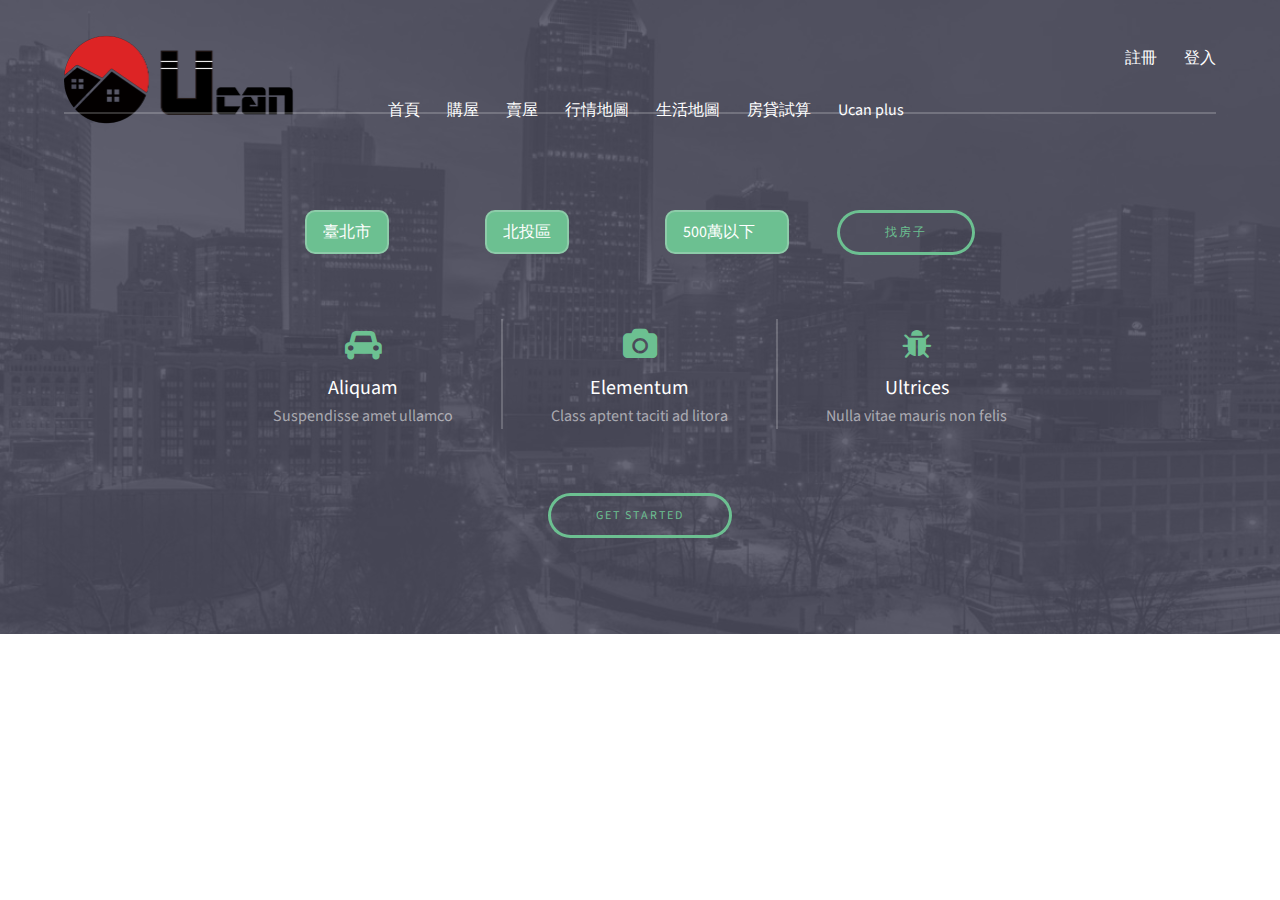
==== Front_end/index.html @ 7ab9df50 "search, mark, icon" ====
﻿<!DOCTYPE HTML>
<!--
	Projection by TEMPLATED
	templated.co @templatedco
	Released for free under the Creative Commons Attribution 3.0 license (templated.co/license)
-->
<html>
	<head>
		<title>Ucan</title>
		<meta charset="utf-8" />
		<meta name="viewport" content="width=device-width, initial-scale=1" />
		<link rel="stylesheet" href="assets/css/main.css" />
		<link rel="Shortcut Icon" type="image/x-icon" href="images/title_icon.ico" />
	</head>
	<body>

		<!-- Header -->
			<header id="header">
				<div class="inner">
					<a href="index.html" class="logo"><img width="230" height="108" src="images/mark.png"/></a>
					<nav id="nav">
						<a href="generic.html">註冊</a>
						<a href="elements.html">登入</a>
					</nav>
					<a href="#navPanel" class="navPanelToggle"><span class="fa fa-bars"></span></a>
				</div>
				<div class="inner">
					<nav id="nav" align="center">
						<a href="index.html">首頁</a>
						<a href="generic.html">購屋</a>
						<a href="elements.html">賣屋</a>
						<a href="elements.html">行情地圖</a>
						<a href="elements.html">生活地圖</a>
						<a href="elements.html">房貸試算</a>
						<a href="elements.html">Ucan plus</a>
					</nav>
				</div>
			</header>

		<!-- Banner -->
			<section id="banner">
				<div class="inner">
					<form class="search">
					
						<div>
							<select name="city" id="city">
								<option value="臺北市">臺北市</option>
								<option value="新北市">新北市</option>
								<option value="基隆市">基隆市</option>
								<option value="桃園市">桃園市</option>
								<option value="新竹市">新竹市</option>
								<option value="新竹縣">新竹縣</option>
								<option value="苗栗縣">苗栗縣</option>
								<option value="臺中市">臺中市</option>
								<option value="彰化縣">彰化縣</option>
								<option value="南投縣">南投縣</option>
								<option value="雲林縣">雲林縣</option>
								<option value="嘉義縣">嘉義縣</option>
								<option value="嘉義市">嘉義市</option>
								<option value="臺南市">臺南市</option>
								<option value="高雄市">高雄市</option>
								<option value="屏東縣">屏東縣</option>
								<option value="臺東縣">臺東縣</option>
								<option value="花蓮縣">花蓮縣</option>
								<option value="宜蘭縣">宜蘭縣</option>
								<option value="澎湖縣">澎湖縣</option>
								<option value="金門縣">金門縣</option>
								<option value="連江縣">連江縣</option>
							</select>
						</div>

						<div>
							<select name="Administrative_area" id="Administrative_area">
								<option value="北投區">北投區</option>
								<option value="士林區">士林區</option>
								<option value="大同區">大同區</option>
								<option value="中山區">中山區</option>
								<option value="松山區">松山區</option>
								<option value="內湖區">內湖區</option>
								<option value="萬華區">萬華區</option>
								<option value="中正區">中正區</option>
								<option value="大安區">大安區</option>
								<option value="信義區">信義區</option>
								<option value="南港區">南港區</option>
								<option value="文山區">文山區</option>

							</select>
						</div>

						<div>
							<select>
								<option value="500">500萬以下</option>
								<option value="1000">500~1000萬</option>
								<option value="1500">1000~1500萬</option>
								<option value="2000">1500~2000萬</option>
								<option value="2500">2000~2500萬</option>
								<option value="3000">2500~3000萬</option>
								<option value="3500">3000萬以上</option>
							</select>
						</div>

						<input type="submit" value="找房子">
					</form>

					<div class="flex ">

						<div>
							<span class="icon fa-car"></span>
							<h3>Aliquam</h3>
							<p>Suspendisse amet ullamco</p>
						</div>

						<div>
							<span class="icon fa-camera"></span>
							<h3>Elementum</h3>
							<p>Class aptent taciti ad litora</p>
						</div>

						<div>
							<span class="icon fa-bug"></span>
							<h3>Ultrices</h3>
							<p>Nulla vitae mauris non felis</p>
						</div>

					</div>

					<footer>
						<a href="#" class="button">Get Started</a>
					</footer>
				</div>
			</section>


		<!-- Three 
			<section id="three" class="wrapper align-center">
				<div class="inner">
					<div class="flex flex-2">
						<article>
							<div class="image round">
								<img src="images/pic01.jpg" alt="Pic 01" />
							</div>
							<header>
								<h3>Lorem ipsum<br /> dolor amet nullam</h3>
							</header>
							<p>Morbi in sem quis dui placerat ornare. Pellentesquenisi<br />euismod in, pharetra a, ultricies in diam sed arcu. Cras<br />consequat  egestas augue vulputate.</p>
							<footer>
								<a href="#" class="button">Learn More</a>
							</footer>
						</article>
						<article>
							<div class="image round">
								<img src="images/pic02.jpg" alt="Pic 02" />
							</div>
							<header>
								<h3>Sed feugiat<br /> tempus adipicsing</h3>
							</header>
							<p>Pellentesque fermentum dolor. Aliquam quam lectus<br />facilisis auctor, ultrices ut, elementum vulputate, nunc<br /> blandit ellenste egestagus commodo.</p>
							<footer>
								<a href="#" class="button">Learn More</a>
							</footer>
						</article>
					</div>
				</div>
			</section>
            -->
		<!-- Footer 
			<footer id="footer">
				<div class="inner">

					<h3>Get in touch</h3>

					<form action="#" method="post">

						<div class="field half first">
							<label for="name">Name</label>
							<input name="name" id="name" type="text" placeholder="Name">
						</div>
						<div class="field half">
							<label for="email">Email</label>
							<input name="email" id="email" type="email" placeholder="Email">
						</div>
						<div class="field">
							<label for="message">Message</label>
							<textarea name="message" id="message" rows="6" placeholder="Message"></textarea>
						</div>
						<ul class="actions">
							<li><input value="Send Message" class="button alt" type="submit"></li>
						</ul>
					</form>

					<div class="copyright">
						&copy; Untitled. Design: <a href="https://templated.co">TEMPLATED</a>. Images: <a href="https://unsplash.com">Unsplash</a>.
					</div>

				</div>
			</footer>-->

		<!-- Scripts -->
			<script src="assets/js/jquery.min.js"></script>
			<script src="assets/js/skel.min.js"></script>
			<script src="assets/js/util.js"></script>
			<script src="assets/js/main.js"></script>
			<script src="assets/js/search.js"></script>

	</body>
</html>
---- Front_end/assets/css/main.css ----
@charset "UTF-8";
@import url(font-awesome.min.css);
@import "https://fonts.googleapis.com/css?family=Source+Sans+Pro:300,400,600";

/*
	Projection by TEMPLATED
	templated.co @templatedco
	Released for free under the Creative Commons Attribution 3.0 license (templated.co/license)
*/

/* Reset */

	html, body, div, span, applet, object, iframe, h1, h2, h3, h4, h5, h6, p, blockquote, pre, a, abbr, acronym, address, big, cite, code, del, dfn, em, img, ins, kbd, q, s, samp, small, strike, strong, sub, sup, tt, var, b, u, i, center, dl, dt, dd, ol, ul, li, fieldset, form, label, legend, table, caption, tbody, tfoot, thead, tr, th, td, article, aside, canvas, details, embed, figure, figcaption, footer, header, hgroup, menu, nav, output, ruby, section, summary, time, mark, audio, video {
		margin: 0;
		padding: 0;
		border: 0;
		font-size: 100%;
		font: inherit;
		vertical-align: baseline;
	}

	article, aside, details, figcaption, figure, footer, header, hgroup, menu, nav, section {
		display: block;
	}

	body {
		line-height: 1;
	}

	ol, ul {
		list-style: none;
	}

	blockquote, q {
		quotes: none;
	}

	blockquote:before, blockquote:after, q:before, q:after {
		content: '';
		content: none;
	}

	table {
		border-collapse: collapse;
		border-spacing: 0;
	}

	body {
		-webkit-text-size-adjust: none;
	}

/* Box Model */

	*, *:before, *:after {
		-moz-box-sizing: border-box;
		-webkit-box-sizing: border-box;
		box-sizing: border-box;
	}

/* Containers */

	.container {
		margin-left: auto;
		margin-right: auto;
	}

	.container.\31 25\25 {
		width: 100%;
		max-width: 100em;
		min-width: 80em;
	}

	.container.\37 5\25 {
		width: 60em;
	}

	.container.\35 0\25 {
		width: 40em;
	}

	.container.\32 5\25 {
		width: 20em;
	}

	.container {
		width: 80em;
	}

	@media screen and (max-width: 1680px) {

		.container.\31 25\25 {
			width: 100%;
			max-width: 100em;
			min-width: 80em;
		}

		.container.\37 5\25 {
			width: 60em;
		}

		.container.\35 0\25 {
			width: 40em;
		}

		.container.\32 5\25 {
			width: 20em;
		}

		.container {
			width: 80em;
		}

	}

	@media screen and (max-width: 1280px) {

		.container.\31 25\25 {
			width: 100%;
			max-width: 81.25em;
			min-width: 65em;
		}

		.container.\37 5\25 {
			width: 48.75em;
		}

		.container.\35 0\25 {
			width: 32.5em;
		}

		.container.\32 5\25 {
			width: 16.25em;
		}

		.container {
			width: 65em;
		}

	}

	@media screen and (max-width: 980px) {

		.container.\31 25\25 {
			width: 100%;
			max-width: 112.5%;
			min-width: 90%;
		}

		.container.\37 5\25 {
			width: 67.5%;
		}

		.container.\35 0\25 {
			width: 45%;
		}

		.container.\32 5\25 {
			width: 22.5%;
		}

		.container {
			width: 90%;
		}

	}

	@media screen and (max-width: 736px) {

		.container.\31 25\25 {
			width: 100%;
			max-width: 112.5%;
			min-width: 90%;
		}

		.container.\37 5\25 {
			width: 67.5%;
		}

		.container.\35 0\25 {
			width: 45%;
		}

		.container.\32 5\25 {
			width: 22.5%;
		}

		.container {
			width: 90% !important;
		}

	}

	@media screen and (max-width: 480px) {

		.container.\31 25\25 {
			width: 100%;
			max-width: 112.5%;
			min-width: 90%;
		}

		.container.\37 5\25 {
			width: 67.5%;
		}

		.container.\35 0\25 {
			width: 45%;
		}

		.container.\32 5\25 {
			width: 22.5%;
		}

		.container {
			width: 90% !important;
		}

	}

/* Grid */

	.row {
		border-bottom: solid 1px transparent;
		-moz-box-sizing: border-box;
		-webkit-box-sizing: border-box;
		box-sizing: border-box;
	}

	.row > * {
		float: left;
		-moz-box-sizing: border-box;
		-webkit-box-sizing: border-box;
		box-sizing: border-box;
	}

	.row:after, .row:before {
		content: '';
		display: block;
		clear: both;
		height: 0;
	}

	.row.uniform > * > :first-child {
		margin-top: 0;
	}

	.row.uniform > * > :last-child {
		margin-bottom: 0;
	}

	.row.\30 \25 > * {
		padding: 0 0 0 0em;
	}

	.row.\30 \25 {
		margin: 0 0 -1px 0em;
	}

	.row.uniform.\30 \25 > * {
		padding: 0em 0 0 0em;
	}

	.row.uniform.\30 \25 {
		margin: 0em 0 -1px 0em;
	}

	.row > * {
		padding: 0 0 0 2em;
	}

	.row {
		margin: 0 0 -1px -2em;
	}

	.row.uniform > * {
		padding: 2em 0 0 2em;
	}

	.row.uniform {
		margin: -2em 0 -1px -2em;
	}

	.row.\32 00\25 > * {
		padding: 0 0 0 4em;
	}

	.row.\32 00\25 {
		margin: 0 0 -1px -4em;
	}

	.row.uniform.\32 00\25 > * {
		padding: 4em 0 0 4em;
	}

	.row.uniform.\32 00\25 {
		margin: -4em 0 -1px -4em;
	}

	.row.\31 50\25 > * {
		padding: 0 0 0 3em;
	}

	.row.\31 50\25 {
		margin: 0 0 -1px -3em;
	}

	.row.uniform.\31 50\25 > * {
		padding: 3em 0 0 3em;
	}

	.row.uniform.\31 50\25 {
		margin: -3em 0 -1px -3em;
	}

	.row.\35 0\25 > * {
		padding: 0 0 0 1em;
	}

	.row.\35 0\25 {
		margin: 0 0 -1px -1em;
	}

	.row.uniform.\35 0\25 > * {
		padding: 1em 0 0 1em;
	}

	.row.uniform.\35 0\25 {
		margin: -1em 0 -1px -1em;
	}

	.row.\32 5\25 > * {
		padding: 0 0 0 0.5em;
	}

	.row.\32 5\25 {
		margin: 0 0 -1px -0.5em;
	}

	.row.uniform.\32 5\25 > * {
		padding: 0.5em 0 0 0.5em;
	}

	.row.uniform.\32 5\25 {
		margin: -0.5em 0 -1px -0.5em;
	}

	.\31 2u, .\31 2u\24 {
		width: 100%;
		clear: none;
		margin-left: 0;
	}

	.\31 1u, .\31 1u\24 {
		width: 91.6666666667%;
		clear: none;
		margin-left: 0;
	}

	.\31 0u, .\31 0u\24 {
		width: 83.3333333333%;
		clear: none;
		margin-left: 0;
	}

	.\39 u, .\39 u\24 {
		width: 75%;
		clear: none;
		margin-left: 0;
	}

	.\38 u, .\38 u\24 {
		width: 66.6666666667%;
		clear: none;
		margin-left: 0;
	}

	.\37 u, .\37 u\24 {
		width: 58.3333333333%;
		clear: none;
		margin-left: 0;
	}

	.\36 u, .\36 u\24 {
		width: 50%;
		clear: none;
		margin-left: 0;
	}

	.\35 u, .\35 u\24 {
		width: 41.6666666667%;
		clear: none;
		margin-left: 0;
	}

	.\34 u, .\34 u\24 {
		width: 33.3333333333%;
		clear: none;
		margin-left: 0;
	}

	.\33 u, .\33 u\24 {
		width: 25%;
		clear: none;
		margin-left: 0;
	}

	.\32 u, .\32 u\24 {
		width: 16.6666666667%;
		clear: none;
		margin-left: 0;
	}

	.\31 u, .\31 u\24 {
		width: 8.3333333333%;
		clear: none;
		margin-left: 0;
	}

	.\31 2u\24 + *,
	.\31 1u\24 + *,
	.\31 0u\24 + *,
	.\39 u\24 + *,
	.\38 u\24 + *,
	.\37 u\24 + *,
	.\36 u\24 + *,
	.\35 u\24 + *,
	.\34 u\24 + *,
	.\33 u\24 + *,
	.\32 u\24 + *,
	.\31 u\24 + * {
		clear: left;
	}

	.\-11u {
		margin-left: 91.66667%;
	}

	.\-10u {
		margin-left: 83.33333%;
	}

	.\-9u {
		margin-left: 75%;
	}

	.\-8u {
		margin-left: 66.66667%;
	}

	.\-7u {
		margin-left: 58.33333%;
	}

	.\-6u {
		margin-left: 50%;
	}

	.\-5u {
		margin-left: 41.66667%;
	}

	.\-4u {
		margin-left: 33.33333%;
	}

	.\-3u {
		margin-left: 25%;
	}

	.\-2u {
		margin-left: 16.66667%;
	}

	.\-1u {
		margin-left: 8.33333%;
	}

	@media screen and (max-width: 1680px) {

		.row > * {
			padding: 0 0 0 2em;
		}

		.row {
			margin: 0 0 -1px -2em;
		}

		.row.uniform > * {
			padding: 2em 0 0 2em;
		}

		.row.uniform {
			margin: -2em 0 -1px -2em;
		}

		.row.\32 00\25 > * {
			padding: 0 0 0 4em;
		}

		.row.\32 00\25 {
			margin: 0 0 -1px -4em;
		}

		.row.uniform.\32 00\25 > * {
			padding: 4em 0 0 4em;
		}

		.row.uniform.\32 00\25 {
			margin: -4em 0 -1px -4em;
		}

		.row.\31 50\25 > * {
			padding: 0 0 0 3em;
		}

		.row.\31 50\25 {
			margin: 0 0 -1px -3em;
		}

		.row.uniform.\31 50\25 > * {
			padding: 3em 0 0 3em;
		}

		.row.uniform.\31 50\25 {
			margin: -3em 0 -1px -3em;
		}

		.row.\35 0\25 > * {
			padding: 0 0 0 1em;
		}

		.row.\35 0\25 {
			margin: 0 0 -1px -1em;
		}

		.row.uniform.\35 0\25 > * {
			padding: 1em 0 0 1em;
		}

		.row.uniform.\35 0\25 {
			margin: -1em 0 -1px -1em;
		}

		.row.\32 5\25 > * {
			padding: 0 0 0 0.5em;
		}

		.row.\32 5\25 {
			margin: 0 0 -1px -0.5em;
		}

		.row.uniform.\32 5\25 > * {
			padding: 0.5em 0 0 0.5em;
		}

		.row.uniform.\32 5\25 {
			margin: -0.5em 0 -1px -0.5em;
		}

		.\31 2u\28xlarge\29, .\31 2u\24\28xlarge\29 {
			width: 100%;
			clear: none;
			margin-left: 0;
		}

		.\31 1u\28xlarge\29, .\31 1u\24\28xlarge\29 {
			width: 91.6666666667%;
			clear: none;
			margin-left: 0;
		}

		.\31 0u\28xlarge\29, .\31 0u\24\28xlarge\29 {
			width: 83.3333333333%;
			clear: none;
			margin-left: 0;
		}

		.\39 u\28xlarge\29, .\39 u\24\28xlarge\29 {
			width: 75%;
			clear: none;
			margin-left: 0;
		}

		.\38 u\28xlarge\29, .\38 u\24\28xlarge\29 {
			width: 66.6666666667%;
			clear: none;
			margin-left: 0;
		}

		.\37 u\28xlarge\29, .\37 u\24\28xlarge\29 {
			width: 58.3333333333%;
			clear: none;
			margin-left: 0;
		}

		.\36 u\28xlarge\29, .\36 u\24\28xlarge\29 {
			width: 50%;
			clear: none;
			margin-left: 0;
		}

		.\35 u\28xlarge\29, .\35 u\24\28xlarge\29 {
			width: 41.6666666667%;
			clear: none;
			margin-left: 0;
		}

		.\34 u\28xlarge\29, .\34 u\24\28xlarge\29 {
			width: 33.3333333333%;
			clear: none;
			margin-left: 0;
		}

		.\33 u\28xlarge\29, .\33 u\24\28xlarge\29 {
			width: 25%;
			clear: none;
			margin-left: 0;
		}

		.\32 u\28xlarge\29, .\32 u\24\28xlarge\29 {
			width: 16.6666666667%;
			clear: none;
			margin-left: 0;
		}

		.\31 u\28xlarge\29, .\31 u\24\28xlarge\29 {
			width: 8.3333333333%;
			clear: none;
			margin-left: 0;
		}

		.\31 2u\24\28xlarge\29 + *,
		.\31 1u\24\28xlarge\29 + *,
		.\31 0u\24\28xlarge\29 + *,
		.\39 u\24\28xlarge\29 + *,
		.\38 u\24\28xlarge\29 + *,
		.\37 u\24\28xlarge\29 + *,
		.\36 u\24\28xlarge\29 + *,
		.\35 u\24\28xlarge\29 + *,
		.\34 u\24\28xlarge\29 + *,
		.\33 u\24\28xlarge\29 + *,
		.\32 u\24\28xlarge\29 + *,
		.\31 u\24\28xlarge\29 + * {
			clear: left;
		}

		.\-11u\28xlarge\29 {
			margin-left: 91.66667%;
		}

		.\-10u\28xlarge\29 {
			margin-left: 83.33333%;
		}

		.\-9u\28xlarge\29 {
			margin-left: 75%;
		}

		.\-8u\28xlarge\29 {
			margin-left: 66.66667%;
		}

		.\-7u\28xlarge\29 {
			margin-left: 58.33333%;
		}

		.\-6u\28xlarge\29 {
			margin-left: 50%;
		}

		.\-5u\28xlarge\29 {
			margin-left: 41.66667%;
		}

		.\-4u\28xlarge\29 {
			margin-left: 33.33333%;
		}

		.\-3u\28xlarge\29 {
			margin-left: 25%;
		}

		.\-2u\28xlarge\29 {
			margin-left: 16.66667%;
		}

		.\-1u\28xlarge\29 {
			margin-left: 8.33333%;
		}

	}

	@media screen and (max-width: 1280px) {

		.row > * {
			padding: 0 0 0 1.5em;
		}

		.row {
			margin: 0 0 -1px -1.5em;
		}

		.row.uniform > * {
			padding: 1.5em 0 0 1.5em;
		}

		.row.uniform {
			margin: -1.5em 0 -1px -1.5em;
		}

		.row.\32 00\25 > * {
			padding: 0 0 0 3em;
		}

		.row.\32 00\25 {
			margin: 0 0 -1px -3em;
		}

		.row.uniform.\32 00\25 > * {
			padding: 3em 0 0 3em;
		}

		.row.uniform.\32 00\25 {
			margin: -3em 0 -1px -3em;
		}

		.row.\31 50\25 > * {
			padding: 0 0 0 2.25em;
		}

		.row.\31 50\25 {
			margin: 0 0 -1px -2.25em;
		}

		.row.uniform.\31 50\25 > * {
			padding: 2.25em 0 0 2.25em;
		}

		.row.uniform.\31 50\25 {
			margin: -2.25em 0 -1px -2.25em;
		}

		.row.\35 0\25 > * {
			padding: 0 0 0 0.75em;
		}

		.row.\35 0\25 {
			margin: 0 0 -1px -0.75em;
		}

		.row.uniform.\35 0\25 > * {
			padding: 0.75em 0 0 0.75em;
		}

		.row.uniform.\35 0\25 {
			margin: -0.75em 0 -1px -0.75em;
		}

		.row.\32 5\25 > * {
			padding: 0 0 0 0.375em;
		}

		.row.\32 5\25 {
			margin: 0 0 -1px -0.375em;
		}

		.row.uniform.\32 5\25 > * {
			padding: 0.375em 0 0 0.375em;
		}

		.row.uniform.\32 5\25 {
			margin: -0.375em 0 -1px -0.375em;
		}

		.\31 2u\28large\29, .\31 2u\24\28large\29 {
			width: 100%;
			clear: none;
			margin-left: 0;
		}

		.\31 1u\28large\29, .\31 1u\24\28large\29 {
			width: 91.6666666667%;
			clear: none;
			margin-left: 0;
		}

		.\31 0u\28large\29, .\31 0u\24\28large\29 {
			width: 83.3333333333%;
			clear: none;
			margin-left: 0;
		}

		.\39 u\28large\29, .\39 u\24\28large\29 {
			width: 75%;
			clear: none;
			margin-left: 0;
		}

		.\38 u\28large\29, .\38 u\24\28large\29 {
			width: 66.6666666667%;
			clear: none;
			margin-left: 0;
		}

		.\37 u\28large\29, .\37 u\24\28large\29 {
			width: 58.3333333333%;
			clear: none;
			margin-left: 0;
		}

		.\36 u\28large\29, .\36 u\24\28large\29 {
			width: 50%;
			clear: none;
			margin-left: 0;
		}

		.\35 u\28large\29, .\35 u\24\28large\29 {
			width: 41.6666666667%;
			clear: none;
			margin-left: 0;
		}

		.\34 u\28large\29, .\34 u\24\28large\29 {
			width: 33.3333333333%;
			clear: none;
			margin-left: 0;
		}

		.\33 u\28large\29, .\33 u\24\28large\29 {
			width: 25%;
			clear: none;
			margin-left: 0;
		}

		.\32 u\28large\29, .\32 u\24\28large\29 {
			width: 16.6666666667%;
			clear: none;
			margin-left: 0;
		}

		.\31 u\28large\29, .\31 u\24\28large\29 {
			width: 8.3333333333%;
			clear: none;
			margin-left: 0;
		}

		.\31 2u\24\28large\29 + *,
		.\31 1u\24\28large\29 + *,
		.\31 0u\24\28large\29 + *,
		.\39 u\24\28large\29 + *,
		.\38 u\24\28large\29 + *,
		.\37 u\24\28large\29 + *,
		.\36 u\24\28large\29 + *,
		.\35 u\24\28large\29 + *,
		.\34 u\24\28large\29 + *,
		.\33 u\24\28large\29 + *,
		.\32 u\24\28large\29 + *,
		.\31 u\24\28large\29 + * {
			clear: left;
		}

		.\-11u\28large\29 {
			margin-left: 91.66667%;
		}

		.\-10u\28large\29 {
			margin-left: 83.33333%;
		}

		.\-9u\28large\29 {
			margin-left: 75%;
		}

		.\-8u\28large\29 {
			margin-left: 66.66667%;
		}

		.\-7u\28large\29 {
			margin-left: 58.33333%;
		}

		.\-6u\28large\29 {
			margin-left: 50%;
		}

		.\-5u\28large\29 {
			margin-left: 41.66667%;
		}

		.\-4u\28large\29 {
			margin-left: 33.33333%;
		}

		.\-3u\28large\29 {
			margin-left: 25%;
		}

		.\-2u\28large\29 {
			margin-left: 16.66667%;
		}

		.\-1u\28large\29 {
			margin-left: 8.33333%;
		}

	}

	@media screen and (max-width: 980px) {

		.row > * {
			padding: 0 0 0 1.5em;
		}

		.row {
			margin: 0 0 -1px -1.5em;
		}

		.row.uniform > * {
			padding: 1.5em 0 0 1.5em;
		}

		.row.uniform {
			margin: -1.5em 0 -1px -1.5em;
		}

		.row.\32 00\25 > * {
			padding: 0 0 0 3em;
		}

		.row.\32 00\25 {
			margin: 0 0 -1px -3em;
		}

		.row.uniform.\32 00\25 > * {
			padding: 3em 0 0 3em;
		}

		.row.uniform.\32 00\25 {
			margin: -3em 0 -1px -3em;
		}

		.row.\31 50\25 > * {
			padding: 0 0 0 2.25em;
		}

		.row.\31 50\25 {
			margin: 0 0 -1px -2.25em;
		}

		.row.uniform.\31 50\25 > * {
			padding: 2.25em 0 0 2.25em;
		}

		.row.uniform.\31 50\25 {
			margin: -2.25em 0 -1px -2.25em;
		}

		.row.\35 0\25 > * {
			padding: 0 0 0 0.75em;
		}

		.row.\35 0\25 {
			margin: 0 0 -1px -0.75em;
		}

		.row.uniform.\35 0\25 > * {
			padding: 0.75em 0 0 0.75em;
		}

		.row.uniform.\35 0\25 {
			margin: -0.75em 0 -1px -0.75em;
		}

		.row.\32 5\25 > * {
			padding: 0 0 0 0.375em;
		}

		.row.\32 5\25 {
			margin: 0 0 -1px -0.375em;
		}

		.row.uniform.\32 5\25 > * {
			padding: 0.375em 0 0 0.375em;
		}

		.row.uniform.\32 5\25 {
			margin: -0.375em 0 -1px -0.375em;
		}

		.\31 2u\28medium\29, .\31 2u\24\28medium\29 {
			width: 100%;
			clear: none;
			margin-left: 0;
		}

		.\31 1u\28medium\29, .\31 1u\24\28medium\29 {
			width: 91.6666666667%;
			clear: none;
			margin-left: 0;
		}

		.\31 0u\28medium\29, .\31 0u\24\28medium\29 {
			width: 83.3333333333%;
			clear: none;
			margin-left: 0;
		}

		.\39 u\28medium\29, .\39 u\24\28medium\29 {
			width: 75%;
			clear: none;
			margin-left: 0;
		}

		.\38 u\28medium\29, .\38 u\24\28medium\29 {
			width: 66.6666666667%;
			clear: none;
			margin-left: 0;
		}

		.\37 u\28medium\29, .\37 u\24\28medium\29 {
			width: 58.3333333333%;
			clear: none;
			margin-left: 0;
		}

		.\36 u\28medium\29, .\36 u\24\28medium\29 {
			width: 50%;
			clear: none;
			margin-left: 0;
		}

		.\35 u\28medium\29, .\35 u\24\28medium\29 {
			width: 41.6666666667%;
			clear: none;
			margin-left: 0;
		}

		.\34 u\28medium\29, .\34 u\24\28medium\29 {
			width: 33.3333333333%;
			clear: none;
			margin-left: 0;
		}

		.\33 u\28medium\29, .\33 u\24\28medium\29 {
			width: 25%;
			clear: none;
			margin-left: 0;
		}

		.\32 u\28medium\29, .\32 u\24\28medium\29 {
			width: 16.6666666667%;
			clear: none;
			margin-left: 0;
		}

		.\31 u\28medium\29, .\31 u\24\28medium\29 {
			width: 8.3333333333%;
			clear: none;
			margin-left: 0;
		}

		.\31 2u\24\28medium\29 + *,
		.\31 1u\24\28medium\29 + *,
		.\31 0u\24\28medium\29 + *,
		.\39 u\24\28medium\29 + *,
		.\38 u\24\28medium\29 + *,
		.\37 u\24\28medium\29 + *,
		.\36 u\24\28medium\29 + *,
		.\35 u\24\28medium\29 + *,
		.\34 u\24\28medium\29 + *,
		.\33 u\24\28medium\29 + *,
		.\32 u\24\28medium\29 + *,
		.\31 u\24\28medium\29 + * {
			clear: left;
		}

		.\-11u\28medium\29 {
			margin-left: 91.66667%;
		}

		.\-10u\28medium\29 {
			margin-left: 83.33333%;
		}

		.\-9u\28medium\29 {
			margin-left: 75%;
		}

		.\-8u\28medium\29 {
			margin-left: 66.66667%;
		}

		.\-7u\28medium\29 {
			margin-left: 58.33333%;
		}

		.\-6u\28medium\29 {
			margin-left: 50%;
		}

		.\-5u\28medium\29 {
			margin-left: 41.66667%;
		}

		.\-4u\28medium\29 {
			margin-left: 33.33333%;
		}

		.\-3u\28medium\29 {
			margin-left: 25%;
		}

		.\-2u\28medium\29 {
			margin-left: 16.66667%;
		}

		.\-1u\28medium\29 {
			margin-left: 8.33333%;
		}

	}

	@media screen and (max-width: 736px) {

		.row > * {
			padding: 0 0 0 1.25em;
		}

		.row {
			margin: 0 0 -1px -1.25em;
		}

		.row.uniform > * {
			padding: 1.25em 0 0 1.25em;
		}

		.row.uniform {
			margin: -1.25em 0 -1px -1.25em;
		}

		.row.\32 00\25 > * {
			padding: 0 0 0 2.5em;
		}

		.row.\32 00\25 {
			margin: 0 0 -1px -2.5em;
		}

		.row.uniform.\32 00\25 > * {
			padding: 2.5em 0 0 2.5em;
		}

		.row.uniform.\32 00\25 {
			margin: -2.5em 0 -1px -2.5em;
		}

		.row.\31 50\25 > * {
			padding: 0 0 0 1.875em;
		}

		.row.\31 50\25 {
			margin: 0 0 -1px -1.875em;
		}

		.row.uniform.\31 50\25 > * {
			padding: 1.875em 0 0 1.875em;
		}

		.row.uniform.\31 50\25 {
			margin: -1.875em 0 -1px -1.875em;
		}

		.row.\35 0\25 > * {
			padding: 0 0 0 0.625em;
		}

		.row.\35 0\25 {
			margin: 0 0 -1px -0.625em;
		}

		.row.uniform.\35 0\25 > * {
			padding: 0.625em 0 0 0.625em;
		}

		.row.uniform.\35 0\25 {
			margin: -0.625em 0 -1px -0.625em;
		}

		.row.\32 5\25 > * {
			padding: 0 0 0 0.3125em;
		}

		.row.\32 5\25 {
			margin: 0 0 -1px -0.3125em;
		}

		.row.uniform.\32 5\25 > * {
			padding: 0.3125em 0 0 0.3125em;
		}

		.row.uniform.\32 5\25 {
			margin: -0.3125em 0 -1px -0.3125em;
		}

		.\31 2u\28small\29, .\31 2u\24\28small\29 {
			width: 100%;
			clear: none;
			margin-left: 0;
		}

		.\31 1u\28small\29, .\31 1u\24\28small\29 {
			width: 91.6666666667%;
			clear: none;
			margin-left: 0;
		}

		.\31 0u\28small\29, .\31 0u\24\28small\29 {
			width: 83.3333333333%;
			clear: none;
			margin-left: 0;
		}

		.\39 u\28small\29, .\39 u\24\28small\29 {
			width: 75%;
			clear: none;
			margin-left: 0;
		}

		.\38 u\28small\29, .\38 u\24\28small\29 {
			width: 66.6666666667%;
			clear: none;
			margin-left: 0;
		}

		.\37 u\28small\29, .\37 u\24\28small\29 {
			width: 58.3333333333%;
			clear: none;
			margin-left: 0;
		}

		.\36 u\28small\29, .\36 u\24\28small\29 {
			width: 50%;
			clear: none;
			margin-left: 0;
		}

		.\35 u\28small\29, .\35 u\24\28small\29 {
			width: 41.6666666667%;
			clear: none;
			margin-left: 0;
		}

		.\34 u\28small\29, .\34 u\24\28small\29 {
			width: 33.3333333333%;
			clear: none;
			margin-left: 0;
		}

		.\33 u\28small\29, .\33 u\24\28small\29 {
			width: 25%;
			clear: none;
			margin-left: 0;
		}

		.\32 u\28small\29, .\32 u\24\28small\29 {
			width: 16.6666666667%;
			clear: none;
			margin-left: 0;
		}

		.\31 u\28small\29, .\31 u\24\28small\29 {
			width: 8.3333333333%;
			clear: none;
			margin-left: 0;
		}

		.\31 2u\24\28small\29 + *,
		.\31 1u\24\28small\29 + *,
		.\31 0u\24\28small\29 + *,
		.\39 u\24\28small\29 + *,
		.\38 u\24\28small\29 + *,
		.\37 u\24\28small\29 + *,
		.\36 u\24\28small\29 + *,
		.\35 u\24\28small\29 + *,
		.\34 u\24\28small\29 + *,
		.\33 u\24\28small\29 + *,
		.\32 u\24\28small\29 + *,
		.\31 u\24\28small\29 + * {
			clear: left;
		}

		.\-11u\28small\29 {
			margin-left: 91.66667%;
		}

		.\-10u\28small\29 {
			margin-left: 83.33333%;
		}

		.\-9u\28small\29 {
			margin-left: 75%;
		}

		.\-8u\28small\29 {
			margin-left: 66.66667%;
		}

		.\-7u\28small\29 {
			margin-left: 58.33333%;
		}

		.\-6u\28small\29 {
			margin-left: 50%;
		}

		.\-5u\28small\29 {
			margin-left: 41.66667%;
		}

		.\-4u\28small\29 {
			margin-left: 33.33333%;
		}

		.\-3u\28small\29 {
			margin-left: 25%;
		}

		.\-2u\28small\29 {
			margin-left: 16.66667%;
		}

		.\-1u\28small\29 {
			margin-left: 8.33333%;
		}

	}

	@media screen and (max-width: 480px) {

		.row > * {
			padding: 0 0 0 1.25em;
		}

		.row {
			margin: 0 0 -1px -1.25em;
		}

		.row.uniform > * {
			padding: 1.25em 0 0 1.25em;
		}

		.row.uniform {
			margin: -1.25em 0 -1px -1.25em;
		}

		.row.\32 00\25 > * {
			padding: 0 0 0 2.5em;
		}

		.row.\32 00\25 {
			margin: 0 0 -1px -2.5em;
		}

		.row.uniform.\32 00\25 > * {
			padding: 2.5em 0 0 2.5em;
		}

		.row.uniform.\32 00\25 {
			margin: -2.5em 0 -1px -2.5em;
		}

		.row.\31 50\25 > * {
			padding: 0 0 0 1.875em;
		}

		.row.\31 50\25 {
			margin: 0 0 -1px -1.875em;
		}

		.row.uniform.\31 50\25 > * {
			padding: 1.875em 0 0 1.875em;
		}

		.row.uniform.\31 50\25 {
			margin: -1.875em 0 -1px -1.875em;
		}

		.row.\35 0\25 > * {
			padding: 0 0 0 0.625em;
		}

		.row.\35 0\25 {
			margin: 0 0 -1px -0.625em;
		}

		.row.uniform.\35 0\25 > * {
			padding: 0.625em 0 0 0.625em;
		}

		.row.uniform.\35 0\25 {
			margin: -0.625em 0 -1px -0.625em;
		}

		.row.\32 5\25 > * {
			padding: 0 0 0 0.3125em;
		}

		.row.\32 5\25 {
			margin: 0 0 -1px -0.3125em;
		}

		.row.uniform.\32 5\25 > * {
			padding: 0.3125em 0 0 0.3125em;
		}

		.row.uniform.\32 5\25 {
			margin: -0.3125em 0 -1px -0.3125em;
		}

		.\31 2u\28xsmall\29, .\31 2u\24\28xsmall\29 {
			width: 100%;
			clear: none;
			margin-left: 0;
		}

		.\31 1u\28xsmall\29, .\31 1u\24\28xsmall\29 {
			width: 91.6666666667%;
			clear: none;
			margin-left: 0;
		}

		.\31 0u\28xsmall\29, .\31 0u\24\28xsmall\29 {
			width: 83.3333333333%;
			clear: none;
			margin-left: 0;
		}

		.\39 u\28xsmall\29, .\39 u\24\28xsmall\29 {
			width: 75%;
			clear: none;
			margin-left: 0;
		}

		.\38 u\28xsmall\29, .\38 u\24\28xsmall\29 {
			width: 66.6666666667%;
			clear: none;
			margin-left: 0;
		}

		.\37 u\28xsmall\29, .\37 u\24\28xsmall\29 {
			width: 58.3333333333%;
			clear: none;
			margin-left: 0;
		}

		.\36 u\28xsmall\29, .\36 u\24\28xsmall\29 {
			width: 50%;
			clear: none;
			margin-left: 0;
		}

		.\35 u\28xsmall\29, .\35 u\24\28xsmall\29 {
			width: 41.6666666667%;
			clear: none;
			margin-left: 0;
		}

		.\34 u\28xsmall\29, .\34 u\24\28xsmall\29 {
			width: 33.3333333333%;
			clear: none;
			margin-left: 0;
		}

		.\33 u\28xsmall\29, .\33 u\24\28xsmall\29 {
			width: 25%;
			clear: none;
			margin-left: 0;
		}

		.\32 u\28xsmall\29, .\32 u\24\28xsmall\29 {
			width: 16.6666666667%;
			clear: none;
			margin-left: 0;
		}

		.\31 u\28xsmall\29, .\31 u\24\28xsmall\29 {
			width: 8.3333333333%;
			clear: none;
			margin-left: 0;
		}

		.\31 2u\24\28xsmall\29 + *,
		.\31 1u\24\28xsmall\29 + *,
		.\31 0u\24\28xsmall\29 + *,
		.\39 u\24\28xsmall\29 + *,
		.\38 u\24\28xsmall\29 + *,
		.\37 u\24\28xsmall\29 + *,
		.\36 u\24\28xsmall\29 + *,
		.\35 u\24\28xsmall\29 + *,
		.\34 u\24\28xsmall\29 + *,
		.\33 u\24\28xsmall\29 + *,
		.\32 u\24\28xsmall\29 + *,
		.\31 u\24\28xsmall\29 + * {
			clear: left;
		}

		.\-11u\28xsmall\29 {
			margin-left: 91.66667%;
		}

		.\-10u\28xsmall\29 {
			margin-left: 83.33333%;
		}

		.\-9u\28xsmall\29 {
			margin-left: 75%;
		}

		.\-8u\28xsmall\29 {
			margin-left: 66.66667%;
		}

		.\-7u\28xsmall\29 {
			margin-left: 58.33333%;
		}

		.\-6u\28xsmall\29 {
			margin-left: 50%;
		}

		.\-5u\28xsmall\29 {
			margin-left: 41.66667%;
		}

		.\-4u\28xsmall\29 {
			margin-left: 33.33333%;
		}

		.\-3u\28xsmall\29 {
			margin-left: 25%;
		}

		.\-2u\28xsmall\29 {
			margin-left: 16.66667%;
		}

		.\-1u\28xsmall\29 {
			margin-left: 8.33333%;
		}

	}

/* Basic */

	@-ms-viewport {
		width: device-width;
	}

	body {
		-ms-overflow-style: scrollbar;
	}

	@media screen and (max-width: 480px) {

		html, body {
			min-width: 320px;
		}

	}

	body {
		background: #fff;
	}

		body.is-loading *, body.is-loading *:before, body.is-loading *:after {
			-moz-animation: none !important;
			-webkit-animation: none !important;
			-ms-animation: none !important;
			animation: none !important;
			-moz-transition: none !important;
			-webkit-transition: none !important;
			-ms-transition: none !important;
			transition: none !important;
		}

/* Type */

	body, input, select, textarea {
		color: #9a9a9a;
		font-family: "Source Sans Pro", Arial, Helvetica, sans-serif;
		font-size: 14pt;
		font-weight: 400;
		line-height: 1.65;
	}

		@media screen and (max-width: 1680px) {

			body, input, select, textarea {
				font-size: 12pt;
			}

		}

		@media screen and (max-width: 1280px) {

			body, input, select, textarea {
				font-size: 12pt;
			}

		}

		@media screen and (max-width: 980px) {

			body, input, select, textarea {
				font-size: 12pt;
			}

		}

		@media screen and (max-width: 736px) {

			body, input, select, textarea {
				font-size: 12pt;
			}

		}

		@media screen and (max-width: 480px) {

			body, input, select, textarea {
				font-size: 12pt;
			}

		}

	a {
		color: #6cc091;
		text-decoration: underline;
	}

		a:hover {
			text-decoration: none;
		}

	strong, b {
		color: #555;
		font-weight: 600;
	}

	em, i {
		font-style: italic;
	}

	p {
		margin: 0 0 2em 0;
	}

	h1, h2, h3, h4, h5, h6 {
		color: #555;
		font-weight: 400;
		line-height: 1.5;
		margin: 0 0 1em 0;
	}

		h1 a, h2 a, h3 a, h4 a, h5 a, h6 a {
			color: inherit;
			text-decoration: none;
		}

	h2 {
		font-size: 1.85em;
		font-weight: 300;
	}

	h3 {
		font-size: 1.75em;
	}

		@media screen and (max-width: 480px) {

			h3 {
				font-size: 1.25em;
			}

		}

	h4 {
		font-size: 1.5em;
	}

	h5 {
		font-size: 0.9em;
	}

	h6 {
		font-size: 0.7em;
	}

	sub {
		font-size: 0.8em;
		position: relative;
		top: 0.5em;
	}

	sup {
		font-size: 0.8em;
		position: relative;
		top: -0.5em;
	}

	blockquote {
		border-left: solid 4px #dbdbdb;
		font-style: italic;
		margin: 0 0 2em 0;
		padding: 0.5em 0 0.5em 2em;
	}

	code {
		background: rgba(144, 144, 144, 0.075);
		border-radius: 0;
		border: solid 1px #dbdbdb;
		font-family: "Courier New", monospace;
		font-size: 0.9em;
		margin: 0 0.25em;
		padding: 0.25em 0.65em;
	}

	pre {
		-webkit-overflow-scrolling: touch;
		font-family: "Courier New", monospace;
		font-size: 0.9em;
		margin: 0 0 2em 0;
	}

		pre code {
			display: block;
			line-height: 1.75;
			padding: 1em 1.5em;
			overflow-x: auto;
		}

	hr {
		border: 0;
		border-bottom: solid 1px #dbdbdb;
		margin: 2em 0;
	}

		hr.major {
			margin: 3em 0;
		}

	.align-left {
		text-align: left;
	}

	.align-center {
		text-align: center;
	}

	.align-right {
		text-align: right;
	}

	.inner {
		max-width: 75em;
		margin: 0 auto;
	}

		@media screen and (max-width: 1280px) {

			.inner {
				max-width: 90%;
			}

		}

		@media screen and (max-width: 480px) {

			.inner {
				max-width: 90%;
			}

		}

/* Section/Article */

	section.special, article.special {
		text-align: center;
	}

		section.special article, article.special article {
			text-align: left;
		}

	section.wrapper, article.wrapper {
		padding: 6em 0;
	}

		section.wrapper header, article.wrapper header {
			margin-bottom: 4em;
		}

			section.wrapper header h2, article.wrapper header h2 {
				font-size: 2.75em;
				margin: 0 0 .5em 0;
			}

			section.wrapper header p, article.wrapper header p {
				font-size: 1em;
			}

		section.wrapper article header, article.wrapper article header {
			margin: 0;
		}

		@media screen and (max-width: 980px) {

			section.wrapper, article.wrapper {
				padding: 4em 0;
			}

		}

		@media screen and (max-width: 736px) {

			section.wrapper, article.wrapper {
				padding: 3em 0;
			}

				section.wrapper header, article.wrapper header {
					margin-bottom: 2em;
				}

					section.wrapper header h2, article.wrapper header h2 {
						font-size: 2em;
					}

					section.wrapper header p, article.wrapper header p {
						font-size: .9em;
					}

		}

		@media screen and (max-width: 480px) {

			section.wrapper article, article.wrapper article {
				text-align: center;
			}

		}

	header p {
		color: #bbb;
		position: relative;
		margin: 0 0 1.5em 0;
	}

	header h2 + p {
		font-size: 1.25em;
		margin-top: -1em;
	}

	header h3 + p {
		font-size: 1.1em;
		margin-top: -0.8em;
	}

	header h4 + p,
	header h5 + p,
	header h6 + p {
		font-size: 0.9em;
		margin-top: -0.6em;
	}

/* Flex */

	.flex {
		display: -ms-flexbox;
		-ms-flex-wrap: wrap;
		-ms-flex-pack: justify;
		-moz-justify-content: space-between;
		-webkit-justify-content: space-between;
		-ms-justify-content: space-between;
		justify-content: space-between;
		display: -moz-flex;
		display: -webkit-flex;
		display: -ms-flex;
		display: flex;
		-moz-flex-wrap: wrap;
		-webkit-flex-wrap: wrap;
		-ms-flex-wrap: wrap;
		flex-wrap: wrap;
		width: 100%;
	}

		.flex.flex-2 {
			-moz-justify-content: space-between;
			-webkit-justify-content: space-between;
			-ms-justify-content: space-between;
			justify-content: space-between;
		}

			.flex.flex-2 article {
				width: 50%;
			}

		@media screen and (max-width: 980px) {

			.flex.flex-2 article {
				width: 100%;
				margin-bottom: 3em;
			}

				.flex.flex-2 article:last-child {
					margin-bottom: 0;
				}

		}

		@media screen and (max-width: 480px) {

			.flex.flex-2 br {
				display: none;
			}

		}

/* Search */

	.search {
		display: -ms-flexbox;
		-ms-flex-wrap: wrap;
		-ms-flex-pack: justify;
		-moz-justify-content: space-between;
		-webkit-justify-content: space-between;
		-ms-justify-content: space-between;
		justify-content: space-between;
		display: -moz-flex;
		display: -webkit-flex;
		display: -ms-flex;
		display: flex;
		-moz-flex-wrap: wrap;
		-webkit-flex-wrap: wrap;
		-ms-flex-wrap: wrap;
		flex-wrap: wrap;
		width: 100%;
	}

/* Form */

	form {
		margin: 0 0 2em 0;
	}

		form .field {
			margin-bottom: 1.5em;
		}

			form .field.half {
				display: inline-block;
				width: 48%;
			}

				form .field.half.first {
					margin-right: 3%;
				}

		@media screen and (max-width: 980px) {

			form .field.half {
				display: block;
				width: 100%;
			}

				form .field.half.first {
					margin-right: 0;
				}

		}

	label {
		color: #555;
		display: block;
		font-size: 0.9em;
		font-weight: 600;
		margin: 0 0 1em 0;
	}

	input[type="text"],
	input[type="password"],
	input[type="email"],
	input[type="tel"],
	select,
	textarea {
		-moz-appearance: none;
		-webkit-appearance: none;
		-ms-appearance: none;
		appearance: none;
		background: #6cc091;
		border-radius: 10px;
		border: none;
		border: solid 2px #8dcca9;
		color: #fff;
		display: block;
		outline: 0;
		padding: 0 1em;
		text-decoration: none;
		width: 100%;
	}

		input[type="text"]:invalid,
		input[type="password"]:invalid,
		input[type="email"]:invalid,
		input[type="tel"]:invalid,
		select:invalid,
		textarea:invalid {
			box-shadow: none;
		}

		input[type="text"]:focus,
		input[type="password"]:focus,
		input[type="email"]:focus,
		input[type="tel"]:focus,
		select:focus,
		textarea:focus {
			border-color: #4bae77;
			box-shadow: 0 0 0 1px #4bae77;
		}

	.select-wrapper {
		text-decoration: none;
		display: block;
		position: relative;
	}

		.select-wrapper:before {
			content: "";
			-moz-osx-font-smoothing: grayscale;
			-webkit-font-smoothing: antialiased;
			font-family: FontAwesome;
			font-style: normal;
			font-weight: normal;
			text-transform: none !important;
		}

		.select-wrapper:before {
			color: #fff;
			display: block;
			height: 2.75em;
			line-height: 2.75em;
			pointer-events: none;
			position: absolute;
			right: 0;
			text-align: center;
			top: 0;
			width: 2.75em;
		}

		.select-wrapper select::-ms-expand {
			display: none;
		}

	input[type="text"],
	input[type="password"],
	input[type="email"],
	select {
		height: 2.75em;
	}

	textarea {
		padding: 0.75em 1em;
	}

	input[type="checkbox"],
	input[type="radio"] {
		-moz-appearance: none;
		-webkit-appearance: none;
		-ms-appearance: none;
		appearance: none;
		display: block;
		float: left;
		margin-right: -2em;
		opacity: 0;
		width: 1em;
		z-index: -1;
	}

		input[type="checkbox"] + label,
		input[type="radio"] + label {
			text-decoration: none;
			color: #9a9a9a;
			cursor: pointer;
			display: inline-block;
			font-size: 1em;
			font-weight: 400;
			padding-left: 2.4em;
			padding-right: 0.75em;
			position: relative;
		}

			input[type="checkbox"] + label:before,
			input[type="radio"] + label:before {
				-moz-osx-font-smoothing: grayscale;
				-webkit-font-smoothing: antialiased;
				font-family: FontAwesome;
				font-style: normal;
				font-weight: normal;
				text-transform: none !important;
			}

			input[type="checkbox"] + label:before,
			input[type="radio"] + label:before {
				background: rgba(144, 144, 144, 0.075);
				border-radius: 0;
				border: solid 1px #8dcca9;
				content: '';
				display: inline-block;
				height: 1.65em;
				left: 0;
				line-height: 1.58125em;
				position: absolute;
				text-align: center;
				top: 0;
				width: 1.65em;
			}

		input[type="checkbox"]:checked + label:before,
		input[type="radio"]:checked + label:before {
			background: #6cc091;
			border-color: #6cc091;
			color: #ffffff;
			content: '\f00c';
		}

		input[type="checkbox"]:focus + label:before,
		input[type="radio"]:focus + label:before {
			border-color: #6cc091;
			box-shadow: 0 0 0 1px #6cc091;
		}

	input[type="checkbox"] + label:before {
		border-radius: 0;
	}

	input[type="radio"] + label:before {
		border-radius: 100%;
	}

	::-webkit-input-placeholder {
		color: #c4e5d3 !important;
		opacity: 1.0;
	}

	:-moz-placeholder {
		color: #c4e5d3 !important;
		opacity: 1.0;
	}

	::-moz-placeholder {
		color: #c4e5d3 !important;
		opacity: 1.0;
	}

	:-ms-input-placeholder {
		color: #c4e5d3 !important;
		opacity: 1.0;
	}

	.formerize-placeholder {
		color: #c4e5d3 !important;
		opacity: 1.0;
	}

/* Box */

	.box {
		border: solid 1px #dbdbdb;
		margin-bottom: 2em;
		padding: 1.5em;
	}

		.box > :last-child,
		.box > :last-child > :last-child,
		.box > :last-child > :last-child > :last-child {
			margin-bottom: 0;
		}

		.box.alt {
			border: 0;
			border-radius: 0;
			padding: 0;
		}

		.box.person {
			border: solid 1px #8dcca9;
			padding: 3em 1.5em;
		}

			.box.person h3 {
				margin: 0;
			}

			.box.person .image {
				margin-bottom: 1em;
			}

				.box.person .image img {
					max-width: 100%;
				}

/* Icon */

	.icon {
		text-decoration: none;
		border-bottom: none;
		position: relative;
	}

		.icon:before {
			-moz-osx-font-smoothing: grayscale;
			-webkit-font-smoothing: antialiased;
			font-family: FontAwesome;
			font-style: normal;
			font-weight: normal;
			text-transform: none !important;
		}

		.icon > .label {
			display: none;
		}

/* Image */

	.image {
		border-radius: 0;
		border: 0;
		display: inline-block;
		position: relative;
	}

		.image img {
			border-radius: 0;
			display: block;
		}

		.image.left, .image.right {
			max-width: 40%;
		}

			.image.left img, .image.right img {
				width: 100%;
			}

		.image.round img {
			border-radius: 100%;
		}

		.image.left {
			float: left;
			padding: 0 1.5em 1em 0;
			top: 0.25em;
		}

		.image.right {
			float: right;
			padding: 0 0 1em 1.5em;
			top: 0.25em;
		}

		.image.fit {
			display: block;
			margin: 0 0 2em 0;
			width: 100%;
		}

			.image.fit img {
				width: 100%;
			}

		.image.main {
			display: block;
			margin: 0 0 3em 0;
			width: 100%;
		}

			.image.main img {
				width: 100%;
			}

/* List */

	ol {
		list-style: decimal;
		margin: 0 0 2em 0;
		padding-left: 1.25em;
	}

		ol li {
			padding-left: 0.25em;
		}

	ul {
		list-style: disc;
		margin: 0 0 2em 0;
		padding-left: 1em;
	}

		ul li {
			padding-left: 0.5em;
		}

		ul.alt {
			list-style: none;
			padding-left: 0;
		}

			ul.alt li {
				border-top: solid 1px #dbdbdb;
				padding: 0.5em 0;
			}

				ul.alt li:first-child {
					border-top: 0;
					padding-top: 0;
				}

			ul.alt.dark li {
				border-top: solid 1px rgba(0, 0, 0, 0.25);
			}

		ul.icons {
			cursor: default;
			list-style: none;
			padding-left: 0;
		}

			ul.icons li {
				display: inline-block;
				padding: 0 1em 0 0;
			}

				ul.icons li:last-child {
					padding-right: 0;
				}

				ul.icons li .icon:before {
					font-size: 2em;
				}

		ul.actions {
			cursor: default;
			list-style: none;
			padding-left: 0;
		}

			ul.actions li {
				display: inline-block;
				padding: 0 1em 0 0;
				vertical-align: middle;
			}

				ul.actions li:last-child {
					padding-right: 0;
				}

			ul.actions.small li {
				padding: 0 0.5em 0 0;
			}

			ul.actions.vertical li {
				display: block;
				padding: 1em 0 0 0;
			}

				ul.actions.vertical li:first-child {
					padding-top: 0;
				}

				ul.actions.vertical li > * {
					margin-bottom: 0;
				}

			ul.actions.vertical.small li {
				padding: 0.5em 0 0 0;
			}

				ul.actions.vertical.small li:first-child {
					padding-top: 0;
				}

			ul.actions.fit {
				display: table;
				margin-left: -1em;
				padding: 0;
				table-layout: fixed;
				width: calc(100% + 1em);
			}

				ul.actions.fit li {
					display: table-cell;
					padding: 0 0 0 1em;
				}

					ul.actions.fit li > * {
						margin-bottom: 0;
					}

				ul.actions.fit.small {
					margin-left: -0.5em;
					width: calc(100% + 0.5em);
				}

					ul.actions.fit.small li {
						padding: 0 0 0 0.5em;
					}

			@media screen and (max-width: 480px) {

				ul.actions {
					margin: 0 0 2em 0;
				}

					ul.actions li {
						padding: 1em 0 0 0;
						display: block;
						text-align: center;
						width: 100%;
					}

						ul.actions li:first-child {
							padding-top: 0;
						}

						ul.actions li > * {
							width: 100%;
							margin: 0 !important;
						}

							ul.actions li > *.icon:before {
								margin-left: -2em;
							}

					ul.actions.small li {
						padding: 0.5em 0 0 0;
					}

						ul.actions.small li:first-child {
							padding-top: 0;
						}

			}

	dl {
		margin: 0 0 2em 0;
	}

		dl dt {
			display: block;
			font-weight: 600;
			margin: 0 0 1em 0;
		}

		dl dd {
			margin-left: 2em;
		}

/* Table */

	.table-wrapper {
		-webkit-overflow-scrolling: touch;
		overflow-x: auto;
	}

	table {
		margin: 0 0 2em 0;
		width: 100%;
	}

		table tbody tr {
			border: solid 1px #dbdbdb;
			border-left: 0;
			border-right: 0;
		}

			table tbody tr:nth-child(2n + 1) {
				background-color: rgba(144, 144, 144, 0.075);
			}

		table td {
			padding: 0.75em 0.75em;
		}

		table th {
			color: #555;
			font-size: 0.9em;
			font-weight: 600;
			padding: 0 0.75em 0.75em 0.75em;
			text-align: left;
		}

		table thead {
			border-bottom: solid 2px #dbdbdb;
		}

		table tfoot {
			border-top: solid 2px #dbdbdb;
		}

		table.alt {
			border-collapse: separate;
		}

			table.alt tbody tr td {
				border: solid 1px #dbdbdb;
				border-left-width: 0;
				border-top-width: 0;
			}

				table.alt tbody tr td:first-child {
					border-left-width: 1px;
				}

			table.alt tbody tr:first-child td {
				border-top-width: 1px;
			}

			table.alt thead {
				border-bottom: 0;
			}

			table.alt tfoot {
				border-top: 0;
			}

/* Button */

	input[type="submit"],
	input[type="reset"],
	input[type="button"],
	button,
	.button {
		-moz-appearance: none;
		-webkit-appearance: none;
		-ms-appearance: none;
		appearance: none;
		-moz-transition: background-color 0.2s ease-in-out, color 0.2s ease-in-out;
		-webkit-transition: background-color 0.2s ease-in-out, color 0.2s ease-in-out;
		-ms-transition: background-color 0.2s ease-in-out, color 0.2s ease-in-out;
		transition: background-color 0.2s ease-in-out, color 0.2s ease-in-out;
		background-color: transparent;
		box-shadow: inset 0 0 0 3px #6cc091;
		color: #6cc091 !important;
		border-radius: 30px;
		border: 0;
		cursor: pointer;
		display: inline-block;
		font-size: .75em;
		font-weight: 400;
		height: 3.75em;
		line-height: 3.85em;
		letter-spacing: 2px;
		padding: 0 4em;
		text-align: center;
		text-decoration: none;
		text-transform: uppercase;
		white-space: nowrap;
	}

		input[type="submit"]:hover,
		input[type="reset"]:hover,
		input[type="button"]:hover,
		button:hover,
		.button:hover {
			background-color: rgba(108, 192, 145, 0.15);
		}

		input[type="submit"]:active,
		input[type="reset"]:active,
		input[type="button"]:active,
		button:active,
		.button:active {
			background-color: rgba(108, 192, 145, 0.15);
		}

		input[type="submit"].icon,
		input[type="reset"].icon,
		input[type="button"].icon,
		button.icon,
		.button.icon {
			padding-left: 1.35em;
		}

			input[type="submit"].icon:before,
			input[type="reset"].icon:before,
			input[type="button"].icon:before,
			button.icon:before,
			.button.icon:before {
				margin-right: 0.5em;
			}

		input[type="submit"].fit,
		input[type="reset"].fit,
		input[type="button"].fit,
		button.fit,
		.button.fit {
			display: block;
			margin: 0 0 1em 0;
			width: 100%;
		}

		input[type="submit"].small,
		input[type="reset"].small,
		input[type="button"].small,
		button.small,
		.button.small {
			font-size: 0.8em;
		}

		input[type="submit"].big,
		input[type="reset"].big,
		input[type="button"].big,
		button.big,
		.button.big {
			font-size: 1.35em;
		}

		input[type="submit"].alt,
		input[type="reset"].alt,
		input[type="button"].alt,
		button.alt,
		.button.alt {
			background-color: transparent;
			box-shadow: inset 0 0 0 3px #FFF;
			color: #fff !important;
		}

			input[type="submit"].alt:hover,
			input[type="reset"].alt:hover,
			input[type="button"].alt:hover,
			button.alt:hover,
			.button.alt:hover {
				background-color: #7ec89e;
			}

			input[type="submit"].alt:active,
			input[type="reset"].alt:active,
			input[type="button"].alt:active,
			button.alt:active,
			.button.alt:active {
				background-color: #7ec89e;
			}

			input[type="submit"].alt.icon:before,
			input[type="reset"].alt.icon:before,
			input[type="button"].alt.icon:before,
			button.alt.icon:before,
			.button.alt.icon:before {
				color: #bbb;
			}

		input[type="submit"].special,
		input[type="reset"].special,
		input[type="button"].special,
		button.special,
		.button.special {
			background-color: #6cc091;
			color: #ffffff !important;
		}

			input[type="submit"].special:hover,
			input[type="reset"].special:hover,
			input[type="button"].special:hover,
			button.special:hover,
			.button.special:hover {
				background-color: #7ec89e;
			}

			input[type="submit"].special:active,
			input[type="reset"].special:active,
			input[type="button"].special:active,
			button.special:active,
			.button.special:active {
				background-color: #5ab884;
			}

		input[type="submit"].disabled, input[type="submit"]:disabled,
		input[type="reset"].disabled,
		input[type="reset"]:disabled,
		input[type="button"].disabled,
		input[type="button"]:disabled,
		button.disabled,
		button:disabled,
		.button.disabled,
		.button:disabled {
			background-color: #9a9a9a !important;
			box-shadow: inset 0 -0.15em 0 0 rgba(0, 0, 0, 0.15);
			color: #fff !important;
			cursor: default;
			opacity: 0.25;
		}

		@media screen and (max-width: 480px) {

			input[type="submit"],
			input[type="reset"],
			input[type="button"],
			button,
			.button {
				padding: 0;
				width: 100%;
			}

		}

/* Header */

	.subpage {
		padding-top: 44px;
	}

		.subpage #header {
			background: #6cc091;
			top: 0;
			height: 44px;
			line-height: 44px;
			position: fixed;
		}

	#header {
		color: #fff;
		cursor: default;
		height: 6.5em;
		left: 0;
		line-height: 3.25em;
		position: absolute;
		text-align: right;
		top: 2em;
		width: 100%;
		z-index: 10001;
	}

		#header .inner {
			margin: 0 auto;
			position: relative;
		}

		#header .logo {
			color: #ffffff;
			display: inline-block;
			font-weight: 400;
			height: inherit;
			left: 0;
			line-height: inherit;
			margin: 0;
			padding: 0;
			position: absolute;
			top: 0;
			font-size: 1em;
		}

			#header .logo strong {
				color: #ffffff;
				font-weight: 600;
			}

		#header a {
			-moz-transition: color 0.2s ease-in-out;
			-webkit-transition: color 0.2s ease-in-out;
			-ms-transition: color 0.2s ease-in-out;
			transition: color 0.2s ease-in-out;
			display: inline-block;
			padding: 0 0.75em;
			color: inherit;
			text-decoration: none;
			font-size: 1em;
		}

			#header a:hover {
				color: #ffffff;
			}

			#header a:last-child {
				padding-right: 0;
			}

			#header a.navPanelToggle {
				display: none;
				text-decoration: none;
				height: 4em;
				width: 4em;
				z-index: 10003;
			}

				#header a.navPanelToggle .fa {
					font-size: 1.25em;
				}

				@media screen and (max-width: 980px) {

					#header a.navPanelToggle {
						display: inline-block;
					}

				}

			@media screen and (max-width: 736px) {

				#header a {
					padding: 0 0.5em;
				}

			}

	@media screen and (max-width: 980px) {

		#header {
			top: 1em;
		}

	}

	@media screen and (max-width: 736px) {

		#header {
			top: .5em;
		}

	}

	@media screen and (max-width: 480px) {

		#header {
			font-size: .9em;
		}

	}

/* Nav */

	@media screen and (max-width: 980px) {

		#nav {
			display: none;
		}

	}

	#navPanel {
		-moz-transform: translatex(20em);
		-webkit-transform: translatex(20em);
		-ms-transform: translatex(20em);
		transform: translatex(20em);
		-moz-transition: -moz-transform 0.2s ease-in-out, visibility 0.2s ease-in-out;
		-webkit-transition: -webkit-transform 0.2s ease-in-out, visibility 0.2s ease-in-out;
		-ms-transition: -ms-transform 0.2s ease-in-out, visibility 0.2s ease-in-out;
		transition: transform 0.2s ease-in-out, visibility 0.2s ease-in-out;
		-webkit-overflow-scrolling: touch;
		visibility: hidden;
		overflow-y: auto;
		position: fixed;
		right: 0;
		top: 0;
		background: #6cc091;
		color: #daefe3;
		height: 100%;
		max-width: 80%;
		width: 20em;
		padding: 0.5em 1.25em;
		z-index: 10010;
	}

		#navPanel.visible {
			-moz-transform: translatex(0);
			-webkit-transform: translatex(0);
			-ms-transform: translatex(0);
			transform: translatex(0);
			box-shadow: 0 0 1.5em 0 rgba(0, 0, 0, 0.2);
			visibility: visible;
		}

		#navPanel a:not(.close) {
			border-top: solid 1px #8dcca9;
			color: #daefe3;
			font-weight: 600;
			display: block;
			padding: 0.75em 0;
			text-decoration: none;
			font-weight: 400;
		}

			#navPanel a:not(.close):first-child {
				border: none;
			}

		#navPanel .close {
			text-decoration: none;
			-moz-transition: color 0.2s ease-in-out;
			-webkit-transition: color 0.2s ease-in-out;
			-ms-transition: color 0.2s ease-in-out;
			transition: color 0.2s ease-in-out;
			-webkit-tap-highlight-color: transparent;
			border: 0;
			color: #daefe3;
			cursor: pointer;
			display: block;
			height: 4em;
			padding-right: 1.25em;
			position: absolute;
			right: 0;
			text-align: right;
			top: 0;
			vertical-align: middle;
			width: 5em;
		}

			#navPanel .close:before {
				-moz-osx-font-smoothing: grayscale;
				-webkit-font-smoothing: antialiased;
				font-family: FontAwesome;
				font-style: normal;
				font-weight: normal;
				text-transform: none !important;
				content: '\f00d';
				width: 3em;
				height: 3em;
				line-height: 3em;
				display: block;
				position: absolute;
				right: 0;
				top: 0;
				text-align: center;
			}

			#navPanel .close:hover {
				color: inherit;
			}

/* Banner */

	#banner {
		padding: 8em 0 9em 0;
		background-image: url(../../images/banner.jpg);
		background-size: cover;
		background-position: bottom;
		background-attachment: fixed;
		background-repeat: no-repeat;
		text-align: center;
		position: relative;
	}

		#banner:before {
			content: '';
			background: rgba(75, 75, 93, 0.85);
			position: absolute;
			width: 100%;
			height: 100%;
			top: 0;
			left: 0;
		}

		#banner .inner {
			border-top: 2px solid rgba(255, 255, 255, 0.2);
			position: relative;
			z-index: 10005;
			padding-top: 8em;
		}

		#banner h1 {
			font-size: 3.5em;
			font-weight: 400;
			color: #fff;
			line-height: 1em;
			margin: 0 0 1em 0;
			padding: 0;
		}

		#banner h3 {
			font-weight: 400;
			color: #fff;
			margin: 0;
			font-size: 1.5em;
		}

		#banner .icon {
			color: #6cc091;
			font-size: 2em;
		}

		#banner p {
			font-size: 1em;
			color: rgba(255, 255, 255, 0.55);
			margin-bottom: 1.75em;
		}
		
		#banner .search {
			-ms-flex-pack: center;
			-moz-justify-content: center;
			-webkit-justify-content: center;
			-ms-justify-content: center;
			justify-content: center;
			text-align: center;
			margin: 0 auto 4em auto;
		}

			#banner .search div {
				padding: 0 8em;
			}

				#banner .search div:last-child {
					border: none;
					padding-right: 0;
				}

				#banner .search div:first-child {
					padding-left: 0;
				}

				#banner .search div p {
					margin: 0;
				}
		
		#banner .flex {
			-ms-flex-pack: center;
			-moz-justify-content: center;
			-webkit-justify-content: center;
			-ms-justify-content: center;
			justify-content: center;
			text-align: center;
			margin: 0 auto 4em auto;
		}

			#banner .flex div {
				border-right: 2px solid rgba(255, 255, 255, 0.2);
				padding: 0 8em;
			}

				#banner .flex div:last-child {
					border: none;
					padding-right: 0;
				}

				#banner .flex div:first-child {
					padding-left: 0;
				}

				#banner .flex div p {
					margin: 0;
				}

		@media only screen and (min-device-width: 768px) and (max-device-width: 1024px) and (orientation: landscape) {

			#banner {
				background-attachment: scroll;
			}

		}

		@media screen and (max-width: 1680px) {

			#banner .flex div {
				padding: 0 6em;
			}
			
			#banner .search div {
				padding: 0 6em;
			}

		}

		@media screen and (max-width: 1280px) {

			#banner {
				padding: 7em 0 6em 0;
			}

				#banner .inner {
					padding-top: 6em;
				}

				#banner h1 {
					font-size: 3em;
				}

				#banner h3 {
					font-size: 1.25em;
				}

				#banner .flex div {
					padding: 0 3em;
				}
				
				#banner .search div {
					padding: 0 3em;
				}

		}

		@media screen and (max-width: 980px) {

			#banner {
				background-attachment: scroll;
				padding: 5em 0 4em 0;
			}

				#banner .inner {
					padding-top: 4em;
				}

				#banner h1 {
					font-size: 2.5em;
				}

				#banner h3 {
					font-size: 1.25em;
				}

				#banner .flex div {
					font-size: .85em;
					padding: 0 1.5em;
				}
				
				#banner .search div {
					font-size: .85em;
					padding: 0 1.5em;
				}

		}

		@media screen and (max-width: 736px) {

			#banner {
				padding: 4em 0 3em 0;
			}

				#banner .inner {
					padding-top: 3em;
				}

				#banner h1 {
					font-size: 2em;
				}

				#banner h3 {
					font-size: 1.25em;
				}

				#banner .flex {
					-moz-flex-direction: column;
					-webkit-flex-direction: column;
					-ms-flex-direction: column;
					flex-direction: column;
					margin: 0 auto 2em auto;
				}

					#banner .flex div {
						font-size: .85em;
						padding: 0;
						border: none;
						margin-bottom: 1em;
					}
					
				#banner .search {
					-moz-flex-direction: column;
					-webkit-flex-direction: column;
					-ms-flex-direction: column;
					flex-direction: column;
					margin: 0 auto 2em auto;
				}

					#banner .search div {
						font-size: .85em;
						padding: 0;
						border: none;
						margin-bottom: 1em;
					}

		}

		@media screen and (max-width: 480px) {

			#banner h1 {
				font-size: 1.5em;
			}

		}

/* Footer */

	#footer {
		padding: 6em 0;
		background: #6cc091;
		color: #fff;
		text-align: center;
	}

		#footer h3 {
			color: #FFF;
			margin-bottom: 2em !important;
		}

		#footer label {
			text-align: left;
			color: #FFF;
		}

		#footer .copyright {
			color: rgba(255, 255, 255, 0.5);
			font-size: 0.8em;
			margin: 0 0 2em 0;
			padding: 0;
		}

			#footer .copyright a {
				color: rgba(255, 255, 255, 0.5);
				text-decoration: none;
			}

				#footer .copyright a:hover {
					color: #FFF;
				}

		@media screen and (max-width: 980px) {

			#footer {
				padding: 4em 0;
			}

		}

		@media screen and (max-width: 736px) {

			#footer {
				padding: 3em 0;
			}

		}
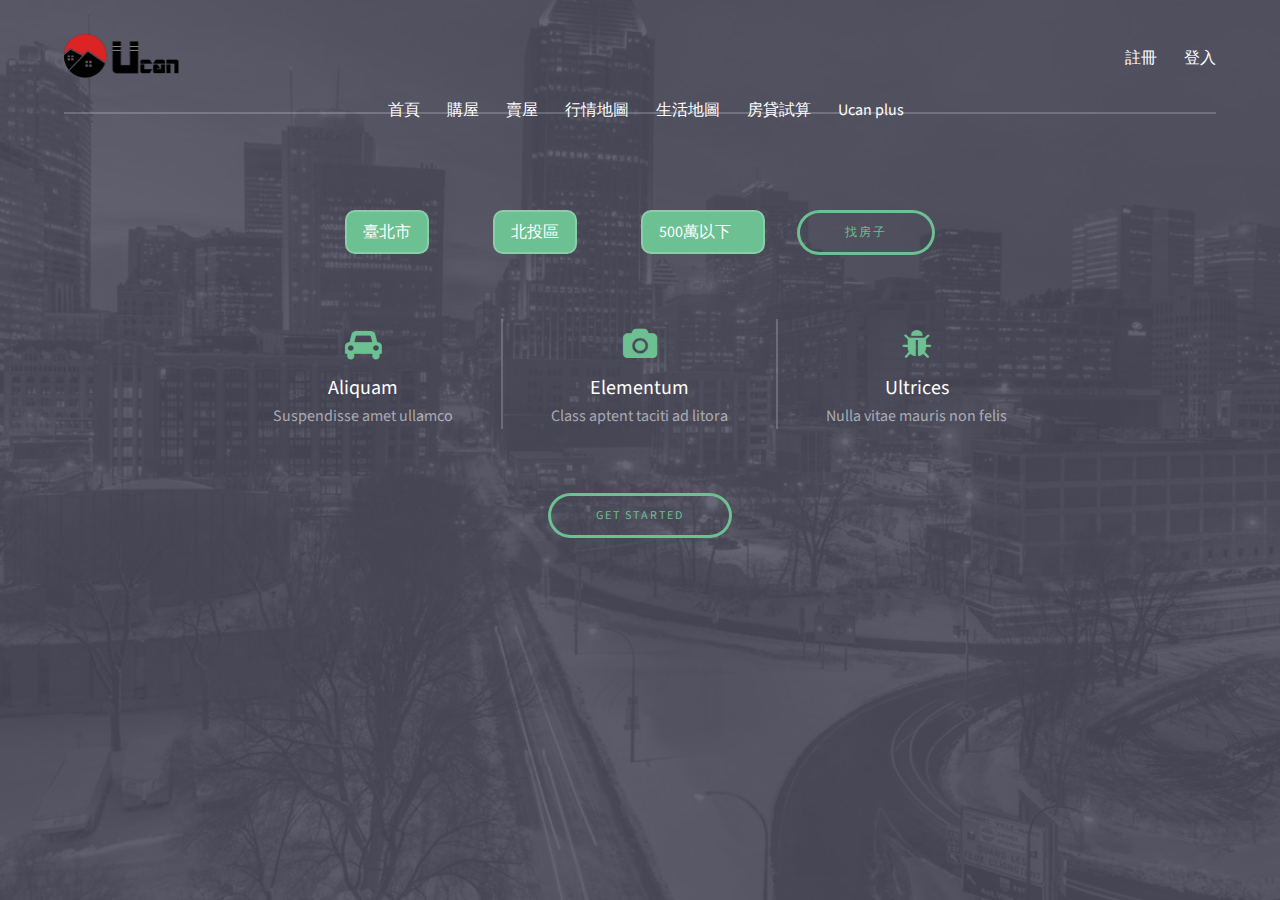
==== commit 4085b03e: "banner height:100%" ====
--- a/Front_end/index.html
+++ b/Front_end/index.html
@@ -17,7 +17,7 @@
 		<!-- Header -->
 			<header id="header">
 				<div class="inner">
-					<a href="index.html" class="logo"><img width="230" height="108" src="images/mark.png"/></a>
+					<a href="index.html" class="logo"><img width="115" height="54" src="images/logo.png"/></a>
 					<nav id="nav">
 						<a href="generic.html">註冊</a>
 						<a href="elements.html">登入</a>
@@ -162,7 +162,7 @@
 					</div>
 				</div>
 			</section>
-            -->
+            
 		<!-- Footer 
 			<footer id="footer">
 				<div class="inner">
--- a/Front_end/assets/css/main.css
+++ b/Front_end/assets/css/main.css
@@ -2936,6 +2936,8 @@
 
 /* Banner */
 
+	html,body{height:100%;}
+
 	#banner {
 		padding: 8em 0 9em 0;
 		background-image: url(../../images/banner.jpg);
@@ -2943,6 +2945,7 @@
 		background-position: bottom;
 		background-attachment: fixed;
 		background-repeat: no-repeat;
+		height: 100%;
 		text-align: center;
 		position: relative;
 	}
@@ -3002,7 +3005,7 @@
 		}
 
 			#banner .search div {
-				padding: 0 8em;
+				padding: 0 2em;
 			}
 
 				#banner .search div:last-child {
@@ -3061,7 +3064,7 @@
 			}
 			
 			#banner .search div {
-				padding: 0 6em;
+				padding: 0 2em;
 			}
 
 		}
@@ -3089,7 +3092,7 @@
 				}
 				
 				#banner .search div {
-					padding: 0 3em;
+					padding: 0 2em;
 				}
 
 		}
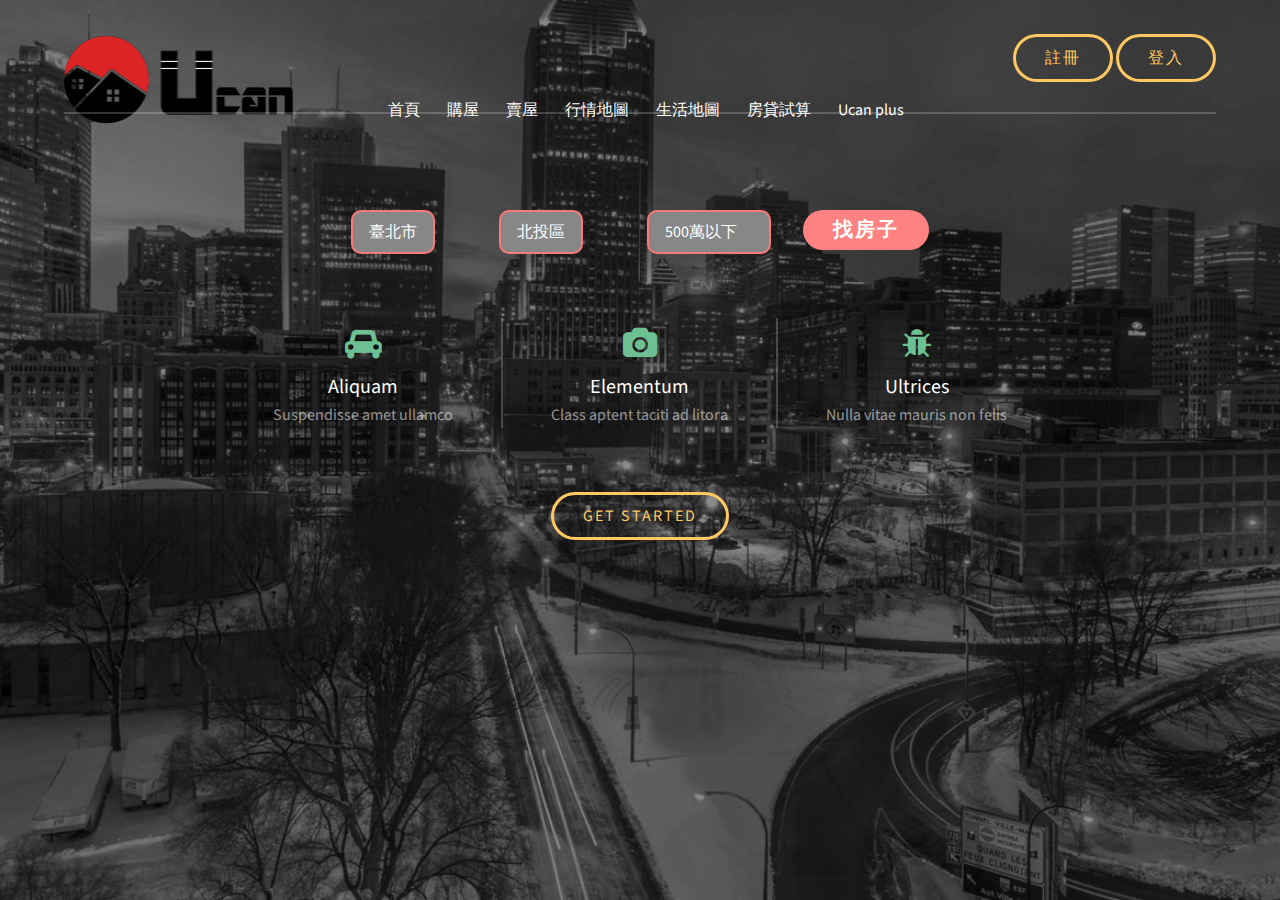
==== commit 6e4b81b6: "home page css by master gc" ====
--- a/Front_end/index.html
+++ b/Front_end/index.html
@@ -17,17 +17,17 @@
 		<!-- Header -->
 			<header id="header">
 				<div class="inner">
-					<a href="index.html" class="logo"><img width="115" height="54" src="images/logo.png"/></a>
+					<a href="index.html" class="logo"><img width="230" height="108" src="images/logo.png"/></a>
 					<nav id="nav">
-						<a href="generic.html">註冊</a>
-						<a href="elements.html">登入</a>
+						<input type="button" value="註冊">
+						<input type="button" value="登入">
 					</nav>
 					<a href="#navPanel" class="navPanelToggle"><span class="fa fa-bars"></span></a>
 				</div>
 				<div class="inner">
 					<nav id="nav" align="center">
 						<a href="index.html">首頁</a>
-						<a href="generic.html">購屋</a>
+						<a>購屋</a>
 						<a href="elements.html">賣屋</a>
 						<a href="elements.html">行情地圖</a>
 						<a href="elements.html">生活地圖</a>
--- a/Front_end/assets/css/main.css
+++ b/Front_end/assets/css/main.css
@@ -1989,7 +1989,6 @@
 	input[type="password"],
 	input[type="email"],
 	input[type="tel"],
-	select,
 	textarea {
 		-moz-appearance: none;
 		-webkit-appearance: none;
@@ -2006,6 +2005,23 @@
 		text-decoration: none;
 		width: 100%;
 	}
+	
+	select {
+		-moz-appearance: none;
+		/*-webkit-appearance: none;*/
+		-ms-appearance: none;
+		appearance: none;
+		background: #878787;
+		border-radius: 10px;
+		border: none;
+		border: solid 2px #FF7878;
+		color: #fff;
+		display: block;
+		outline: 0;
+		padding: 0 1em;
+		text-decoration: none;
+		width: 100%;
+	}
 
 		input[type="text"]:invalid,
 		input[type="password"]:invalid,
@@ -2020,11 +2036,16 @@
 		input[type="password"]:focus,
 		input[type="email"]:focus,
 		input[type="tel"]:focus,
-		select:focus,
 		textarea:focus {
 			border-color: #4bae77;
 			box-shadow: 0 0 0 1px #4bae77;
 		}
+		
+		select:focus {
+			border-color: #FF7878;
+			box-shadow: 0 0 0 1px #FF7878;
+		}
+		
 
 	.select-wrapper {
 		text-decoration: none;
@@ -2533,7 +2554,6 @@
 
 /* Button */
 
-	input[type="submit"],
 	input[type="reset"],
 	input[type="button"],
 	button,
@@ -2547,30 +2567,61 @@
 		-ms-transition: background-color 0.2s ease-in-out, color 0.2s ease-in-out;
 		transition: background-color 0.2s ease-in-out, color 0.2s ease-in-out;
 		background-color: transparent;
-		box-shadow: inset 0 0 0 3px #6cc091;
-		color: #6cc091 !important;
+		box-shadow: inset 0 0 0 3px #FFC863;
+		color: #FFC863 !important;
 		border-radius: 30px;
 		border: 0;
 		cursor: pointer;
 		display: inline-block;
-		font-size: .75em;
+		font-size: 1em;
 		font-weight: 400;
-		height: 3.75em;
-		line-height: 3.85em;
+		height: 3em;
+		line-height: 3em;
 		letter-spacing: 2px;
-		padding: 0 4em;
+		padding: 0 2em;
 		text-align: center;
 		text-decoration: none;
 		text-transform: uppercase;
 		white-space: nowrap;
 	}
-
-		input[type="submit"]:hover,
+	
+	input[type="submit"] {
+		-moz-appearance: none;
+		-webkit-appearance: none;
+		-ms-appearance: none;
+		appearance: none;
+		-moz-transition: background-color 0.2s ease-in-out, color 0.2s ease-in-out;
+		-webkit-transition: background-color 0.2s ease-in-out, color 0.2s ease-in-out;
+		-ms-transition: background-color 0.2s ease-in-out, color 0.2s ease-in-out;
+		transition: background-color 0.2s ease-in-out, color 0.2s ease-in-out;
+		background-color: #FF8282;
+		/*box-shadow: inset 0 0 0 3px #6cc091;*/
+		color: #ffffff !important;
+		border-radius: 30px;
+		border: 0;
+		cursor: pointer;
+		display: inline-block;
+		font-size: 1.25em;
+		font-weight: 800;
+		height: 2em;
+		line-height: 2em;
+		letter-spacing: 2px;
+		padding: 0 1.5em;
+		text-align: center;
+		text-decoration: none;
+		text-transform: uppercase;
+		white-space: nowrap;
+	}
+		
 		input[type="reset"]:hover,
 		input[type="button"]:hover,
 		button:hover,
 		.button:hover {
-			background-color: rgba(108, 192, 145, 0.15);
+			background-color: rgba(255, 231, 189, 0.15);
+		}
+		
+		input[type="submit"]:hover {
+			background-color: rgba(255, 182, 182, 0.15);
 		}
 
 		input[type="submit"]:active,
@@ -2775,7 +2826,7 @@
 		}
 
 			#header a:hover {
-				color: #ffffff;
+				color: #D9D9D9;
 			}
 
 			#header a:last-child {
@@ -2952,7 +3003,8 @@
 
 		#banner:before {
 			content: '';
-			background: rgba(75, 75, 93, 0.85);
+			/*background: rgba(75, 75, 93, 0.85);*/
+			background: rgba(0, 0, 0, 0.45);
 			position: absolute;
 			width: 100%;
 			height: 100%;
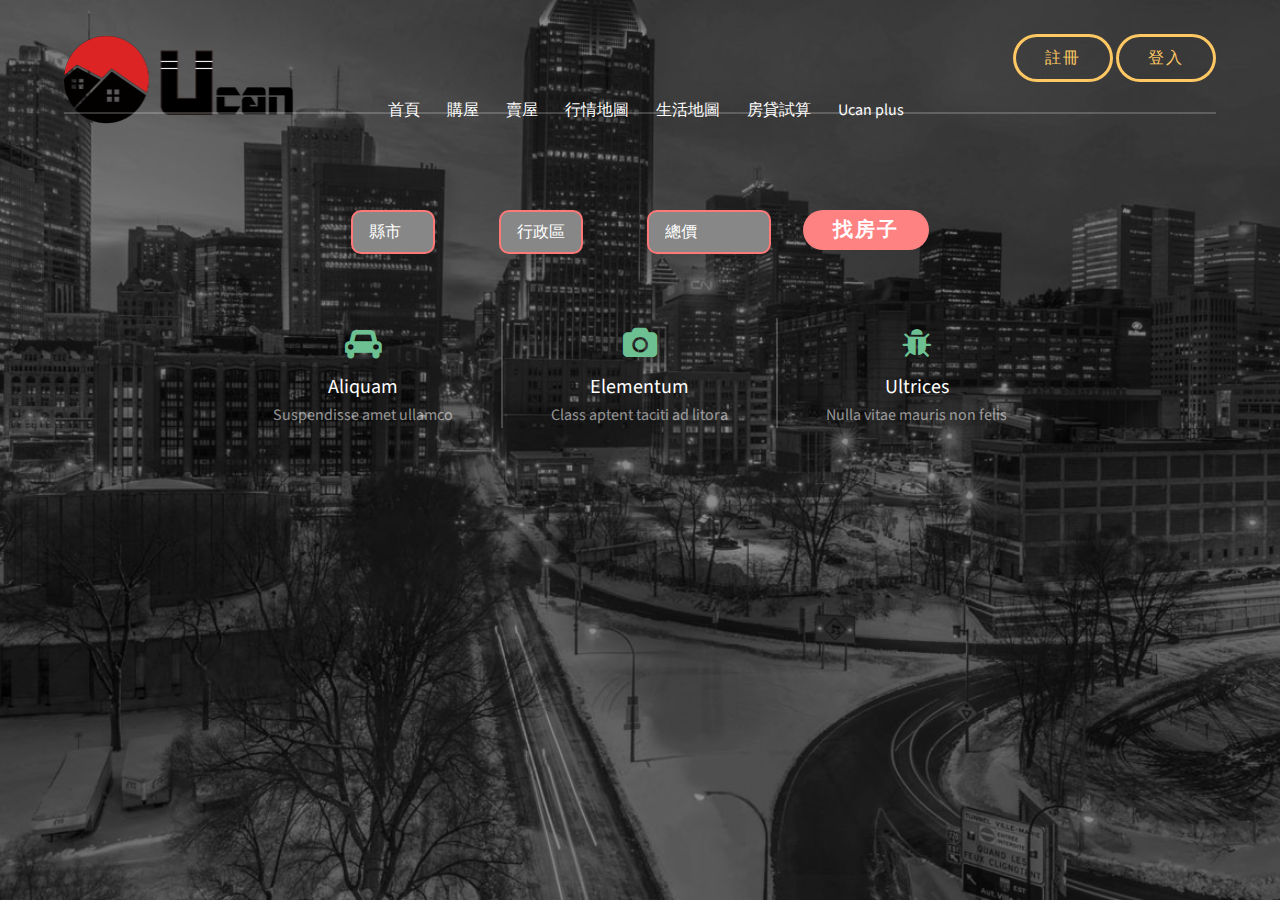
==== commit 968448d7: "buy.html" ====
--- a/Front_end/index.html
+++ b/Front_end/index.html
@@ -27,7 +27,7 @@
 				<div class="inner">
 					<nav id="nav" align="center">
 						<a href="index.html">首頁</a>
-						<a>購屋</a>
+						<a href="buy.html">購屋</a>
 						<a href="elements.html">賣屋</a>
 						<a href="elements.html">行情地圖</a>
 						<a href="elements.html">生活地圖</a>
@@ -44,6 +44,7 @@
 					
 						<div>
 							<select name="city" id="city">
+								<option value="0">縣市</option>
 								<option value="臺北市">臺北市</option>
 								<option value="新北市">新北市</option>
 								<option value="基隆市">基隆市</option>
@@ -71,24 +72,13 @@
 
 						<div>
 							<select name="Administrative_area" id="Administrative_area">
-								<option value="北投區">北投區</option>
-								<option value="士林區">士林區</option>
-								<option value="大同區">大同區</option>
-								<option value="中山區">中山區</option>
-								<option value="松山區">松山區</option>
-								<option value="內湖區">內湖區</option>
-								<option value="萬華區">萬華區</option>
-								<option value="中正區">中正區</option>
-								<option value="大安區">大安區</option>
-								<option value="信義區">信義區</option>
-								<option value="南港區">南港區</option>
-								<option value="文山區">文山區</option>
-
+								<option value="0">行政區</option>
 							</select>
 						</div>
 
 						<div>
-							<select>
+							<select name="total_price" id="total_price">
+								<option value="0">總價</option>
 								<option value="500">500萬以下</option>
 								<option value="1000">500~1000萬</option>
 								<option value="1500">1000~1500萬</option>
@@ -124,9 +114,6 @@
 
 					</div>
 
-					<footer>
-						<a href="#" class="button">Get Started</a>
-					</footer>
 				</div>
 			</section>
 
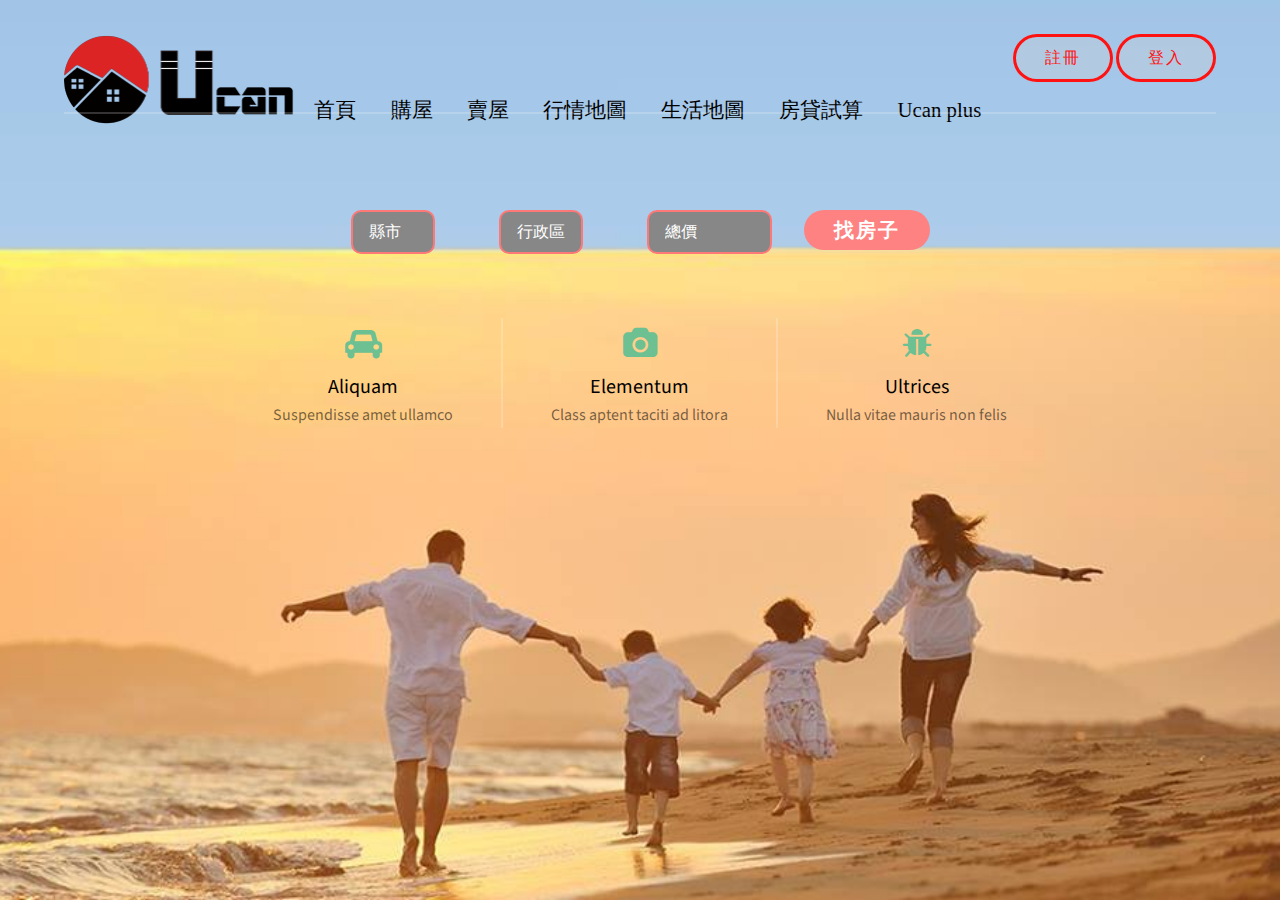
==== commit 594ecbfc: "homt_page background" ====
--- a/Front_end/index.html
+++ b/Front_end/index.html
@@ -43,7 +43,7 @@
 					<form class="search">
 					
 						<div>
-							<select name="city" id="city">
+							<select name="city" id="city" style="font-family:Microsoft JhengHei;">
 								<option value="0">縣市</option>
 								<option value="臺北市">臺北市</option>
 								<option value="新北市">新北市</option>
@@ -71,13 +71,13 @@
 						</div>
 
 						<div>
-							<select name="Administrative_area" id="Administrative_area">
+							<select name="Administrative_area" id="Administrative_area" style="font-family:Microsoft JhengHei;">
 								<option value="0">行政區</option>
 							</select>
 						</div>
 
 						<div>
-							<select name="total_price" id="total_price">
+							<select name="total_price" id="total_price" style="font-family:Microsoft JhengHei;">
 								<option value="0">總價</option>
 								<option value="500">500萬以下</option>
 								<option value="1000">500~1000萬</option>
@@ -89,7 +89,7 @@
 							</select>
 						</div>
 
-						<input type="submit" value="找房子">
+						<input type="submit" value="找房子" style="font-family:Microsoft JhengHei;">
 					</form>
 
 					<div class="flex ">
--- a/Front_end/assets/css/main.css
+++ b/Front_end/assets/css/main.css
@@ -2566,15 +2566,16 @@
 		-webkit-transition: background-color 0.2s ease-in-out, color 0.2s ease-in-out;
 		-ms-transition: background-color 0.2s ease-in-out, color 0.2s ease-in-out;
 		transition: background-color 0.2s ease-in-out, color 0.2s ease-in-out;
-		background-color: transparent;
-		box-shadow: inset 0 0 0 3px #FFC863;
-		color: #FFC863 !important;
+		background-color: rgba(255, 231, 189, 0.15);
+		box-shadow: inset 0 0 0 3px #FF1212;
+		color: #FF1212 !important;
 		border-radius: 30px;
 		border: 0;
 		cursor: pointer;
 		display: inline-block;
 		font-size: 1em;
 		font-weight: 400;
+		font-family: Microsoft JhengHei;
 		height: 3em;
 		line-height: 3em;
 		letter-spacing: 2px;
@@ -2617,7 +2618,7 @@
 		input[type="button"]:hover,
 		button:hover,
 		.button:hover {
-			background-color: rgba(255, 231, 189, 0.15);
+			background-color: #ffffff;
 		}
 		
 		input[type="submit"]:hover {
@@ -2777,7 +2778,7 @@
 		}
 
 	#header {
-		color: #fff;
+		color: #000;
 		cursor: default;
 		height: 6.5em;
 		left: 0;
@@ -2822,7 +2823,8 @@
 			padding: 0 0.75em;
 			color: inherit;
 			text-decoration: none;
-			font-size: 1em;
+			font-size: 1.3em;
+			font-family: Microsoft JhengHei;
 		}
 
 			#header a:hover {
@@ -3004,13 +3006,14 @@
 		#banner:before {
 			content: '';
 			/*background: rgba(75, 75, 93, 0.85);*/
-			background: rgba(0, 0, 0, 0.45);
+			/*background: rgba(0, 0, 0, 0.45);*/
 			position: absolute;
 			width: 100%;
 			height: 100%;
 			top: 0;
 			left: 0;
 		}
+		
 
 		#banner .inner {
 			border-top: 2px solid rgba(255, 255, 255, 0.2);
@@ -3030,7 +3033,7 @@
 
 		#banner h3 {
 			font-weight: 400;
-			color: #fff;
+			color: #000;
 			margin: 0;
 			font-size: 1.5em;
 		}
@@ -3042,7 +3045,7 @@
 
 		#banner p {
 			font-size: 1em;
-			color: rgba(255, 255, 255, 0.55);
+			color: rgba(0, 0, 0, 0.55);
 			margin-bottom: 1.75em;
 		}
 		
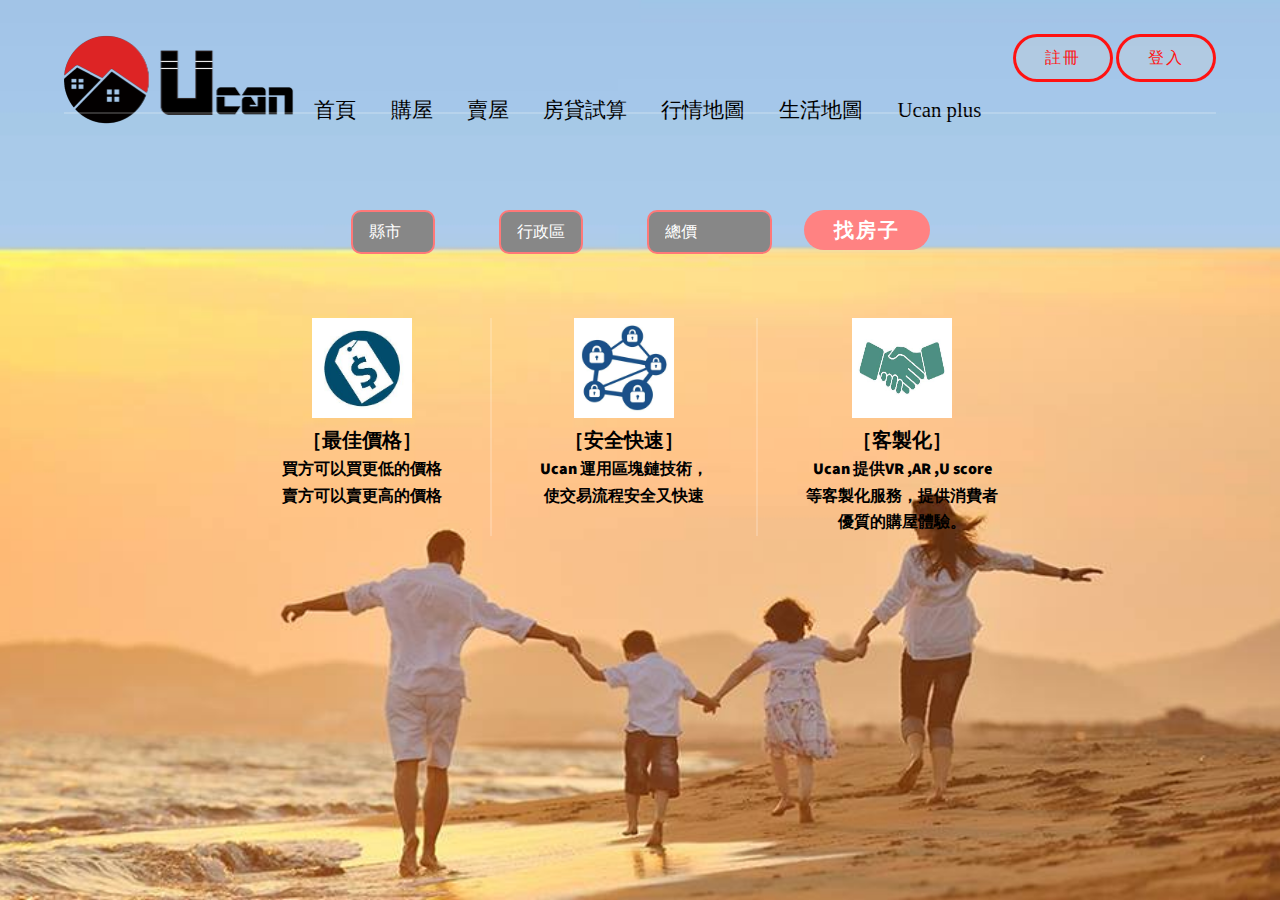
==== commit aee1cc7e: "total_finish" ====
--- a/Front_end/index.html
+++ b/Front_end/index.html
@@ -1,193 +1,197 @@
-﻿<!DOCTYPE HTML>
-<!--
-	Projection by TEMPLATED
-	templated.co @templatedco
-	Released for free under the Creative Commons Attribution 3.0 license (templated.co/license)
--->
-<html>
-	<head>
-		<title>Ucan</title>
-		<meta charset="utf-8" />
-		<meta name="viewport" content="width=device-width, initial-scale=1" />
-		<link rel="stylesheet" href="assets/css/main.css" />
-		<link rel="Shortcut Icon" type="image/x-icon" href="images/title_icon.ico" />
-	</head>
-	<body>
-
-		<!-- Header -->
-			<header id="header">
-				<div class="inner">
-					<a href="index.html" class="logo"><img width="230" height="108" src="images/logo.png"/></a>
-					<nav id="nav">
-						<input type="button" value="註冊">
-						<input type="button" value="登入">
-					</nav>
-					<a href="#navPanel" class="navPanelToggle"><span class="fa fa-bars"></span></a>
-				</div>
-				<div class="inner">
-					<nav id="nav" align="center">
-						<a href="index.html">首頁</a>
-						<a href="buy.html">購屋</a>
-						<a href="elements.html">賣屋</a>
-						<a href="elements.html">行情地圖</a>
-						<a href="elements.html">生活地圖</a>
-						<a href="elements.html">房貸試算</a>
-						<a href="elements.html">Ucan plus</a>
-					</nav>
-				</div>
-			</header>
-
-		<!-- Banner -->
-			<section id="banner">
-				<div class="inner">
-					<form class="search">
-					
-						<div>
-							<select name="city" id="city" style="font-family:Microsoft JhengHei;">
-								<option value="0">縣市</option>
-								<option value="臺北市">臺北市</option>
-								<option value="新北市">新北市</option>
-								<option value="基隆市">基隆市</option>
-								<option value="桃園市">桃園市</option>
-								<option value="新竹市">新竹市</option>
-								<option value="新竹縣">新竹縣</option>
-								<option value="苗栗縣">苗栗縣</option>
-								<option value="臺中市">臺中市</option>
-								<option value="彰化縣">彰化縣</option>
-								<option value="南投縣">南投縣</option>
-								<option value="雲林縣">雲林縣</option>
-								<option value="嘉義縣">嘉義縣</option>
-								<option value="嘉義市">嘉義市</option>
-								<option value="臺南市">臺南市</option>
-								<option value="高雄市">高雄市</option>
-								<option value="屏東縣">屏東縣</option>
-								<option value="臺東縣">臺東縣</option>
-								<option value="花蓮縣">花蓮縣</option>
-								<option value="宜蘭縣">宜蘭縣</option>
-								<option value="澎湖縣">澎湖縣</option>
-								<option value="金門縣">金門縣</option>
-								<option value="連江縣">連江縣</option>
-							</select>
-						</div>
-
-						<div>
-							<select name="Administrative_area" id="Administrative_area" style="font-family:Microsoft JhengHei;">
-								<option value="0">行政區</option>
-							</select>
-						</div>
-
-						<div>
-							<select name="total_price" id="total_price" style="font-family:Microsoft JhengHei;">
-								<option value="0">總價</option>
-								<option value="500">500萬以下</option>
-								<option value="1000">500~1000萬</option>
-								<option value="1500">1000~1500萬</option>
-								<option value="2000">1500~2000萬</option>
-								<option value="2500">2000~2500萬</option>
-								<option value="3000">2500~3000萬</option>
-								<option value="3500">3000萬以上</option>
-							</select>
-						</div>
-
-						<input type="submit" value="找房子" style="font-family:Microsoft JhengHei;">
-					</form>
-
-					<div class="flex ">
-
-						<div>
-							<span class="icon fa-car"></span>
-							<h3>Aliquam</h3>
-							<p>Suspendisse amet ullamco</p>
-						</div>
-
-						<div>
-							<span class="icon fa-camera"></span>
-							<h3>Elementum</h3>
-							<p>Class aptent taciti ad litora</p>
-						</div>
-
-						<div>
-							<span class="icon fa-bug"></span>
-							<h3>Ultrices</h3>
-							<p>Nulla vitae mauris non felis</p>
-						</div>
-
-					</div>
-
-				</div>
-			</section>
-
-
-		<!-- Three 
-			<section id="three" class="wrapper align-center">
-				<div class="inner">
-					<div class="flex flex-2">
-						<article>
-							<div class="image round">
-								<img src="images/pic01.jpg" alt="Pic 01" />
-							</div>
-							<header>
-								<h3>Lorem ipsum<br /> dolor amet nullam</h3>
-							</header>
-							<p>Morbi in sem quis dui placerat ornare. Pellentesquenisi<br />euismod in, pharetra a, ultricies in diam sed arcu. Cras<br />consequat  egestas augue vulputate.</p>
-							<footer>
-								<a href="#" class="button">Learn More</a>
-							</footer>
-						</article>
-						<article>
-							<div class="image round">
-								<img src="images/pic02.jpg" alt="Pic 02" />
-							</div>
-							<header>
-								<h3>Sed feugiat<br /> tempus adipicsing</h3>
-							</header>
-							<p>Pellentesque fermentum dolor. Aliquam quam lectus<br />facilisis auctor, ultrices ut, elementum vulputate, nunc<br /> blandit ellenste egestagus commodo.</p>
-							<footer>
-								<a href="#" class="button">Learn More</a>
-							</footer>
-						</article>
-					</div>
-				</div>
-			</section>
-            
-		<!-- Footer 
-			<footer id="footer">
-				<div class="inner">
-
-					<h3>Get in touch</h3>
-
-					<form action="#" method="post">
-
-						<div class="field half first">
-							<label for="name">Name</label>
-							<input name="name" id="name" type="text" placeholder="Name">
-						</div>
-						<div class="field half">
-							<label for="email">Email</label>
-							<input name="email" id="email" type="email" placeholder="Email">
-						</div>
-						<div class="field">
-							<label for="message">Message</label>
-							<textarea name="message" id="message" rows="6" placeholder="Message"></textarea>
-						</div>
-						<ul class="actions">
-							<li><input value="Send Message" class="button alt" type="submit"></li>
-						</ul>
-					</form>
-
-					<div class="copyright">
-						&copy; Untitled. Design: <a href="https://templated.co">TEMPLATED</a>. Images: <a href="https://unsplash.com">Unsplash</a>.
-					</div>
-
-				</div>
-			</footer>-->
-
-		<!-- Scripts -->
-			<script src="assets/js/jquery.min.js"></script>
-			<script src="assets/js/skel.min.js"></script>
-			<script src="assets/js/util.js"></script>
-			<script src="assets/js/main.js"></script>
-			<script src="assets/js/search.js"></script>
-
-	</body>
+﻿<!DOCTYPE HTML>
+<!--
+	Projection by TEMPLATED
+	templated.co @templatedco
+	Released for free under the Creative Commons Attribution 3.0 license (templated.co/license)
+-->
+<html>
+	<head>
+		<title>Ucan</title>
+		<meta charset="utf-8" />
+		<meta name="viewport" content="width=device-width, initial-scale=1" />
+		<link rel="stylesheet" href="assets/css/main.css" />
+		<link rel="Shortcut Icon" type="image/x-icon" href="images/title_icon.ico" />
+	</head>
+	<body>
+
+		<!-- Header -->
+			<header id="header">
+				<div class="inner">
+					<a href="index.html" class="logo"><img width="230" height="108" src="images/logo.png"/></a>
+					<nav id="nav">
+						<input type="button" value="註冊">
+						<input type="button" value="登入">
+					</nav>
+					<a href="#navPanel" class="navPanelToggle"><span class="fa fa-bars"></span></a>
+				</div>
+				<div class="inner">
+					<nav id="nav" align="center">
+						<a href="index.html">首頁</a>
+						<a href="buy.html">購屋</a>
+						<a href="elements.html">賣屋</a>
+						<a href="cal.html">房貸試算</a>
+						<a href="elements.html">行情地圖</a>
+						<a href="elements.html">生活地圖</a>
+						<a href="elements.html">Ucan plus</a>
+					</nav>
+				</div>
+			</header>
+
+		<!-- Banner -->
+			<section id="banner">
+				<div class="inner">
+					<form class="search">
+					
+						<div>
+							<select name="city" id="city" style="font-family:Microsoft JhengHei;">
+								<option value="0">縣市</option>
+								<option value="臺北市">臺北市</option>
+								<option value="新北市">新北市</option>
+								<option value="基隆市">基隆市</option>
+								<option value="桃園市">桃園市</option>
+								<option value="新竹市">新竹市</option>
+								<option value="新竹縣">新竹縣</option>
+								<option value="苗栗縣">苗栗縣</option>
+								<option value="臺中市">臺中市</option>
+								<option value="彰化縣">彰化縣</option>
+								<option value="南投縣">南投縣</option>
+								<option value="雲林縣">雲林縣</option>
+								<option value="嘉義縣">嘉義縣</option>
+								<option value="嘉義市">嘉義市</option>
+								<option value="臺南市">臺南市</option>
+								<option value="高雄市">高雄市</option>
+								<option value="屏東縣">屏東縣</option>
+								<option value="臺東縣">臺東縣</option>
+								<option value="花蓮縣">花蓮縣</option>
+								<option value="宜蘭縣">宜蘭縣</option>
+								<option value="澎湖縣">澎湖縣</option>
+								<option value="金門縣">金門縣</option>
+								<option value="連江縣">連江縣</option>
+							</select>
+						</div>
+
+						<div>
+							<select name="Administrative_area" id="Administrative_area" style="font-family:Microsoft JhengHei;">
+								<option value="0">行政區</option>
+							</select>
+						</div>
+
+						<div>
+							<select name="total_price" id="total_price" style="font-family:Microsoft JhengHei;">
+								<option value="0">總價</option>
+								<option value="500">500萬以下</option>
+								<option value="1000">500~1000萬</option>
+								<option value="1500">1000~1500萬</option>
+								<option value="2000">1500~2000萬</option>
+								<option value="2500">2000~2500萬</option>
+								<option value="3000">2500~3000萬</option>
+								<option value="3500">3000萬以上</option>
+							</select>
+						</div>
+
+						<input id="lookfor" type="button" value="找房子" style="font-family:Microsoft JhengHei;" onclick="hi()">
+					</form>
+
+					<div class="flex ">
+
+						<div>
+							<span><img class="cha" src="images/cha1.jpg"></span>
+							<h3 style="color:#000000;font-weight:900;">［最佳價格］</h3>
+							<p style="color:#000000;font-weight:900;">買方可以買更低的價格</p>
+							<p style="color:#000000;font-weight:900;">賣方可以賣更高的價格</p>
+						</div>
+
+						<div>
+							<span><img class="cha" src="images/cha2.jpg"></span>
+							<h3 style="color:#000000;font-weight:900;">［安全快速］</h3>
+							<p style="color:#000000;font-weight:900;">Ucan 運用區塊鏈技術，</p>
+							<p style="color:#000000;font-weight:900;">使交易流程安全又快速</p>
+						</div>
+
+						<div>
+							<span><img class="cha" src="images/cha3.jpg"></span>
+							<h3 style="color:#000000;font-weight:900;">［客製化］</h3>
+							<p style="color:#000000;font-weight:900;">Ucan 提供VR ,AR ,U score</p>
+							<p style="color:#000000;font-weight:900;">等客製化服務，提供消費者</p>
+							<p style="color:#000000;font-weight:900;">優質的購屋體驗。</p>
+						</div>
+
+					</div>
+
+				</div>
+			</section>
+
+
+		<!-- Three 
+			<section id="three" class="wrapper align-center">
+				<div class="inner">
+					<div class="flex flex-2">
+						<article>
+							<div class="image round">
+								<img src="images/pic01.jpg" alt="Pic 01" />
+							</div>
+							<header>
+								<h3>Lorem ipsum<br /> dolor amet nullam</h3>
+							</header>
+							<p>Morbi in sem quis dui placerat ornare. Pellentesquenisi<br />euismod in, pharetra a, ultricies in diam sed arcu. Cras<br />consequat  egestas augue vulputate.</p>
+							<footer>
+								<a href="#" class="button">Learn More</a>
+							</footer>
+						</article>
+						<article>
+							<div class="image round">
+								<img src="images/pic02.jpg" alt="Pic 02" />
+							</div>
+							<header>
+								<h3>Sed feugiat<br /> tempus adipicsing</h3>
+							</header>
+							<p>Pellentesque fermentum dolor. Aliquam quam lectus<br />facilisis auctor, ultrices ut, elementum vulputate, nunc<br /> blandit ellenste egestagus commodo.</p>
+							<footer>
+								<a href="#" class="button">Learn More</a>
+							</footer>
+						</article>
+					</div>
+				</div>
+			</section>
+            
+		<!-- Footer 
+			<footer id="footer">
+				<div class="inner">
+
+					<h3>Get in touch</h3>
+
+					<form action="#" method="post">
+
+						<div class="field half first">
+							<label for="name">Name</label>
+							<input name="name" id="name" type="text" placeholder="Name">
+						</div>
+						<div class="field half">
+							<label for="email">Email</label>
+							<input name="email" id="email" type="email" placeholder="Email">
+						</div>
+						<div class="field">
+							<label for="message">Message</label>
+							<textarea name="message" id="message" rows="6" placeholder="Message"></textarea>
+						</div>
+						<ul class="actions">
+							<li><input value="Send Message" class="button alt" type="submit"></li>
+						</ul>
+					</form>
+
+					<div class="copyright">
+						&copy; Untitled. Design: <a href="https://templated.co">TEMPLATED</a>. Images: <a href="https://unsplash.com">Unsplash</a>.
+					</div>
+
+				</div>
+			</footer>-->
+
+		<!-- Scripts -->
+			<script src="assets/js/jquery.min.js"></script>
+			<script src="assets/js/skel.min.js"></script>
+			<script src="assets/js/util.js"></script>
+			<script src="assets/js/main.js"></script>
+			<script src="assets/js/search.js"></script>
+
+	</body>
 </html>--- a/Front_end/assets/css/main.css
+++ b/Front_end/assets/css/main.css
@@ -1,3293 +1,3331 @@
-@charset "UTF-8";
-@import url(font-awesome.min.css);
-@import "https://fonts.googleapis.com/css?family=Source+Sans+Pro:300,400,600";
-
-/*
-	Projection by TEMPLATED
-	templated.co @templatedco
-	Released for free under the Creative Commons Attribution 3.0 license (templated.co/license)
-*/
-
-/* Reset */
-
-	html, body, div, span, applet, object, iframe, h1, h2, h3, h4, h5, h6, p, blockquote, pre, a, abbr, acronym, address, big, cite, code, del, dfn, em, img, ins, kbd, q, s, samp, small, strike, strong, sub, sup, tt, var, b, u, i, center, dl, dt, dd, ol, ul, li, fieldset, form, label, legend, table, caption, tbody, tfoot, thead, tr, th, td, article, aside, canvas, details, embed, figure, figcaption, footer, header, hgroup, menu, nav, output, ruby, section, summary, time, mark, audio, video {
-		margin: 0;
-		padding: 0;
-		border: 0;
-		font-size: 100%;
-		font: inherit;
-		vertical-align: baseline;
-	}
-
-	article, aside, details, figcaption, figure, footer, header, hgroup, menu, nav, section {
-		display: block;
-	}
-
-	body {
-		line-height: 1;
-	}
-
-	ol, ul {
-		list-style: none;
-	}
-
-	blockquote, q {
-		quotes: none;
-	}
-
-	blockquote:before, blockquote:after, q:before, q:after {
-		content: '';
-		content: none;
-	}
-
-	table {
-		border-collapse: collapse;
-		border-spacing: 0;
-	}
-
-	body {
-		-webkit-text-size-adjust: none;
-	}
-
-/* Box Model */
-
-	*, *:before, *:after {
-		-moz-box-sizing: border-box;
-		-webkit-box-sizing: border-box;
-		box-sizing: border-box;
-	}
-
-/* Containers */
-
-	.container {
-		margin-left: auto;
-		margin-right: auto;
-	}
-
-	.container.\31 25\25 {
-		width: 100%;
-		max-width: 100em;
-		min-width: 80em;
-	}
-
-	.container.\37 5\25 {
-		width: 60em;
-	}
-
-	.container.\35 0\25 {
-		width: 40em;
-	}
-
-	.container.\32 5\25 {
-		width: 20em;
-	}
-
-	.container {
-		width: 80em;
-	}
-
-	@media screen and (max-width: 1680px) {
-
-		.container.\31 25\25 {
-			width: 100%;
-			max-width: 100em;
-			min-width: 80em;
-		}
-
-		.container.\37 5\25 {
-			width: 60em;
-		}
-
-		.container.\35 0\25 {
-			width: 40em;
-		}
-
-		.container.\32 5\25 {
-			width: 20em;
-		}
-
-		.container {
-			width: 80em;
-		}
-
-	}
-
-	@media screen and (max-width: 1280px) {
-
-		.container.\31 25\25 {
-			width: 100%;
-			max-width: 81.25em;
-			min-width: 65em;
-		}
-
-		.container.\37 5\25 {
-			width: 48.75em;
-		}
-
-		.container.\35 0\25 {
-			width: 32.5em;
-		}
-
-		.container.\32 5\25 {
-			width: 16.25em;
-		}
-
-		.container {
-			width: 65em;
-		}
-
-	}
-
-	@media screen and (max-width: 980px) {
-
-		.container.\31 25\25 {
-			width: 100%;
-			max-width: 112.5%;
-			min-width: 90%;
-		}
-
-		.container.\37 5\25 {
-			width: 67.5%;
-		}
-
-		.container.\35 0\25 {
-			width: 45%;
-		}
-
-		.container.\32 5\25 {
-			width: 22.5%;
-		}
-
-		.container {
-			width: 90%;
-		}
-
-	}
-
-	@media screen and (max-width: 736px) {
-
-		.container.\31 25\25 {
-			width: 100%;
-			max-width: 112.5%;
-			min-width: 90%;
-		}
-
-		.container.\37 5\25 {
-			width: 67.5%;
-		}
-
-		.container.\35 0\25 {
-			width: 45%;
-		}
-
-		.container.\32 5\25 {
-			width: 22.5%;
-		}
-
-		.container {
-			width: 90% !important;
-		}
-
-	}
-
-	@media screen and (max-width: 480px) {
-
-		.container.\31 25\25 {
-			width: 100%;
-			max-width: 112.5%;
-			min-width: 90%;
-		}
-
-		.container.\37 5\25 {
-			width: 67.5%;
-		}
-
-		.container.\35 0\25 {
-			width: 45%;
-		}
-
-		.container.\32 5\25 {
-			width: 22.5%;
-		}
-
-		.container {
-			width: 90% !important;
-		}
-
-	}
-
-/* Grid */
-
-	.row {
-		border-bottom: solid 1px transparent;
-		-moz-box-sizing: border-box;
-		-webkit-box-sizing: border-box;
-		box-sizing: border-box;
-	}
-
-	.row > * {
-		float: left;
-		-moz-box-sizing: border-box;
-		-webkit-box-sizing: border-box;
-		box-sizing: border-box;
-	}
-
-	.row:after, .row:before {
-		content: '';
-		display: block;
-		clear: both;
-		height: 0;
-	}
-
-	.row.uniform > * > :first-child {
-		margin-top: 0;
-	}
-
-	.row.uniform > * > :last-child {
-		margin-bottom: 0;
-	}
-
-	.row.\30 \25 > * {
-		padding: 0 0 0 0em;
-	}
-
-	.row.\30 \25 {
-		margin: 0 0 -1px 0em;
-	}
-
-	.row.uniform.\30 \25 > * {
-		padding: 0em 0 0 0em;
-	}
-
-	.row.uniform.\30 \25 {
-		margin: 0em 0 -1px 0em;
-	}
-
-	.row > * {
-		padding: 0 0 0 2em;
-	}
-
-	.row {
-		margin: 0 0 -1px -2em;
-	}
-
-	.row.uniform > * {
-		padding: 2em 0 0 2em;
-	}
-
-	.row.uniform {
-		margin: -2em 0 -1px -2em;
-	}
-
-	.row.\32 00\25 > * {
-		padding: 0 0 0 4em;
-	}
-
-	.row.\32 00\25 {
-		margin: 0 0 -1px -4em;
-	}
-
-	.row.uniform.\32 00\25 > * {
-		padding: 4em 0 0 4em;
-	}
-
-	.row.uniform.\32 00\25 {
-		margin: -4em 0 -1px -4em;
-	}
-
-	.row.\31 50\25 > * {
-		padding: 0 0 0 3em;
-	}
-
-	.row.\31 50\25 {
-		margin: 0 0 -1px -3em;
-	}
-
-	.row.uniform.\31 50\25 > * {
-		padding: 3em 0 0 3em;
-	}
-
-	.row.uniform.\31 50\25 {
-		margin: -3em 0 -1px -3em;
-	}
-
-	.row.\35 0\25 > * {
-		padding: 0 0 0 1em;
-	}
-
-	.row.\35 0\25 {
-		margin: 0 0 -1px -1em;
-	}
-
-	.row.uniform.\35 0\25 > * {
-		padding: 1em 0 0 1em;
-	}
-
-	.row.uniform.\35 0\25 {
-		margin: -1em 0 -1px -1em;
-	}
-
-	.row.\32 5\25 > * {
-		padding: 0 0 0 0.5em;
-	}
-
-	.row.\32 5\25 {
-		margin: 0 0 -1px -0.5em;
-	}
-
-	.row.uniform.\32 5\25 > * {
-		padding: 0.5em 0 0 0.5em;
-	}
-
-	.row.uniform.\32 5\25 {
-		margin: -0.5em 0 -1px -0.5em;
-	}
-
-	.\31 2u, .\31 2u\24 {
-		width: 100%;
-		clear: none;
-		margin-left: 0;
-	}
-
-	.\31 1u, .\31 1u\24 {
-		width: 91.6666666667%;
-		clear: none;
-		margin-left: 0;
-	}
-
-	.\31 0u, .\31 0u\24 {
-		width: 83.3333333333%;
-		clear: none;
-		margin-left: 0;
-	}
-
-	.\39 u, .\39 u\24 {
-		width: 75%;
-		clear: none;
-		margin-left: 0;
-	}
-
-	.\38 u, .\38 u\24 {
-		width: 66.6666666667%;
-		clear: none;
-		margin-left: 0;
-	}
-
-	.\37 u, .\37 u\24 {
-		width: 58.3333333333%;
-		clear: none;
-		margin-left: 0;
-	}
-
-	.\36 u, .\36 u\24 {
-		width: 50%;
-		clear: none;
-		margin-left: 0;
-	}
-
-	.\35 u, .\35 u\24 {
-		width: 41.6666666667%;
-		clear: none;
-		margin-left: 0;
-	}
-
-	.\34 u, .\34 u\24 {
-		width: 33.3333333333%;
-		clear: none;
-		margin-left: 0;
-	}
-
-	.\33 u, .\33 u\24 {
-		width: 25%;
-		clear: none;
-		margin-left: 0;
-	}
-
-	.\32 u, .\32 u\24 {
-		width: 16.6666666667%;
-		clear: none;
-		margin-left: 0;
-	}
-
-	.\31 u, .\31 u\24 {
-		width: 8.3333333333%;
-		clear: none;
-		margin-left: 0;
-	}
-
-	.\31 2u\24 + *,
-	.\31 1u\24 + *,
-	.\31 0u\24 + *,
-	.\39 u\24 + *,
-	.\38 u\24 + *,
-	.\37 u\24 + *,
-	.\36 u\24 + *,
-	.\35 u\24 + *,
-	.\34 u\24 + *,
-	.\33 u\24 + *,
-	.\32 u\24 + *,
-	.\31 u\24 + * {
-		clear: left;
-	}
-
-	.\-11u {
-		margin-left: 91.66667%;
-	}
-
-	.\-10u {
-		margin-left: 83.33333%;
-	}
-
-	.\-9u {
-		margin-left: 75%;
-	}
-
-	.\-8u {
-		margin-left: 66.66667%;
-	}
-
-	.\-7u {
-		margin-left: 58.33333%;
-	}
-
-	.\-6u {
-		margin-left: 50%;
-	}
-
-	.\-5u {
-		margin-left: 41.66667%;
-	}
-
-	.\-4u {
-		margin-left: 33.33333%;
-	}
-
-	.\-3u {
-		margin-left: 25%;
-	}
-
-	.\-2u {
-		margin-left: 16.66667%;
-	}
-
-	.\-1u {
-		margin-left: 8.33333%;
-	}
-
-	@media screen and (max-width: 1680px) {
-
-		.row > * {
-			padding: 0 0 0 2em;
-		}
-
-		.row {
-			margin: 0 0 -1px -2em;
-		}
-
-		.row.uniform > * {
-			padding: 2em 0 0 2em;
-		}
-
-		.row.uniform {
-			margin: -2em 0 -1px -2em;
-		}
-
-		.row.\32 00\25 > * {
-			padding: 0 0 0 4em;
-		}
-
-		.row.\32 00\25 {
-			margin: 0 0 -1px -4em;
-		}
-
-		.row.uniform.\32 00\25 > * {
-			padding: 4em 0 0 4em;
-		}
-
-		.row.uniform.\32 00\25 {
-			margin: -4em 0 -1px -4em;
-		}
-
-		.row.\31 50\25 > * {
-			padding: 0 0 0 3em;
-		}
-
-		.row.\31 50\25 {
-			margin: 0 0 -1px -3em;
-		}
-
-		.row.uniform.\31 50\25 > * {
-			padding: 3em 0 0 3em;
-		}
-
-		.row.uniform.\31 50\25 {
-			margin: -3em 0 -1px -3em;
-		}
-
-		.row.\35 0\25 > * {
-			padding: 0 0 0 1em;
-		}
-
-		.row.\35 0\25 {
-			margin: 0 0 -1px -1em;
-		}
-
-		.row.uniform.\35 0\25 > * {
-			padding: 1em 0 0 1em;
-		}
-
-		.row.uniform.\35 0\25 {
-			margin: -1em 0 -1px -1em;
-		}
-
-		.row.\32 5\25 > * {
-			padding: 0 0 0 0.5em;
-		}
-
-		.row.\32 5\25 {
-			margin: 0 0 -1px -0.5em;
-		}
-
-		.row.uniform.\32 5\25 > * {
-			padding: 0.5em 0 0 0.5em;
-		}
-
-		.row.uniform.\32 5\25 {
-			margin: -0.5em 0 -1px -0.5em;
-		}
-
-		.\31 2u\28xlarge\29, .\31 2u\24\28xlarge\29 {
-			width: 100%;
-			clear: none;
-			margin-left: 0;
-		}
-
-		.\31 1u\28xlarge\29, .\31 1u\24\28xlarge\29 {
-			width: 91.6666666667%;
-			clear: none;
-			margin-left: 0;
-		}
-
-		.\31 0u\28xlarge\29, .\31 0u\24\28xlarge\29 {
-			width: 83.3333333333%;
-			clear: none;
-			margin-left: 0;
-		}
-
-		.\39 u\28xlarge\29, .\39 u\24\28xlarge\29 {
-			width: 75%;
-			clear: none;
-			margin-left: 0;
-		}
-
-		.\38 u\28xlarge\29, .\38 u\24\28xlarge\29 {
-			width: 66.6666666667%;
-			clear: none;
-			margin-left: 0;
-		}
-
-		.\37 u\28xlarge\29, .\37 u\24\28xlarge\29 {
-			width: 58.3333333333%;
-			clear: none;
-			margin-left: 0;
-		}
-
-		.\36 u\28xlarge\29, .\36 u\24\28xlarge\29 {
-			width: 50%;
-			clear: none;
-			margin-left: 0;
-		}
-
-		.\35 u\28xlarge\29, .\35 u\24\28xlarge\29 {
-			width: 41.6666666667%;
-			clear: none;
-			margin-left: 0;
-		}
-
-		.\34 u\28xlarge\29, .\34 u\24\28xlarge\29 {
-			width: 33.3333333333%;
-			clear: none;
-			margin-left: 0;
-		}
-
-		.\33 u\28xlarge\29, .\33 u\24\28xlarge\29 {
-			width: 25%;
-			clear: none;
-			margin-left: 0;
-		}
-
-		.\32 u\28xlarge\29, .\32 u\24\28xlarge\29 {
-			width: 16.6666666667%;
-			clear: none;
-			margin-left: 0;
-		}
-
-		.\31 u\28xlarge\29, .\31 u\24\28xlarge\29 {
-			width: 8.3333333333%;
-			clear: none;
-			margin-left: 0;
-		}
-
-		.\31 2u\24\28xlarge\29 + *,
-		.\31 1u\24\28xlarge\29 + *,
-		.\31 0u\24\28xlarge\29 + *,
-		.\39 u\24\28xlarge\29 + *,
-		.\38 u\24\28xlarge\29 + *,
-		.\37 u\24\28xlarge\29 + *,
-		.\36 u\24\28xlarge\29 + *,
-		.\35 u\24\28xlarge\29 + *,
-		.\34 u\24\28xlarge\29 + *,
-		.\33 u\24\28xlarge\29 + *,
-		.\32 u\24\28xlarge\29 + *,
-		.\31 u\24\28xlarge\29 + * {
-			clear: left;
-		}
-
-		.\-11u\28xlarge\29 {
-			margin-left: 91.66667%;
-		}
-
-		.\-10u\28xlarge\29 {
-			margin-left: 83.33333%;
-		}
-
-		.\-9u\28xlarge\29 {
-			margin-left: 75%;
-		}
-
-		.\-8u\28xlarge\29 {
-			margin-left: 66.66667%;
-		}
-
-		.\-7u\28xlarge\29 {
-			margin-left: 58.33333%;
-		}
-
-		.\-6u\28xlarge\29 {
-			margin-left: 50%;
-		}
-
-		.\-5u\28xlarge\29 {
-			margin-left: 41.66667%;
-		}
-
-		.\-4u\28xlarge\29 {
-			margin-left: 33.33333%;
-		}
-
-		.\-3u\28xlarge\29 {
-			margin-left: 25%;
-		}
-
-		.\-2u\28xlarge\29 {
-			margin-left: 16.66667%;
-		}
-
-		.\-1u\28xlarge\29 {
-			margin-left: 8.33333%;
-		}
-
-	}
-
-	@media screen and (max-width: 1280px) {
-
-		.row > * {
-			padding: 0 0 0 1.5em;
-		}
-
-		.row {
-			margin: 0 0 -1px -1.5em;
-		}
-
-		.row.uniform > * {
-			padding: 1.5em 0 0 1.5em;
-		}
-
-		.row.uniform {
-			margin: -1.5em 0 -1px -1.5em;
-		}
-
-		.row.\32 00\25 > * {
-			padding: 0 0 0 3em;
-		}
-
-		.row.\32 00\25 {
-			margin: 0 0 -1px -3em;
-		}
-
-		.row.uniform.\32 00\25 > * {
-			padding: 3em 0 0 3em;
-		}
-
-		.row.uniform.\32 00\25 {
-			margin: -3em 0 -1px -3em;
-		}
-
-		.row.\31 50\25 > * {
-			padding: 0 0 0 2.25em;
-		}
-
-		.row.\31 50\25 {
-			margin: 0 0 -1px -2.25em;
-		}
-
-		.row.uniform.\31 50\25 > * {
-			padding: 2.25em 0 0 2.25em;
-		}
-
-		.row.uniform.\31 50\25 {
-			margin: -2.25em 0 -1px -2.25em;
-		}
-
-		.row.\35 0\25 > * {
-			padding: 0 0 0 0.75em;
-		}
-
-		.row.\35 0\25 {
-			margin: 0 0 -1px -0.75em;
-		}
-
-		.row.uniform.\35 0\25 > * {
-			padding: 0.75em 0 0 0.75em;
-		}
-
-		.row.uniform.\35 0\25 {
-			margin: -0.75em 0 -1px -0.75em;
-		}
-
-		.row.\32 5\25 > * {
-			padding: 0 0 0 0.375em;
-		}
-
-		.row.\32 5\25 {
-			margin: 0 0 -1px -0.375em;
-		}
-
-		.row.uniform.\32 5\25 > * {
-			padding: 0.375em 0 0 0.375em;
-		}
-
-		.row.uniform.\32 5\25 {
-			margin: -0.375em 0 -1px -0.375em;
-		}
-
-		.\31 2u\28large\29, .\31 2u\24\28large\29 {
-			width: 100%;
-			clear: none;
-			margin-left: 0;
-		}
-
-		.\31 1u\28large\29, .\31 1u\24\28large\29 {
-			width: 91.6666666667%;
-			clear: none;
-			margin-left: 0;
-		}
-
-		.\31 0u\28large\29, .\31 0u\24\28large\29 {
-			width: 83.3333333333%;
-			clear: none;
-			margin-left: 0;
-		}
-
-		.\39 u\28large\29, .\39 u\24\28large\29 {
-			width: 75%;
-			clear: none;
-			margin-left: 0;
-		}
-
-		.\38 u\28large\29, .\38 u\24\28large\29 {
-			width: 66.6666666667%;
-			clear: none;
-			margin-left: 0;
-		}
-
-		.\37 u\28large\29, .\37 u\24\28large\29 {
-			width: 58.3333333333%;
-			clear: none;
-			margin-left: 0;
-		}
-
-		.\36 u\28large\29, .\36 u\24\28large\29 {
-			width: 50%;
-			clear: none;
-			margin-left: 0;
-		}
-
-		.\35 u\28large\29, .\35 u\24\28large\29 {
-			width: 41.6666666667%;
-			clear: none;
-			margin-left: 0;
-		}
-
-		.\34 u\28large\29, .\34 u\24\28large\29 {
-			width: 33.3333333333%;
-			clear: none;
-			margin-left: 0;
-		}
-
-		.\33 u\28large\29, .\33 u\24\28large\29 {
-			width: 25%;
-			clear: none;
-			margin-left: 0;
-		}
-
-		.\32 u\28large\29, .\32 u\24\28large\29 {
-			width: 16.6666666667%;
-			clear: none;
-			margin-left: 0;
-		}
-
-		.\31 u\28large\29, .\31 u\24\28large\29 {
-			width: 8.3333333333%;
-			clear: none;
-			margin-left: 0;
-		}
-
-		.\31 2u\24\28large\29 + *,
-		.\31 1u\24\28large\29 + *,
-		.\31 0u\24\28large\29 + *,
-		.\39 u\24\28large\29 + *,
-		.\38 u\24\28large\29 + *,
-		.\37 u\24\28large\29 + *,
-		.\36 u\24\28large\29 + *,
-		.\35 u\24\28large\29 + *,
-		.\34 u\24\28large\29 + *,
-		.\33 u\24\28large\29 + *,
-		.\32 u\24\28large\29 + *,
-		.\31 u\24\28large\29 + * {
-			clear: left;
-		}
-
-		.\-11u\28large\29 {
-			margin-left: 91.66667%;
-		}
-
-		.\-10u\28large\29 {
-			margin-left: 83.33333%;
-		}
-
-		.\-9u\28large\29 {
-			margin-left: 75%;
-		}
-
-		.\-8u\28large\29 {
-			margin-left: 66.66667%;
-		}
-
-		.\-7u\28large\29 {
-			margin-left: 58.33333%;
-		}
-
-		.\-6u\28large\29 {
-			margin-left: 50%;
-		}
-
-		.\-5u\28large\29 {
-			margin-left: 41.66667%;
-		}
-
-		.\-4u\28large\29 {
-			margin-left: 33.33333%;
-		}
-
-		.\-3u\28large\29 {
-			margin-left: 25%;
-		}
-
-		.\-2u\28large\29 {
-			margin-left: 16.66667%;
-		}
-
-		.\-1u\28large\29 {
-			margin-left: 8.33333%;
-		}
-
-	}
-
-	@media screen and (max-width: 980px) {
-
-		.row > * {
-			padding: 0 0 0 1.5em;
-		}
-
-		.row {
-			margin: 0 0 -1px -1.5em;
-		}
-
-		.row.uniform > * {
-			padding: 1.5em 0 0 1.5em;
-		}
-
-		.row.uniform {
-			margin: -1.5em 0 -1px -1.5em;
-		}
-
-		.row.\32 00\25 > * {
-			padding: 0 0 0 3em;
-		}
-
-		.row.\32 00\25 {
-			margin: 0 0 -1px -3em;
-		}
-
-		.row.uniform.\32 00\25 > * {
-			padding: 3em 0 0 3em;
-		}
-
-		.row.uniform.\32 00\25 {
-			margin: -3em 0 -1px -3em;
-		}
-
-		.row.\31 50\25 > * {
-			padding: 0 0 0 2.25em;
-		}
-
-		.row.\31 50\25 {
-			margin: 0 0 -1px -2.25em;
-		}
-
-		.row.uniform.\31 50\25 > * {
-			padding: 2.25em 0 0 2.25em;
-		}
-
-		.row.uniform.\31 50\25 {
-			margin: -2.25em 0 -1px -2.25em;
-		}
-
-		.row.\35 0\25 > * {
-			padding: 0 0 0 0.75em;
-		}
-
-		.row.\35 0\25 {
-			margin: 0 0 -1px -0.75em;
-		}
-
-		.row.uniform.\35 0\25 > * {
-			padding: 0.75em 0 0 0.75em;
-		}
-
-		.row.uniform.\35 0\25 {
-			margin: -0.75em 0 -1px -0.75em;
-		}
-
-		.row.\32 5\25 > * {
-			padding: 0 0 0 0.375em;
-		}
-
-		.row.\32 5\25 {
-			margin: 0 0 -1px -0.375em;
-		}
-
-		.row.uniform.\32 5\25 > * {
-			padding: 0.375em 0 0 0.375em;
-		}
-
-		.row.uniform.\32 5\25 {
-			margin: -0.375em 0 -1px -0.375em;
-		}
-
-		.\31 2u\28medium\29, .\31 2u\24\28medium\29 {
-			width: 100%;
-			clear: none;
-			margin-left: 0;
-		}
-
-		.\31 1u\28medium\29, .\31 1u\24\28medium\29 {
-			width: 91.6666666667%;
-			clear: none;
-			margin-left: 0;
-		}
-
-		.\31 0u\28medium\29, .\31 0u\24\28medium\29 {
-			width: 83.3333333333%;
-			clear: none;
-			margin-left: 0;
-		}
-
-		.\39 u\28medium\29, .\39 u\24\28medium\29 {
-			width: 75%;
-			clear: none;
-			margin-left: 0;
-		}
-
-		.\38 u\28medium\29, .\38 u\24\28medium\29 {
-			width: 66.6666666667%;
-			clear: none;
-			margin-left: 0;
-		}
-
-		.\37 u\28medium\29, .\37 u\24\28medium\29 {
-			width: 58.3333333333%;
-			clear: none;
-			margin-left: 0;
-		}
-
-		.\36 u\28medium\29, .\36 u\24\28medium\29 {
-			width: 50%;
-			clear: none;
-			margin-left: 0;
-		}
-
-		.\35 u\28medium\29, .\35 u\24\28medium\29 {
-			width: 41.6666666667%;
-			clear: none;
-			margin-left: 0;
-		}
-
-		.\34 u\28medium\29, .\34 u\24\28medium\29 {
-			width: 33.3333333333%;
-			clear: none;
-			margin-left: 0;
-		}
-
-		.\33 u\28medium\29, .\33 u\24\28medium\29 {
-			width: 25%;
-			clear: none;
-			margin-left: 0;
-		}
-
-		.\32 u\28medium\29, .\32 u\24\28medium\29 {
-			width: 16.6666666667%;
-			clear: none;
-			margin-left: 0;
-		}
-
-		.\31 u\28medium\29, .\31 u\24\28medium\29 {
-			width: 8.3333333333%;
-			clear: none;
-			margin-left: 0;
-		}
-
-		.\31 2u\24\28medium\29 + *,
-		.\31 1u\24\28medium\29 + *,
-		.\31 0u\24\28medium\29 + *,
-		.\39 u\24\28medium\29 + *,
-		.\38 u\24\28medium\29 + *,
-		.\37 u\24\28medium\29 + *,
-		.\36 u\24\28medium\29 + *,
-		.\35 u\24\28medium\29 + *,
-		.\34 u\24\28medium\29 + *,
-		.\33 u\24\28medium\29 + *,
-		.\32 u\24\28medium\29 + *,
-		.\31 u\24\28medium\29 + * {
-			clear: left;
-		}
-
-		.\-11u\28medium\29 {
-			margin-left: 91.66667%;
-		}
-
-		.\-10u\28medium\29 {
-			margin-left: 83.33333%;
-		}
-
-		.\-9u\28medium\29 {
-			margin-left: 75%;
-		}
-
-		.\-8u\28medium\29 {
-			margin-left: 66.66667%;
-		}
-
-		.\-7u\28medium\29 {
-			margin-left: 58.33333%;
-		}
-
-		.\-6u\28medium\29 {
-			margin-left: 50%;
-		}
-
-		.\-5u\28medium\29 {
-			margin-left: 41.66667%;
-		}
-
-		.\-4u\28medium\29 {
-			margin-left: 33.33333%;
-		}
-
-		.\-3u\28medium\29 {
-			margin-left: 25%;
-		}
-
-		.\-2u\28medium\29 {
-			margin-left: 16.66667%;
-		}
-
-		.\-1u\28medium\29 {
-			margin-left: 8.33333%;
-		}
-
-	}
-
-	@media screen and (max-width: 736px) {
-
-		.row > * {
-			padding: 0 0 0 1.25em;
-		}
-
-		.row {
-			margin: 0 0 -1px -1.25em;
-		}
-
-		.row.uniform > * {
-			padding: 1.25em 0 0 1.25em;
-		}
-
-		.row.uniform {
-			margin: -1.25em 0 -1px -1.25em;
-		}
-
-		.row.\32 00\25 > * {
-			padding: 0 0 0 2.5em;
-		}
-
-		.row.\32 00\25 {
-			margin: 0 0 -1px -2.5em;
-		}
-
-		.row.uniform.\32 00\25 > * {
-			padding: 2.5em 0 0 2.5em;
-		}
-
-		.row.uniform.\32 00\25 {
-			margin: -2.5em 0 -1px -2.5em;
-		}
-
-		.row.\31 50\25 > * {
-			padding: 0 0 0 1.875em;
-		}
-
-		.row.\31 50\25 {
-			margin: 0 0 -1px -1.875em;
-		}
-
-		.row.uniform.\31 50\25 > * {
-			padding: 1.875em 0 0 1.875em;
-		}
-
-		.row.uniform.\31 50\25 {
-			margin: -1.875em 0 -1px -1.875em;
-		}
-
-		.row.\35 0\25 > * {
-			padding: 0 0 0 0.625em;
-		}
-
-		.row.\35 0\25 {
-			margin: 0 0 -1px -0.625em;
-		}
-
-		.row.uniform.\35 0\25 > * {
-			padding: 0.625em 0 0 0.625em;
-		}
-
-		.row.uniform.\35 0\25 {
-			margin: -0.625em 0 -1px -0.625em;
-		}
-
-		.row.\32 5\25 > * {
-			padding: 0 0 0 0.3125em;
-		}
-
-		.row.\32 5\25 {
-			margin: 0 0 -1px -0.3125em;
-		}
-
-		.row.uniform.\32 5\25 > * {
-			padding: 0.3125em 0 0 0.3125em;
-		}
-
-		.row.uniform.\32 5\25 {
-			margin: -0.3125em 0 -1px -0.3125em;
-		}
-
-		.\31 2u\28small\29, .\31 2u\24\28small\29 {
-			width: 100%;
-			clear: none;
-			margin-left: 0;
-		}
-
-		.\31 1u\28small\29, .\31 1u\24\28small\29 {
-			width: 91.6666666667%;
-			clear: none;
-			margin-left: 0;
-		}
-
-		.\31 0u\28small\29, .\31 0u\24\28small\29 {
-			width: 83.3333333333%;
-			clear: none;
-			margin-left: 0;
-		}
-
-		.\39 u\28small\29, .\39 u\24\28small\29 {
-			width: 75%;
-			clear: none;
-			margin-left: 0;
-		}
-
-		.\38 u\28small\29, .\38 u\24\28small\29 {
-			width: 66.6666666667%;
-			clear: none;
-			margin-left: 0;
-		}
-
-		.\37 u\28small\29, .\37 u\24\28small\29 {
-			width: 58.3333333333%;
-			clear: none;
-			margin-left: 0;
-		}
-
-		.\36 u\28small\29, .\36 u\24\28small\29 {
-			width: 50%;
-			clear: none;
-			margin-left: 0;
-		}
-
-		.\35 u\28small\29, .\35 u\24\28small\29 {
-			width: 41.6666666667%;
-			clear: none;
-			margin-left: 0;
-		}
-
-		.\34 u\28small\29, .\34 u\24\28small\29 {
-			width: 33.3333333333%;
-			clear: none;
-			margin-left: 0;
-		}
-
-		.\33 u\28small\29, .\33 u\24\28small\29 {
-			width: 25%;
-			clear: none;
-			margin-left: 0;
-		}
-
-		.\32 u\28small\29, .\32 u\24\28small\29 {
-			width: 16.6666666667%;
-			clear: none;
-			margin-left: 0;
-		}
-
-		.\31 u\28small\29, .\31 u\24\28small\29 {
-			width: 8.3333333333%;
-			clear: none;
-			margin-left: 0;
-		}
-
-		.\31 2u\24\28small\29 + *,
-		.\31 1u\24\28small\29 + *,
-		.\31 0u\24\28small\29 + *,
-		.\39 u\24\28small\29 + *,
-		.\38 u\24\28small\29 + *,
-		.\37 u\24\28small\29 + *,
-		.\36 u\24\28small\29 + *,
-		.\35 u\24\28small\29 + *,
-		.\34 u\24\28small\29 + *,
-		.\33 u\24\28small\29 + *,
-		.\32 u\24\28small\29 + *,
-		.\31 u\24\28small\29 + * {
-			clear: left;
-		}
-
-		.\-11u\28small\29 {
-			margin-left: 91.66667%;
-		}
-
-		.\-10u\28small\29 {
-			margin-left: 83.33333%;
-		}
-
-		.\-9u\28small\29 {
-			margin-left: 75%;
-		}
-
-		.\-8u\28small\29 {
-			margin-left: 66.66667%;
-		}
-
-		.\-7u\28small\29 {
-			margin-left: 58.33333%;
-		}
-
-		.\-6u\28small\29 {
-			margin-left: 50%;
-		}
-
-		.\-5u\28small\29 {
-			margin-left: 41.66667%;
-		}
-
-		.\-4u\28small\29 {
-			margin-left: 33.33333%;
-		}
-
-		.\-3u\28small\29 {
-			margin-left: 25%;
-		}
-
-		.\-2u\28small\29 {
-			margin-left: 16.66667%;
-		}
-
-		.\-1u\28small\29 {
-			margin-left: 8.33333%;
-		}
-
-	}
-
-	@media screen and (max-width: 480px) {
-
-		.row > * {
-			padding: 0 0 0 1.25em;
-		}
-
-		.row {
-			margin: 0 0 -1px -1.25em;
-		}
-
-		.row.uniform > * {
-			padding: 1.25em 0 0 1.25em;
-		}
-
-		.row.uniform {
-			margin: -1.25em 0 -1px -1.25em;
-		}
-
-		.row.\32 00\25 > * {
-			padding: 0 0 0 2.5em;
-		}
-
-		.row.\32 00\25 {
-			margin: 0 0 -1px -2.5em;
-		}
-
-		.row.uniform.\32 00\25 > * {
-			padding: 2.5em 0 0 2.5em;
-		}
-
-		.row.uniform.\32 00\25 {
-			margin: -2.5em 0 -1px -2.5em;
-		}
-
-		.row.\31 50\25 > * {
-			padding: 0 0 0 1.875em;
-		}
-
-		.row.\31 50\25 {
-			margin: 0 0 -1px -1.875em;
-		}
-
-		.row.uniform.\31 50\25 > * {
-			padding: 1.875em 0 0 1.875em;
-		}
-
-		.row.uniform.\31 50\25 {
-			margin: -1.875em 0 -1px -1.875em;
-		}
-
-		.row.\35 0\25 > * {
-			padding: 0 0 0 0.625em;
-		}
-
-		.row.\35 0\25 {
-			margin: 0 0 -1px -0.625em;
-		}
-
-		.row.uniform.\35 0\25 > * {
-			padding: 0.625em 0 0 0.625em;
-		}
-
-		.row.uniform.\35 0\25 {
-			margin: -0.625em 0 -1px -0.625em;
-		}
-
-		.row.\32 5\25 > * {
-			padding: 0 0 0 0.3125em;
-		}
-
-		.row.\32 5\25 {
-			margin: 0 0 -1px -0.3125em;
-		}
-
-		.row.uniform.\32 5\25 > * {
-			padding: 0.3125em 0 0 0.3125em;
-		}
-
-		.row.uniform.\32 5\25 {
-			margin: -0.3125em 0 -1px -0.3125em;
-		}
-
-		.\31 2u\28xsmall\29, .\31 2u\24\28xsmall\29 {
-			width: 100%;
-			clear: none;
-			margin-left: 0;
-		}
-
-		.\31 1u\28xsmall\29, .\31 1u\24\28xsmall\29 {
-			width: 91.6666666667%;
-			clear: none;
-			margin-left: 0;
-		}
-
-		.\31 0u\28xsmall\29, .\31 0u\24\28xsmall\29 {
-			width: 83.3333333333%;
-			clear: none;
-			margin-left: 0;
-		}
-
-		.\39 u\28xsmall\29, .\39 u\24\28xsmall\29 {
-			width: 75%;
-			clear: none;
-			margin-left: 0;
-		}
-
-		.\38 u\28xsmall\29, .\38 u\24\28xsmall\29 {
-			width: 66.6666666667%;
-			clear: none;
-			margin-left: 0;
-		}
-
-		.\37 u\28xsmall\29, .\37 u\24\28xsmall\29 {
-			width: 58.3333333333%;
-			clear: none;
-			margin-left: 0;
-		}
-
-		.\36 u\28xsmall\29, .\36 u\24\28xsmall\29 {
-			width: 50%;
-			clear: none;
-			margin-left: 0;
-		}
-
-		.\35 u\28xsmall\29, .\35 u\24\28xsmall\29 {
-			width: 41.6666666667%;
-			clear: none;
-			margin-left: 0;
-		}
-
-		.\34 u\28xsmall\29, .\34 u\24\28xsmall\29 {
-			width: 33.3333333333%;
-			clear: none;
-			margin-left: 0;
-		}
-
-		.\33 u\28xsmall\29, .\33 u\24\28xsmall\29 {
-			width: 25%;
-			clear: none;
-			margin-left: 0;
-		}
-
-		.\32 u\28xsmall\29, .\32 u\24\28xsmall\29 {
-			width: 16.6666666667%;
-			clear: none;
-			margin-left: 0;
-		}
-
-		.\31 u\28xsmall\29, .\31 u\24\28xsmall\29 {
-			width: 8.3333333333%;
-			clear: none;
-			margin-left: 0;
-		}
-
-		.\31 2u\24\28xsmall\29 + *,
-		.\31 1u\24\28xsmall\29 + *,
-		.\31 0u\24\28xsmall\29 + *,
-		.\39 u\24\28xsmall\29 + *,
-		.\38 u\24\28xsmall\29 + *,
-		.\37 u\24\28xsmall\29 + *,
-		.\36 u\24\28xsmall\29 + *,
-		.\35 u\24\28xsmall\29 + *,
-		.\34 u\24\28xsmall\29 + *,
-		.\33 u\24\28xsmall\29 + *,
-		.\32 u\24\28xsmall\29 + *,
-		.\31 u\24\28xsmall\29 + * {
-			clear: left;
-		}
-
-		.\-11u\28xsmall\29 {
-			margin-left: 91.66667%;
-		}
-
-		.\-10u\28xsmall\29 {
-			margin-left: 83.33333%;
-		}
-
-		.\-9u\28xsmall\29 {
-			margin-left: 75%;
-		}
-
-		.\-8u\28xsmall\29 {
-			margin-left: 66.66667%;
-		}
-
-		.\-7u\28xsmall\29 {
-			margin-left: 58.33333%;
-		}
-
-		.\-6u\28xsmall\29 {
-			margin-left: 50%;
-		}
-
-		.\-5u\28xsmall\29 {
-			margin-left: 41.66667%;
-		}
-
-		.\-4u\28xsmall\29 {
-			margin-left: 33.33333%;
-		}
-
-		.\-3u\28xsmall\29 {
-			margin-left: 25%;
-		}
-
-		.\-2u\28xsmall\29 {
-			margin-left: 16.66667%;
-		}
-
-		.\-1u\28xsmall\29 {
-			margin-left: 8.33333%;
-		}
-
-	}
-
-/* Basic */
-
-	@-ms-viewport {
-		width: device-width;
-	}
-
-	body {
-		-ms-overflow-style: scrollbar;
-	}
-
-	@media screen and (max-width: 480px) {
-
-		html, body {
-			min-width: 320px;
-		}
-
-	}
-
-	body {
-		background: #fff;
-	}
-
-		body.is-loading *, body.is-loading *:before, body.is-loading *:after {
-			-moz-animation: none !important;
-			-webkit-animation: none !important;
-			-ms-animation: none !important;
-			animation: none !important;
-			-moz-transition: none !important;
-			-webkit-transition: none !important;
-			-ms-transition: none !important;
-			transition: none !important;
-		}
-
-/* Type */
-
-	body, input, select, textarea {
-		color: #9a9a9a;
-		font-family: "Source Sans Pro", Arial, Helvetica, sans-serif;
-		font-size: 14pt;
-		font-weight: 400;
-		line-height: 1.65;
-	}
-
-		@media screen and (max-width: 1680px) {
-
-			body, input, select, textarea {
-				font-size: 12pt;
-			}
-
-		}
-
-		@media screen and (max-width: 1280px) {
-
-			body, input, select, textarea {
-				font-size: 12pt;
-			}
-
-		}
-
-		@media screen and (max-width: 980px) {
-
-			body, input, select, textarea {
-				font-size: 12pt;
-			}
-
-		}
-
-		@media screen and (max-width: 736px) {
-
-			body, input, select, textarea {
-				font-size: 12pt;
-			}
-
-		}
-
-		@media screen and (max-width: 480px) {
-
-			body, input, select, textarea {
-				font-size: 12pt;
-			}
-
-		}
-
-	a {
-		color: #6cc091;
-		text-decoration: underline;
-	}
-
-		a:hover {
-			text-decoration: none;
-		}
-
-	strong, b {
-		color: #555;
-		font-weight: 600;
-	}
-
-	em, i {
-		font-style: italic;
-	}
-
-	p {
-		margin: 0 0 2em 0;
-	}
-
-	h1, h2, h3, h4, h5, h6 {
-		color: #555;
-		font-weight: 400;
-		line-height: 1.5;
-		margin: 0 0 1em 0;
-	}
-
-		h1 a, h2 a, h3 a, h4 a, h5 a, h6 a {
-			color: inherit;
-			text-decoration: none;
-		}
-
-	h2 {
-		font-size: 1.85em;
-		font-weight: 300;
-	}
-
-	h3 {
-		font-size: 1.75em;
-	}
-
-		@media screen and (max-width: 480px) {
-
-			h3 {
-				font-size: 1.25em;
-			}
-
-		}
-
-	h4 {
-		font-size: 1.5em;
-	}
-
-	h5 {
-		font-size: 0.9em;
-	}
-
-	h6 {
-		font-size: 0.7em;
-	}
-
-	sub {
-		font-size: 0.8em;
-		position: relative;
-		top: 0.5em;
-	}
-
-	sup {
-		font-size: 0.8em;
-		position: relative;
-		top: -0.5em;
-	}
-
-	blockquote {
-		border-left: solid 4px #dbdbdb;
-		font-style: italic;
-		margin: 0 0 2em 0;
-		padding: 0.5em 0 0.5em 2em;
-	}
-
-	code {
-		background: rgba(144, 144, 144, 0.075);
-		border-radius: 0;
-		border: solid 1px #dbdbdb;
-		font-family: "Courier New", monospace;
-		font-size: 0.9em;
-		margin: 0 0.25em;
-		padding: 0.25em 0.65em;
-	}
-
-	pre {
-		-webkit-overflow-scrolling: touch;
-		font-family: "Courier New", monospace;
-		font-size: 0.9em;
-		margin: 0 0 2em 0;
-	}
-
-		pre code {
-			display: block;
-			line-height: 1.75;
-			padding: 1em 1.5em;
-			overflow-x: auto;
-		}
-
-	hr {
-		border: 0;
-		border-bottom: solid 1px #dbdbdb;
-		margin: 2em 0;
-	}
-
-		hr.major {
-			margin: 3em 0;
-		}
-
-	.align-left {
-		text-align: left;
-	}
-
-	.align-center {
-		text-align: center;
-	}
-
-	.align-right {
-		text-align: right;
-	}
-
-	.inner {
-		max-width: 75em;
-		margin: 0 auto;
-	}
-
-		@media screen and (max-width: 1280px) {
-
-			.inner {
-				max-width: 90%;
-			}
-
-		}
-
-		@media screen and (max-width: 480px) {
-
-			.inner {
-				max-width: 90%;
-			}
-
-		}
-
-/* Section/Article */
-
-	section.special, article.special {
-		text-align: center;
-	}
-
-		section.special article, article.special article {
-			text-align: left;
-		}
-
-	section.wrapper, article.wrapper {
-		padding: 6em 0;
-	}
-
-		section.wrapper header, article.wrapper header {
-			margin-bottom: 4em;
-		}
-
-			section.wrapper header h2, article.wrapper header h2 {
-				font-size: 2.75em;
-				margin: 0 0 .5em 0;
-			}
-
-			section.wrapper header p, article.wrapper header p {
-				font-size: 1em;
-			}
-
-		section.wrapper article header, article.wrapper article header {
-			margin: 0;
-		}
-
-		@media screen and (max-width: 980px) {
-
-			section.wrapper, article.wrapper {
-				padding: 4em 0;
-			}
-
-		}
-
-		@media screen and (max-width: 736px) {
-
-			section.wrapper, article.wrapper {
-				padding: 3em 0;
-			}
-
-				section.wrapper header, article.wrapper header {
-					margin-bottom: 2em;
-				}
-
-					section.wrapper header h2, article.wrapper header h2 {
-						font-size: 2em;
-					}
-
-					section.wrapper header p, article.wrapper header p {
-						font-size: .9em;
-					}
-
-		}
-
-		@media screen and (max-width: 480px) {
-
-			section.wrapper article, article.wrapper article {
-				text-align: center;
-			}
-
-		}
-
-	header p {
-		color: #bbb;
-		position: relative;
-		margin: 0 0 1.5em 0;
-	}
-
-	header h2 + p {
-		font-size: 1.25em;
-		margin-top: -1em;
-	}
-
-	header h3 + p {
-		font-size: 1.1em;
-		margin-top: -0.8em;
-	}
-
-	header h4 + p,
-	header h5 + p,
-	header h6 + p {
-		font-size: 0.9em;
-		margin-top: -0.6em;
-	}
-
-/* Flex */
-
-	.flex {
-		display: -ms-flexbox;
-		-ms-flex-wrap: wrap;
-		-ms-flex-pack: justify;
-		-moz-justify-content: space-between;
-		-webkit-justify-content: space-between;
-		-ms-justify-content: space-between;
-		justify-content: space-between;
-		display: -moz-flex;
-		display: -webkit-flex;
-		display: -ms-flex;
-		display: flex;
-		-moz-flex-wrap: wrap;
-		-webkit-flex-wrap: wrap;
-		-ms-flex-wrap: wrap;
-		flex-wrap: wrap;
-		width: 100%;
-	}
-
-		.flex.flex-2 {
-			-moz-justify-content: space-between;
-			-webkit-justify-content: space-between;
-			-ms-justify-content: space-between;
-			justify-content: space-between;
-		}
-
-			.flex.flex-2 article {
-				width: 50%;
-			}
-
-		@media screen and (max-width: 980px) {
-
-			.flex.flex-2 article {
-				width: 100%;
-				margin-bottom: 3em;
-			}
-
-				.flex.flex-2 article:last-child {
-					margin-bottom: 0;
-				}
-
-		}
-
-		@media screen and (max-width: 480px) {
-
-			.flex.flex-2 br {
-				display: none;
-			}
-
-		}
-
-/* Search */
-
-	.search {
-		display: -ms-flexbox;
-		-ms-flex-wrap: wrap;
-		-ms-flex-pack: justify;
-		-moz-justify-content: space-between;
-		-webkit-justify-content: space-between;
-		-ms-justify-content: space-between;
-		justify-content: space-between;
-		display: -moz-flex;
-		display: -webkit-flex;
-		display: -ms-flex;
-		display: flex;
-		-moz-flex-wrap: wrap;
-		-webkit-flex-wrap: wrap;
-		-ms-flex-wrap: wrap;
-		flex-wrap: wrap;
-		width: 100%;
-	}
-
-/* Form */
-
-	form {
-		margin: 0 0 2em 0;
-	}
-
-		form .field {
-			margin-bottom: 1.5em;
-		}
-
-			form .field.half {
-				display: inline-block;
-				width: 48%;
-			}
-
-				form .field.half.first {
-					margin-right: 3%;
-				}
-
-		@media screen and (max-width: 980px) {
-
-			form .field.half {
-				display: block;
-				width: 100%;
-			}
-
-				form .field.half.first {
-					margin-right: 0;
-				}
-
-		}
-
-	label {
-		color: #555;
-		display: block;
-		font-size: 0.9em;
-		font-weight: 600;
-		margin: 0 0 1em 0;
-	}
-
-	input[type="text"],
-	input[type="password"],
-	input[type="email"],
-	input[type="tel"],
-	textarea {
-		-moz-appearance: none;
-		-webkit-appearance: none;
-		-ms-appearance: none;
-		appearance: none;
-		background: #6cc091;
-		border-radius: 10px;
-		border: none;
-		border: solid 2px #8dcca9;
-		color: #fff;
-		display: block;
-		outline: 0;
-		padding: 0 1em;
-		text-decoration: none;
-		width: 100%;
-	}
-	
-	select {
-		-moz-appearance: none;
-		/*-webkit-appearance: none;*/
-		-ms-appearance: none;
-		appearance: none;
-		background: #878787;
-		border-radius: 10px;
-		border: none;
-		border: solid 2px #FF7878;
-		color: #fff;
-		display: block;
-		outline: 0;
-		padding: 0 1em;
-		text-decoration: none;
-		width: 100%;
-	}
-
-		input[type="text"]:invalid,
-		input[type="password"]:invalid,
-		input[type="email"]:invalid,
-		input[type="tel"]:invalid,
-		select:invalid,
-		textarea:invalid {
-			box-shadow: none;
-		}
-
-		input[type="text"]:focus,
-		input[type="password"]:focus,
-		input[type="email"]:focus,
-		input[type="tel"]:focus,
-		textarea:focus {
-			border-color: #4bae77;
-			box-shadow: 0 0 0 1px #4bae77;
-		}
-		
-		select:focus {
-			border-color: #FF7878;
-			box-shadow: 0 0 0 1px #FF7878;
-		}
-		
-
-	.select-wrapper {
-		text-decoration: none;
-		display: block;
-		position: relative;
-	}
-
-		.select-wrapper:before {
-			content: "";
-			-moz-osx-font-smoothing: grayscale;
-			-webkit-font-smoothing: antialiased;
-			font-family: FontAwesome;
-			font-style: normal;
-			font-weight: normal;
-			text-transform: none !important;
-		}
-
-		.select-wrapper:before {
-			color: #fff;
-			display: block;
-			height: 2.75em;
-			line-height: 2.75em;
-			pointer-events: none;
-			position: absolute;
-			right: 0;
-			text-align: center;
-			top: 0;
-			width: 2.75em;
-		}
-
-		.select-wrapper select::-ms-expand {
-			display: none;
-		}
-
-	input[type="text"],
-	input[type="password"],
-	input[type="email"],
-	select {
-		height: 2.75em;
-	}
-
-	textarea {
-		padding: 0.75em 1em;
-	}
-
-	input[type="checkbox"],
-	input[type="radio"] {
-		-moz-appearance: none;
-		-webkit-appearance: none;
-		-ms-appearance: none;
-		appearance: none;
-		display: block;
-		float: left;
-		margin-right: -2em;
-		opacity: 0;
-		width: 1em;
-		z-index: -1;
-	}
-
-		input[type="checkbox"] + label,
-		input[type="radio"] + label {
-			text-decoration: none;
-			color: #9a9a9a;
-			cursor: pointer;
-			display: inline-block;
-			font-size: 1em;
-			font-weight: 400;
-			padding-left: 2.4em;
-			padding-right: 0.75em;
-			position: relative;
-		}
-
-			input[type="checkbox"] + label:before,
-			input[type="radio"] + label:before {
-				-moz-osx-font-smoothing: grayscale;
-				-webkit-font-smoothing: antialiased;
-				font-family: FontAwesome;
-				font-style: normal;
-				font-weight: normal;
-				text-transform: none !important;
-			}
-
-			input[type="checkbox"] + label:before,
-			input[type="radio"] + label:before {
-				background: rgba(144, 144, 144, 0.075);
-				border-radius: 0;
-				border: solid 1px #8dcca9;
-				content: '';
-				display: inline-block;
-				height: 1.65em;
-				left: 0;
-				line-height: 1.58125em;
-				position: absolute;
-				text-align: center;
-				top: 0;
-				width: 1.65em;
-			}
-
-		input[type="checkbox"]:checked + label:before,
-		input[type="radio"]:checked + label:before {
-			background: #6cc091;
-			border-color: #6cc091;
-			color: #ffffff;
-			content: '\f00c';
-		}
-
-		input[type="checkbox"]:focus + label:before,
-		input[type="radio"]:focus + label:before {
-			border-color: #6cc091;
-			box-shadow: 0 0 0 1px #6cc091;
-		}
-
-	input[type="checkbox"] + label:before {
-		border-radius: 0;
-	}
-
-	input[type="radio"] + label:before {
-		border-radius: 100%;
-	}
-
-	::-webkit-input-placeholder {
-		color: #c4e5d3 !important;
-		opacity: 1.0;
-	}
-
-	:-moz-placeholder {
-		color: #c4e5d3 !important;
-		opacity: 1.0;
-	}
-
-	::-moz-placeholder {
-		color: #c4e5d3 !important;
-		opacity: 1.0;
-	}
-
-	:-ms-input-placeholder {
-		color: #c4e5d3 !important;
-		opacity: 1.0;
-	}
-
-	.formerize-placeholder {
-		color: #c4e5d3 !important;
-		opacity: 1.0;
-	}
-
-/* Box */
-
-	.box {
-		border: solid 1px #dbdbdb;
-		margin-bottom: 2em;
-		padding: 1.5em;
-	}
-
-		.box > :last-child,
-		.box > :last-child > :last-child,
-		.box > :last-child > :last-child > :last-child {
-			margin-bottom: 0;
-		}
-
-		.box.alt {
-			border: 0;
-			border-radius: 0;
-			padding: 0;
-		}
-
-		.box.person {
-			border: solid 1px #8dcca9;
-			padding: 3em 1.5em;
-		}
-
-			.box.person h3 {
-				margin: 0;
-			}
-
-			.box.person .image {
-				margin-bottom: 1em;
-			}
-
-				.box.person .image img {
-					max-width: 100%;
-				}
-
-/* Icon */
-
-	.icon {
-		text-decoration: none;
-		border-bottom: none;
-		position: relative;
-	}
-
-		.icon:before {
-			-moz-osx-font-smoothing: grayscale;
-			-webkit-font-smoothing: antialiased;
-			font-family: FontAwesome;
-			font-style: normal;
-			font-weight: normal;
-			text-transform: none !important;
-		}
-
-		.icon > .label {
-			display: none;
-		}
-
-/* Image */
-
-	.image {
-		border-radius: 0;
-		border: 0;
-		display: inline-block;
-		position: relative;
-	}
-
-		.image img {
-			border-radius: 0;
-			display: block;
-		}
-
-		.image.left, .image.right {
-			max-width: 40%;
-		}
-
-			.image.left img, .image.right img {
-				width: 100%;
-			}
-
-		.image.round img {
-			border-radius: 100%;
-		}
-
-		.image.left {
-			float: left;
-			padding: 0 1.5em 1em 0;
-			top: 0.25em;
-		}
-
-		.image.right {
-			float: right;
-			padding: 0 0 1em 1.5em;
-			top: 0.25em;
-		}
-
-		.image.fit {
-			display: block;
-			margin: 0 0 2em 0;
-			width: 100%;
-		}
-
-			.image.fit img {
-				width: 100%;
-			}
-
-		.image.main {
-			display: block;
-			margin: 0 0 3em 0;
-			width: 100%;
-		}
-
-			.image.main img {
-				width: 100%;
-			}
-
-/* List */
-
-	ol {
-		list-style: decimal;
-		margin: 0 0 2em 0;
-		padding-left: 1.25em;
-	}
-
-		ol li {
-			padding-left: 0.25em;
-		}
-
-	ul {
-		list-style: disc;
-		margin: 0 0 2em 0;
-		padding-left: 1em;
-	}
-
-		ul li {
-			padding-left: 0.5em;
-		}
-
-		ul.alt {
-			list-style: none;
-			padding-left: 0;
-		}
-
-			ul.alt li {
-				border-top: solid 1px #dbdbdb;
-				padding: 0.5em 0;
-			}
-
-				ul.alt li:first-child {
-					border-top: 0;
-					padding-top: 0;
-				}
-
-			ul.alt.dark li {
-				border-top: solid 1px rgba(0, 0, 0, 0.25);
-			}
-
-		ul.icons {
-			cursor: default;
-			list-style: none;
-			padding-left: 0;
-		}
-
-			ul.icons li {
-				display: inline-block;
-				padding: 0 1em 0 0;
-			}
-
-				ul.icons li:last-child {
-					padding-right: 0;
-				}
-
-				ul.icons li .icon:before {
-					font-size: 2em;
-				}
-
-		ul.actions {
-			cursor: default;
-			list-style: none;
-			padding-left: 0;
-		}
-
-			ul.actions li {
-				display: inline-block;
-				padding: 0 1em 0 0;
-				vertical-align: middle;
-			}
-
-				ul.actions li:last-child {
-					padding-right: 0;
-				}
-
-			ul.actions.small li {
-				padding: 0 0.5em 0 0;
-			}
-
-			ul.actions.vertical li {
-				display: block;
-				padding: 1em 0 0 0;
-			}
-
-				ul.actions.vertical li:first-child {
-					padding-top: 0;
-				}
-
-				ul.actions.vertical li > * {
-					margin-bottom: 0;
-				}
-
-			ul.actions.vertical.small li {
-				padding: 0.5em 0 0 0;
-			}
-
-				ul.actions.vertical.small li:first-child {
-					padding-top: 0;
-				}
-
-			ul.actions.fit {
-				display: table;
-				margin-left: -1em;
-				padding: 0;
-				table-layout: fixed;
-				width: calc(100% + 1em);
-			}
-
-				ul.actions.fit li {
-					display: table-cell;
-					padding: 0 0 0 1em;
-				}
-
-					ul.actions.fit li > * {
-						margin-bottom: 0;
-					}
-
-				ul.actions.fit.small {
-					margin-left: -0.5em;
-					width: calc(100% + 0.5em);
-				}
-
-					ul.actions.fit.small li {
-						padding: 0 0 0 0.5em;
-					}
-
-			@media screen and (max-width: 480px) {
-
-				ul.actions {
-					margin: 0 0 2em 0;
-				}
-
-					ul.actions li {
-						padding: 1em 0 0 0;
-						display: block;
-						text-align: center;
-						width: 100%;
-					}
-
-						ul.actions li:first-child {
-							padding-top: 0;
-						}
-
-						ul.actions li > * {
-							width: 100%;
-							margin: 0 !important;
-						}
-
-							ul.actions li > *.icon:before {
-								margin-left: -2em;
-							}
-
-					ul.actions.small li {
-						padding: 0.5em 0 0 0;
-					}
-
-						ul.actions.small li:first-child {
-							padding-top: 0;
-						}
-
-			}
-
-	dl {
-		margin: 0 0 2em 0;
-	}
-
-		dl dt {
-			display: block;
-			font-weight: 600;
-			margin: 0 0 1em 0;
-		}
-
-		dl dd {
-			margin-left: 2em;
-		}
-
-/* Table */
-
-	.table-wrapper {
-		-webkit-overflow-scrolling: touch;
-		overflow-x: auto;
-	}
-
-	table {
-		margin: 0 0 2em 0;
-		width: 100%;
-	}
-
-		table tbody tr {
-			border: solid 1px #dbdbdb;
-			border-left: 0;
-			border-right: 0;
-		}
-
-			table tbody tr:nth-child(2n + 1) {
-				background-color: rgba(144, 144, 144, 0.075);
-			}
-
-		table td {
-			padding: 0.75em 0.75em;
-		}
-
-		table th {
-			color: #555;
-			font-size: 0.9em;
-			font-weight: 600;
-			padding: 0 0.75em 0.75em 0.75em;
-			text-align: left;
-		}
-
-		table thead {
-			border-bottom: solid 2px #dbdbdb;
-		}
-
-		table tfoot {
-			border-top: solid 2px #dbdbdb;
-		}
-
-		table.alt {
-			border-collapse: separate;
-		}
-
-			table.alt tbody tr td {
-				border: solid 1px #dbdbdb;
-				border-left-width: 0;
-				border-top-width: 0;
-			}
-
-				table.alt tbody tr td:first-child {
-					border-left-width: 1px;
-				}
-
-			table.alt tbody tr:first-child td {
-				border-top-width: 1px;
-			}
-
-			table.alt thead {
-				border-bottom: 0;
-			}
-
-			table.alt tfoot {
-				border-top: 0;
-			}
-
-/* Button */
-
-	input[type="reset"],
-	input[type="button"],
-	button,
-	.button {
-		-moz-appearance: none;
-		-webkit-appearance: none;
-		-ms-appearance: none;
-		appearance: none;
-		-moz-transition: background-color 0.2s ease-in-out, color 0.2s ease-in-out;
-		-webkit-transition: background-color 0.2s ease-in-out, color 0.2s ease-in-out;
-		-ms-transition: background-color 0.2s ease-in-out, color 0.2s ease-in-out;
-		transition: background-color 0.2s ease-in-out, color 0.2s ease-in-out;
-		background-color: rgba(255, 231, 189, 0.15);
-		box-shadow: inset 0 0 0 3px #FF1212;
-		color: #FF1212 !important;
-		border-radius: 30px;
-		border: 0;
-		cursor: pointer;
-		display: inline-block;
-		font-size: 1em;
-		font-weight: 400;
-		font-family: Microsoft JhengHei;
-		height: 3em;
-		line-height: 3em;
-		letter-spacing: 2px;
-		padding: 0 2em;
-		text-align: center;
-		text-decoration: none;
-		text-transform: uppercase;
-		white-space: nowrap;
-	}
-	
-	input[type="submit"] {
-		-moz-appearance: none;
-		-webkit-appearance: none;
-		-ms-appearance: none;
-		appearance: none;
-		-moz-transition: background-color 0.2s ease-in-out, color 0.2s ease-in-out;
-		-webkit-transition: background-color 0.2s ease-in-out, color 0.2s ease-in-out;
-		-ms-transition: background-color 0.2s ease-in-out, color 0.2s ease-in-out;
-		transition: background-color 0.2s ease-in-out, color 0.2s ease-in-out;
-		background-color: #FF8282;
-		/*box-shadow: inset 0 0 0 3px #6cc091;*/
-		color: #ffffff !important;
-		border-radius: 30px;
-		border: 0;
-		cursor: pointer;
-		display: inline-block;
-		font-size: 1.25em;
-		font-weight: 800;
-		height: 2em;
-		line-height: 2em;
-		letter-spacing: 2px;
-		padding: 0 1.5em;
-		text-align: center;
-		text-decoration: none;
-		text-transform: uppercase;
-		white-space: nowrap;
-	}
-		
-		input[type="reset"]:hover,
-		input[type="button"]:hover,
-		button:hover,
-		.button:hover {
-			background-color: #ffffff;
-		}
-		
-		input[type="submit"]:hover {
-			background-color: rgba(255, 182, 182, 0.15);
-		}
-
-		input[type="submit"]:active,
-		input[type="reset"]:active,
-		input[type="button"]:active,
-		button:active,
-		.button:active {
-			background-color: rgba(108, 192, 145, 0.15);
-		}
-
-		input[type="submit"].icon,
-		input[type="reset"].icon,
-		input[type="button"].icon,
-		button.icon,
-		.button.icon {
-			padding-left: 1.35em;
-		}
-
-			input[type="submit"].icon:before,
-			input[type="reset"].icon:before,
-			input[type="button"].icon:before,
-			button.icon:before,
-			.button.icon:before {
-				margin-right: 0.5em;
-			}
-
-		input[type="submit"].fit,
-		input[type="reset"].fit,
-		input[type="button"].fit,
-		button.fit,
-		.button.fit {
-			display: block;
-			margin: 0 0 1em 0;
-			width: 100%;
-		}
-
-		input[type="submit"].small,
-		input[type="reset"].small,
-		input[type="button"].small,
-		button.small,
-		.button.small {
-			font-size: 0.8em;
-		}
-
-		input[type="submit"].big,
-		input[type="reset"].big,
-		input[type="button"].big,
-		button.big,
-		.button.big {
-			font-size: 1.35em;
-		}
-
-		input[type="submit"].alt,
-		input[type="reset"].alt,
-		input[type="button"].alt,
-		button.alt,
-		.button.alt {
-			background-color: transparent;
-			box-shadow: inset 0 0 0 3px #FFF;
-			color: #fff !important;
-		}
-
-			input[type="submit"].alt:hover,
-			input[type="reset"].alt:hover,
-			input[type="button"].alt:hover,
-			button.alt:hover,
-			.button.alt:hover {
-				background-color: #7ec89e;
-			}
-
-			input[type="submit"].alt:active,
-			input[type="reset"].alt:active,
-			input[type="button"].alt:active,
-			button.alt:active,
-			.button.alt:active {
-				background-color: #7ec89e;
-			}
-
-			input[type="submit"].alt.icon:before,
-			input[type="reset"].alt.icon:before,
-			input[type="button"].alt.icon:before,
-			button.alt.icon:before,
-			.button.alt.icon:before {
-				color: #bbb;
-			}
-
-		input[type="submit"].special,
-		input[type="reset"].special,
-		input[type="button"].special,
-		button.special,
-		.button.special {
-			background-color: #6cc091;
-			color: #ffffff !important;
-		}
-
-			input[type="submit"].special:hover,
-			input[type="reset"].special:hover,
-			input[type="button"].special:hover,
-			button.special:hover,
-			.button.special:hover {
-				background-color: #7ec89e;
-			}
-
-			input[type="submit"].special:active,
-			input[type="reset"].special:active,
-			input[type="button"].special:active,
-			button.special:active,
-			.button.special:active {
-				background-color: #5ab884;
-			}
-
-		input[type="submit"].disabled, input[type="submit"]:disabled,
-		input[type="reset"].disabled,
-		input[type="reset"]:disabled,
-		input[type="button"].disabled,
-		input[type="button"]:disabled,
-		button.disabled,
-		button:disabled,
-		.button.disabled,
-		.button:disabled {
-			background-color: #9a9a9a !important;
-			box-shadow: inset 0 -0.15em 0 0 rgba(0, 0, 0, 0.15);
-			color: #fff !important;
-			cursor: default;
-			opacity: 0.25;
-		}
-
-		@media screen and (max-width: 480px) {
-
-			input[type="submit"],
-			input[type="reset"],
-			input[type="button"],
-			button,
-			.button {
-				padding: 0;
-				width: 100%;
-			}
-
-		}
-
-/* Header */
-
-	.subpage {
-		padding-top: 44px;
-	}
-
-		.subpage #header {
-			background: #6cc091;
-			top: 0;
-			height: 44px;
-			line-height: 44px;
-			position: fixed;
-		}
-
-	#header {
-		color: #000;
-		cursor: default;
-		height: 6.5em;
-		left: 0;
-		line-height: 3.25em;
-		position: absolute;
-		text-align: right;
-		top: 2em;
-		width: 100%;
-		z-index: 10001;
-	}
-
-		#header .inner {
-			margin: 0 auto;
-			position: relative;
-		}
-
-		#header .logo {
-			color: #ffffff;
-			display: inline-block;
-			font-weight: 400;
-			height: inherit;
-			left: 0;
-			line-height: inherit;
-			margin: 0;
-			padding: 0;
-			position: absolute;
-			top: 0;
-			font-size: 1em;
-		}
-
-			#header .logo strong {
-				color: #ffffff;
-				font-weight: 600;
-			}
-
-		#header a {
-			-moz-transition: color 0.2s ease-in-out;
-			-webkit-transition: color 0.2s ease-in-out;
-			-ms-transition: color 0.2s ease-in-out;
-			transition: color 0.2s ease-in-out;
-			display: inline-block;
-			padding: 0 0.75em;
-			color: inherit;
-			text-decoration: none;
-			font-size: 1.3em;
-			font-family: Microsoft JhengHei;
-		}
-
-			#header a:hover {
-				color: #D9D9D9;
-			}
-
-			#header a:last-child {
-				padding-right: 0;
-			}
-
-			#header a.navPanelToggle {
-				display: none;
-				text-decoration: none;
-				height: 4em;
-				width: 4em;
-				z-index: 10003;
-			}
-
-				#header a.navPanelToggle .fa {
-					font-size: 1.25em;
-				}
-
-				@media screen and (max-width: 980px) {
-
-					#header a.navPanelToggle {
-						display: inline-block;
-					}
-
-				}
-
-			@media screen and (max-width: 736px) {
-
-				#header a {
-					padding: 0 0.5em;
-				}
-
-			}
-
-	@media screen and (max-width: 980px) {
-
-		#header {
-			top: 1em;
-		}
-
-	}
-
-	@media screen and (max-width: 736px) {
-
-		#header {
-			top: .5em;
-		}
-
-	}
-
-	@media screen and (max-width: 480px) {
-
-		#header {
-			font-size: .9em;
-		}
-
-	}
-
-/* Nav */
-
-	@media screen and (max-width: 980px) {
-
-		#nav {
-			display: none;
-		}
-
-	}
-
-	#navPanel {
-		-moz-transform: translatex(20em);
-		-webkit-transform: translatex(20em);
-		-ms-transform: translatex(20em);
-		transform: translatex(20em);
-		-moz-transition: -moz-transform 0.2s ease-in-out, visibility 0.2s ease-in-out;
-		-webkit-transition: -webkit-transform 0.2s ease-in-out, visibility 0.2s ease-in-out;
-		-ms-transition: -ms-transform 0.2s ease-in-out, visibility 0.2s ease-in-out;
-		transition: transform 0.2s ease-in-out, visibility 0.2s ease-in-out;
-		-webkit-overflow-scrolling: touch;
-		visibility: hidden;
-		overflow-y: auto;
-		position: fixed;
-		right: 0;
-		top: 0;
-		background: #6cc091;
-		color: #daefe3;
-		height: 100%;
-		max-width: 80%;
-		width: 20em;
-		padding: 0.5em 1.25em;
-		z-index: 10010;
-	}
-
-		#navPanel.visible {
-			-moz-transform: translatex(0);
-			-webkit-transform: translatex(0);
-			-ms-transform: translatex(0);
-			transform: translatex(0);
-			box-shadow: 0 0 1.5em 0 rgba(0, 0, 0, 0.2);
-			visibility: visible;
-		}
-
-		#navPanel a:not(.close) {
-			border-top: solid 1px #8dcca9;
-			color: #daefe3;
-			font-weight: 600;
-			display: block;
-			padding: 0.75em 0;
-			text-decoration: none;
-			font-weight: 400;
-		}
-
-			#navPanel a:not(.close):first-child {
-				border: none;
-			}
-
-		#navPanel .close {
-			text-decoration: none;
-			-moz-transition: color 0.2s ease-in-out;
-			-webkit-transition: color 0.2s ease-in-out;
-			-ms-transition: color 0.2s ease-in-out;
-			transition: color 0.2s ease-in-out;
-			-webkit-tap-highlight-color: transparent;
-			border: 0;
-			color: #daefe3;
-			cursor: pointer;
-			display: block;
-			height: 4em;
-			padding-right: 1.25em;
-			position: absolute;
-			right: 0;
-			text-align: right;
-			top: 0;
-			vertical-align: middle;
-			width: 5em;
-		}
-
-			#navPanel .close:before {
-				-moz-osx-font-smoothing: grayscale;
-				-webkit-font-smoothing: antialiased;
-				font-family: FontAwesome;
-				font-style: normal;
-				font-weight: normal;
-				text-transform: none !important;
-				content: '\f00d';
-				width: 3em;
-				height: 3em;
-				line-height: 3em;
-				display: block;
-				position: absolute;
-				right: 0;
-				top: 0;
-				text-align: center;
-			}
-
-			#navPanel .close:hover {
-				color: inherit;
-			}
-
-/* Banner */
-
-	html,body{height:100%;}
-
-	#banner {
-		padding: 8em 0 9em 0;
-		background-image: url(../../images/banner.jpg);
-		background-size: cover;
-		background-position: bottom;
-		background-attachment: fixed;
-		background-repeat: no-repeat;
-		height: 100%;
-		text-align: center;
-		position: relative;
-	}
-
-		#banner:before {
-			content: '';
-			/*background: rgba(75, 75, 93, 0.85);*/
-			/*background: rgba(0, 0, 0, 0.45);*/
-			position: absolute;
-			width: 100%;
-			height: 100%;
-			top: 0;
-			left: 0;
-		}
-		
-
-		#banner .inner {
-			border-top: 2px solid rgba(255, 255, 255, 0.2);
-			position: relative;
-			z-index: 10005;
-			padding-top: 8em;
-		}
-
-		#banner h1 {
-			font-size: 3.5em;
-			font-weight: 400;
-			color: #fff;
-			line-height: 1em;
-			margin: 0 0 1em 0;
-			padding: 0;
-		}
-
-		#banner h3 {
-			font-weight: 400;
-			color: #000;
-			margin: 0;
-			font-size: 1.5em;
-		}
-
-		#banner .icon {
-			color: #6cc091;
-			font-size: 2em;
-		}
-
-		#banner p {
-			font-size: 1em;
-			color: rgba(0, 0, 0, 0.55);
-			margin-bottom: 1.75em;
-		}
-		
-		#banner .search {
-			-ms-flex-pack: center;
-			-moz-justify-content: center;
-			-webkit-justify-content: center;
-			-ms-justify-content: center;
-			justify-content: center;
-			text-align: center;
-			margin: 0 auto 4em auto;
-		}
-
-			#banner .search div {
-				padding: 0 2em;
-			}
-
-				#banner .search div:last-child {
-					border: none;
-					padding-right: 0;
-				}
-
-				#banner .search div:first-child {
-					padding-left: 0;
-				}
-
-				#banner .search div p {
-					margin: 0;
-				}
-		
-		#banner .flex {
-			-ms-flex-pack: center;
-			-moz-justify-content: center;
-			-webkit-justify-content: center;
-			-ms-justify-content: center;
-			justify-content: center;
-			text-align: center;
-			margin: 0 auto 4em auto;
-		}
-
-			#banner .flex div {
-				border-right: 2px solid rgba(255, 255, 255, 0.2);
-				padding: 0 8em;
-			}
-
-				#banner .flex div:last-child {
-					border: none;
-					padding-right: 0;
-				}
-
-				#banner .flex div:first-child {
-					padding-left: 0;
-				}
-
-				#banner .flex div p {
-					margin: 0;
-				}
-
-		@media only screen and (min-device-width: 768px) and (max-device-width: 1024px) and (orientation: landscape) {
-
-			#banner {
-				background-attachment: scroll;
-			}
-
-		}
-
-		@media screen and (max-width: 1680px) {
-
-			#banner .flex div {
-				padding: 0 6em;
-			}
-			
-			#banner .search div {
-				padding: 0 2em;
-			}
-
-		}
-
-		@media screen and (max-width: 1280px) {
-
-			#banner {
-				padding: 7em 0 6em 0;
-			}
-
-				#banner .inner {
-					padding-top: 6em;
-				}
-
-				#banner h1 {
-					font-size: 3em;
-				}
-
-				#banner h3 {
-					font-size: 1.25em;
-				}
-
-				#banner .flex div {
-					padding: 0 3em;
-				}
-				
-				#banner .search div {
-					padding: 0 2em;
-				}
-
-		}
-
-		@media screen and (max-width: 980px) {
-
-			#banner {
-				background-attachment: scroll;
-				padding: 5em 0 4em 0;
-			}
-
-				#banner .inner {
-					padding-top: 4em;
-				}
-
-				#banner h1 {
-					font-size: 2.5em;
-				}
-
-				#banner h3 {
-					font-size: 1.25em;
-				}
-
-				#banner .flex div {
-					font-size: .85em;
-					padding: 0 1.5em;
-				}
-				
-				#banner .search div {
-					font-size: .85em;
-					padding: 0 1.5em;
-				}
-
-		}
-
-		@media screen and (max-width: 736px) {
-
-			#banner {
-				padding: 4em 0 3em 0;
-			}
-
-				#banner .inner {
-					padding-top: 3em;
-				}
-
-				#banner h1 {
-					font-size: 2em;
-				}
-
-				#banner h3 {
-					font-size: 1.25em;
-				}
-
-				#banner .flex {
-					-moz-flex-direction: column;
-					-webkit-flex-direction: column;
-					-ms-flex-direction: column;
-					flex-direction: column;
-					margin: 0 auto 2em auto;
-				}
-
-					#banner .flex div {
-						font-size: .85em;
-						padding: 0;
-						border: none;
-						margin-bottom: 1em;
-					}
-					
-				#banner .search {
-					-moz-flex-direction: column;
-					-webkit-flex-direction: column;
-					-ms-flex-direction: column;
-					flex-direction: column;
-					margin: 0 auto 2em auto;
-				}
-
-					#banner .search div {
-						font-size: .85em;
-						padding: 0;
-						border: none;
-						margin-bottom: 1em;
-					}
-
-		}
-
-		@media screen and (max-width: 480px) {
-
-			#banner h1 {
-				font-size: 1.5em;
-			}
-
-		}
-
-/* Footer */
-
-	#footer {
-		padding: 6em 0;
-		background: #6cc091;
-		color: #fff;
-		text-align: center;
-	}
-
-		#footer h3 {
-			color: #FFF;
-			margin-bottom: 2em !important;
-		}
-
-		#footer label {
-			text-align: left;
-			color: #FFF;
-		}
-
-		#footer .copyright {
-			color: rgba(255, 255, 255, 0.5);
-			font-size: 0.8em;
-			margin: 0 0 2em 0;
-			padding: 0;
-		}
-
-			#footer .copyright a {
-				color: rgba(255, 255, 255, 0.5);
-				text-decoration: none;
-			}
-
-				#footer .copyright a:hover {
-					color: #FFF;
-				}
-
-		@media screen and (max-width: 980px) {
-
-			#footer {
-				padding: 4em 0;
-			}
-
-		}
-
-		@media screen and (max-width: 736px) {
-
-			#footer {
-				padding: 3em 0;
-			}
-
-		}+@charset "UTF-8";
+@import url(font-awesome.min.css);
+@import "https://fonts.googleapis.com/css?family=Source+Sans+Pro:300,400,600";
+
+/*
+	Projection by TEMPLATED
+	templated.co @templatedco
+	Released for free under the Creative Commons Attribution 3.0 license (templated.co/license)
+*/
+
+/* Reset */
+
+	html, body, div, span, applet, object, iframe, h1, h2, h3, h4, h5, h6, p, blockquote, pre, a, abbr, acronym, address, big, cite, code, del, dfn, em, img, ins, kbd, q, s, samp, small, strike, strong, sub, sup, tt, var, b, u, i, center, dl, dt, dd, ol, ul, li, fieldset, form, label, legend, table, caption, tbody, tfoot, thead, tr, th, td, article, aside, canvas, details, embed, figure, figcaption, footer, header, hgroup, menu, nav, output, ruby, section, summary, time, mark, audio, video {
+		margin: 0;
+		padding: 0;
+		border: 0;
+		font-size: 100%;
+		font: inherit;
+		vertical-align: baseline;
+	}
+
+	article, aside, details, figcaption, figure, footer, header, hgroup, menu, nav, section {
+		display: block;
+	}
+
+	body {
+		line-height: 1;
+	}
+
+	ol, ul {
+		list-style: none;
+	}
+
+	blockquote, q {
+		quotes: none;
+	}
+
+	blockquote:before, blockquote:after, q:before, q:after {
+		content: '';
+		content: none;
+	}
+
+	table {
+		border-collapse: collapse;
+		border-spacing: 0;
+	}
+
+	body {
+		-webkit-text-size-adjust: none;
+	}
+
+/* Box Model */
+
+	*, *:before, *:after {
+		-moz-box-sizing: border-box;
+		-webkit-box-sizing: border-box;
+		box-sizing: border-box;
+	}
+
+/* Containers */
+
+	.container {
+		margin-left: auto;
+		margin-right: auto;
+	}
+
+	.container.\31 25\25 {
+		width: 100%;
+		max-width: 100em;
+		min-width: 80em;
+	}
+
+	.container.\37 5\25 {
+		width: 60em;
+	}
+
+	.container.\35 0\25 {
+		width: 40em;
+	}
+
+	.container.\32 5\25 {
+		width: 20em;
+	}
+
+	.container {
+		width: 80em;
+	}
+
+	@media screen and (max-width: 1680px) {
+
+		.container.\31 25\25 {
+			width: 100%;
+			max-width: 100em;
+			min-width: 80em;
+		}
+
+		.container.\37 5\25 {
+			width: 60em;
+		}
+
+		.container.\35 0\25 {
+			width: 40em;
+		}
+
+		.container.\32 5\25 {
+			width: 20em;
+		}
+
+		.container {
+			width: 80em;
+		}
+
+	}
+
+	@media screen and (max-width: 1280px) {
+
+		.container.\31 25\25 {
+			width: 100%;
+			max-width: 81.25em;
+			min-width: 65em;
+		}
+
+		.container.\37 5\25 {
+			width: 48.75em;
+		}
+
+		.container.\35 0\25 {
+			width: 32.5em;
+		}
+
+		.container.\32 5\25 {
+			width: 16.25em;
+		}
+
+		.container {
+			width: 65em;
+		}
+
+	}
+
+	@media screen and (max-width: 980px) {
+
+		.container.\31 25\25 {
+			width: 100%;
+			max-width: 112.5%;
+			min-width: 90%;
+		}
+
+		.container.\37 5\25 {
+			width: 67.5%;
+		}
+
+		.container.\35 0\25 {
+			width: 45%;
+		}
+
+		.container.\32 5\25 {
+			width: 22.5%;
+		}
+
+		.container {
+			width: 90%;
+		}
+
+	}
+
+	@media screen and (max-width: 736px) {
+
+		.container.\31 25\25 {
+			width: 100%;
+			max-width: 112.5%;
+			min-width: 90%;
+		}
+
+		.container.\37 5\25 {
+			width: 67.5%;
+		}
+
+		.container.\35 0\25 {
+			width: 45%;
+		}
+
+		.container.\32 5\25 {
+			width: 22.5%;
+		}
+
+		.container {
+			width: 90% !important;
+		}
+
+	}
+
+	@media screen and (max-width: 480px) {
+
+		.container.\31 25\25 {
+			width: 100%;
+			max-width: 112.5%;
+			min-width: 90%;
+		}
+
+		.container.\37 5\25 {
+			width: 67.5%;
+		}
+
+		.container.\35 0\25 {
+			width: 45%;
+		}
+
+		.container.\32 5\25 {
+			width: 22.5%;
+		}
+
+		.container {
+			width: 90% !important;
+		}
+
+	}
+
+/* Grid */
+
+	.row {
+		border-bottom: solid 1px transparent;
+		-moz-box-sizing: border-box;
+		-webkit-box-sizing: border-box;
+		box-sizing: border-box;
+	}
+
+	.row > * {
+		float: left;
+		-moz-box-sizing: border-box;
+		-webkit-box-sizing: border-box;
+		box-sizing: border-box;
+	}
+
+	.row:after, .row:before {
+		content: '';
+		display: block;
+		clear: both;
+		height: 0;
+	}
+
+	.row.uniform > * > :first-child {
+		margin-top: 0;
+	}
+
+	.row.uniform > * > :last-child {
+		margin-bottom: 0;
+	}
+
+	.row.\30 \25 > * {
+		padding: 0 0 0 0em;
+	}
+
+	.row.\30 \25 {
+		margin: 0 0 -1px 0em;
+	}
+
+	.row.uniform.\30 \25 > * {
+		padding: 0em 0 0 0em;
+	}
+
+	.row.uniform.\30 \25 {
+		margin: 0em 0 -1px 0em;
+	}
+
+	.row > * {
+		padding: 0 0 0 2em;
+	}
+
+	.row {
+		margin: 0 0 -1px -2em;
+	}
+
+	.row.uniform > * {
+		padding: 2em 0 0 2em;
+	}
+
+	.row.uniform {
+		margin: -2em 0 -1px -2em;
+	}
+
+	.row.\32 00\25 > * {
+		padding: 0 0 0 4em;
+	}
+
+	.row.\32 00\25 {
+		margin: 0 0 -1px -4em;
+	}
+
+	.row.uniform.\32 00\25 > * {
+		padding: 4em 0 0 4em;
+	}
+
+	.row.uniform.\32 00\25 {
+		margin: -4em 0 -1px -4em;
+	}
+
+	.row.\31 50\25 > * {
+		padding: 0 0 0 3em;
+	}
+
+	.row.\31 50\25 {
+		margin: 0 0 -1px -3em;
+	}
+
+	.row.uniform.\31 50\25 > * {
+		padding: 3em 0 0 3em;
+	}
+
+	.row.uniform.\31 50\25 {
+		margin: -3em 0 -1px -3em;
+	}
+
+	.row.\35 0\25 > * {
+		padding: 0 0 0 1em;
+	}
+
+	.row.\35 0\25 {
+		margin: 0 0 -1px -1em;
+	}
+
+	.row.uniform.\35 0\25 > * {
+		padding: 1em 0 0 1em;
+	}
+
+	.row.uniform.\35 0\25 {
+		margin: -1em 0 -1px -1em;
+	}
+
+	.row.\32 5\25 > * {
+		padding: 0 0 0 0.5em;
+	}
+
+	.row.\32 5\25 {
+		margin: 0 0 -1px -0.5em;
+	}
+
+	.row.uniform.\32 5\25 > * {
+		padding: 0.5em 0 0 0.5em;
+	}
+
+	.row.uniform.\32 5\25 {
+		margin: -0.5em 0 -1px -0.5em;
+	}
+
+	.\31 2u, .\31 2u\24 {
+		width: 100%;
+		clear: none;
+		margin-left: 0;
+	}
+
+	.\31 1u, .\31 1u\24 {
+		width: 91.6666666667%;
+		clear: none;
+		margin-left: 0;
+	}
+
+	.\31 0u, .\31 0u\24 {
+		width: 83.3333333333%;
+		clear: none;
+		margin-left: 0;
+	}
+
+	.\39 u, .\39 u\24 {
+		width: 75%;
+		clear: none;
+		margin-left: 0;
+	}
+
+	.\38 u, .\38 u\24 {
+		width: 66.6666666667%;
+		clear: none;
+		margin-left: 0;
+	}
+
+	.\37 u, .\37 u\24 {
+		width: 58.3333333333%;
+		clear: none;
+		margin-left: 0;
+	}
+
+	.\36 u, .\36 u\24 {
+		width: 50%;
+		clear: none;
+		margin-left: 0;
+	}
+
+	.\35 u, .\35 u\24 {
+		width: 41.6666666667%;
+		clear: none;
+		margin-left: 0;
+	}
+
+	.\34 u, .\34 u\24 {
+		width: 33.3333333333%;
+		clear: none;
+		margin-left: 0;
+	}
+
+	.\33 u, .\33 u\24 {
+		width: 25%;
+		clear: none;
+		margin-left: 0;
+	}
+
+	.\32 u, .\32 u\24 {
+		width: 16.6666666667%;
+		clear: none;
+		margin-left: 0;
+	}
+
+	.\31 u, .\31 u\24 {
+		width: 8.3333333333%;
+		clear: none;
+		margin-left: 0;
+	}
+
+	.\31 2u\24 + *,
+	.\31 1u\24 + *,
+	.\31 0u\24 + *,
+	.\39 u\24 + *,
+	.\38 u\24 + *,
+	.\37 u\24 + *,
+	.\36 u\24 + *,
+	.\35 u\24 + *,
+	.\34 u\24 + *,
+	.\33 u\24 + *,
+	.\32 u\24 + *,
+	.\31 u\24 + * {
+		clear: left;
+	}
+
+	.\-11u {
+		margin-left: 91.66667%;
+	}
+
+	.\-10u {
+		margin-left: 83.33333%;
+	}
+
+	.\-9u {
+		margin-left: 75%;
+	}
+
+	.\-8u {
+		margin-left: 66.66667%;
+	}
+
+	.\-7u {
+		margin-left: 58.33333%;
+	}
+
+	.\-6u {
+		margin-left: 50%;
+	}
+
+	.\-5u {
+		margin-left: 41.66667%;
+	}
+
+	.\-4u {
+		margin-left: 33.33333%;
+	}
+
+	.\-3u {
+		margin-left: 25%;
+	}
+
+	.\-2u {
+		margin-left: 16.66667%;
+	}
+
+	.\-1u {
+		margin-left: 8.33333%;
+	}
+
+	@media screen and (max-width: 1680px) {
+
+		.row > * {
+			padding: 0 0 0 2em;
+		}
+
+		.row {
+			margin: 0 0 -1px -2em;
+		}
+
+		.row.uniform > * {
+			padding: 2em 0 0 2em;
+		}
+
+		.row.uniform {
+			margin: -2em 0 -1px -2em;
+		}
+
+		.row.\32 00\25 > * {
+			padding: 0 0 0 4em;
+		}
+
+		.row.\32 00\25 {
+			margin: 0 0 -1px -4em;
+		}
+
+		.row.uniform.\32 00\25 > * {
+			padding: 4em 0 0 4em;
+		}
+
+		.row.uniform.\32 00\25 {
+			margin: -4em 0 -1px -4em;
+		}
+
+		.row.\31 50\25 > * {
+			padding: 0 0 0 3em;
+		}
+
+		.row.\31 50\25 {
+			margin: 0 0 -1px -3em;
+		}
+
+		.row.uniform.\31 50\25 > * {
+			padding: 3em 0 0 3em;
+		}
+
+		.row.uniform.\31 50\25 {
+			margin: -3em 0 -1px -3em;
+		}
+
+		.row.\35 0\25 > * {
+			padding: 0 0 0 1em;
+		}
+
+		.row.\35 0\25 {
+			margin: 0 0 -1px -1em;
+		}
+
+		.row.uniform.\35 0\25 > * {
+			padding: 1em 0 0 1em;
+		}
+
+		.row.uniform.\35 0\25 {
+			margin: -1em 0 -1px -1em;
+		}
+
+		.row.\32 5\25 > * {
+			padding: 0 0 0 0.5em;
+		}
+
+		.row.\32 5\25 {
+			margin: 0 0 -1px -0.5em;
+		}
+
+		.row.uniform.\32 5\25 > * {
+			padding: 0.5em 0 0 0.5em;
+		}
+
+		.row.uniform.\32 5\25 {
+			margin: -0.5em 0 -1px -0.5em;
+		}
+
+		.\31 2u\28xlarge\29, .\31 2u\24\28xlarge\29 {
+			width: 100%;
+			clear: none;
+			margin-left: 0;
+		}
+
+		.\31 1u\28xlarge\29, .\31 1u\24\28xlarge\29 {
+			width: 91.6666666667%;
+			clear: none;
+			margin-left: 0;
+		}
+
+		.\31 0u\28xlarge\29, .\31 0u\24\28xlarge\29 {
+			width: 83.3333333333%;
+			clear: none;
+			margin-left: 0;
+		}
+
+		.\39 u\28xlarge\29, .\39 u\24\28xlarge\29 {
+			width: 75%;
+			clear: none;
+			margin-left: 0;
+		}
+
+		.\38 u\28xlarge\29, .\38 u\24\28xlarge\29 {
+			width: 66.6666666667%;
+			clear: none;
+			margin-left: 0;
+		}
+
+		.\37 u\28xlarge\29, .\37 u\24\28xlarge\29 {
+			width: 58.3333333333%;
+			clear: none;
+			margin-left: 0;
+		}
+
+		.\36 u\28xlarge\29, .\36 u\24\28xlarge\29 {
+			width: 50%;
+			clear: none;
+			margin-left: 0;
+		}
+
+		.\35 u\28xlarge\29, .\35 u\24\28xlarge\29 {
+			width: 41.6666666667%;
+			clear: none;
+			margin-left: 0;
+		}
+
+		.\34 u\28xlarge\29, .\34 u\24\28xlarge\29 {
+			width: 33.3333333333%;
+			clear: none;
+			margin-left: 0;
+		}
+
+		.\33 u\28xlarge\29, .\33 u\24\28xlarge\29 {
+			width: 25%;
+			clear: none;
+			margin-left: 0;
+		}
+
+		.\32 u\28xlarge\29, .\32 u\24\28xlarge\29 {
+			width: 16.6666666667%;
+			clear: none;
+			margin-left: 0;
+		}
+
+		.\31 u\28xlarge\29, .\31 u\24\28xlarge\29 {
+			width: 8.3333333333%;
+			clear: none;
+			margin-left: 0;
+		}
+
+		.\31 2u\24\28xlarge\29 + *,
+		.\31 1u\24\28xlarge\29 + *,
+		.\31 0u\24\28xlarge\29 + *,
+		.\39 u\24\28xlarge\29 + *,
+		.\38 u\24\28xlarge\29 + *,
+		.\37 u\24\28xlarge\29 + *,
+		.\36 u\24\28xlarge\29 + *,
+		.\35 u\24\28xlarge\29 + *,
+		.\34 u\24\28xlarge\29 + *,
+		.\33 u\24\28xlarge\29 + *,
+		.\32 u\24\28xlarge\29 + *,
+		.\31 u\24\28xlarge\29 + * {
+			clear: left;
+		}
+
+		.\-11u\28xlarge\29 {
+			margin-left: 91.66667%;
+		}
+
+		.\-10u\28xlarge\29 {
+			margin-left: 83.33333%;
+		}
+
+		.\-9u\28xlarge\29 {
+			margin-left: 75%;
+		}
+
+		.\-8u\28xlarge\29 {
+			margin-left: 66.66667%;
+		}
+
+		.\-7u\28xlarge\29 {
+			margin-left: 58.33333%;
+		}
+
+		.\-6u\28xlarge\29 {
+			margin-left: 50%;
+		}
+
+		.\-5u\28xlarge\29 {
+			margin-left: 41.66667%;
+		}
+
+		.\-4u\28xlarge\29 {
+			margin-left: 33.33333%;
+		}
+
+		.\-3u\28xlarge\29 {
+			margin-left: 25%;
+		}
+
+		.\-2u\28xlarge\29 {
+			margin-left: 16.66667%;
+		}
+
+		.\-1u\28xlarge\29 {
+			margin-left: 8.33333%;
+		}
+
+	}
+
+	@media screen and (max-width: 1280px) {
+
+		.row > * {
+			padding: 0 0 0 1.5em;
+		}
+
+		.row {
+			margin: 0 0 -1px -1.5em;
+		}
+
+		.row.uniform > * {
+			padding: 1.5em 0 0 1.5em;
+		}
+
+		.row.uniform {
+			margin: -1.5em 0 -1px -1.5em;
+		}
+
+		.row.\32 00\25 > * {
+			padding: 0 0 0 3em;
+		}
+
+		.row.\32 00\25 {
+			margin: 0 0 -1px -3em;
+		}
+
+		.row.uniform.\32 00\25 > * {
+			padding: 3em 0 0 3em;
+		}
+
+		.row.uniform.\32 00\25 {
+			margin: -3em 0 -1px -3em;
+		}
+
+		.row.\31 50\25 > * {
+			padding: 0 0 0 2.25em;
+		}
+
+		.row.\31 50\25 {
+			margin: 0 0 -1px -2.25em;
+		}
+
+		.row.uniform.\31 50\25 > * {
+			padding: 2.25em 0 0 2.25em;
+		}
+
+		.row.uniform.\31 50\25 {
+			margin: -2.25em 0 -1px -2.25em;
+		}
+
+		.row.\35 0\25 > * {
+			padding: 0 0 0 0.75em;
+		}
+
+		.row.\35 0\25 {
+			margin: 0 0 -1px -0.75em;
+		}
+
+		.row.uniform.\35 0\25 > * {
+			padding: 0.75em 0 0 0.75em;
+		}
+
+		.row.uniform.\35 0\25 {
+			margin: -0.75em 0 -1px -0.75em;
+		}
+
+		.row.\32 5\25 > * {
+			padding: 0 0 0 0.375em;
+		}
+
+		.row.\32 5\25 {
+			margin: 0 0 -1px -0.375em;
+		}
+
+		.row.uniform.\32 5\25 > * {
+			padding: 0.375em 0 0 0.375em;
+		}
+
+		.row.uniform.\32 5\25 {
+			margin: -0.375em 0 -1px -0.375em;
+		}
+
+		.\31 2u\28large\29, .\31 2u\24\28large\29 {
+			width: 100%;
+			clear: none;
+			margin-left: 0;
+		}
+
+		.\31 1u\28large\29, .\31 1u\24\28large\29 {
+			width: 91.6666666667%;
+			clear: none;
+			margin-left: 0;
+		}
+
+		.\31 0u\28large\29, .\31 0u\24\28large\29 {
+			width: 83.3333333333%;
+			clear: none;
+			margin-left: 0;
+		}
+
+		.\39 u\28large\29, .\39 u\24\28large\29 {
+			width: 75%;
+			clear: none;
+			margin-left: 0;
+		}
+
+		.\38 u\28large\29, .\38 u\24\28large\29 {
+			width: 66.6666666667%;
+			clear: none;
+			margin-left: 0;
+		}
+
+		.\37 u\28large\29, .\37 u\24\28large\29 {
+			width: 58.3333333333%;
+			clear: none;
+			margin-left: 0;
+		}
+
+		.\36 u\28large\29, .\36 u\24\28large\29 {
+			width: 50%;
+			clear: none;
+			margin-left: 0;
+		}
+
+		.\35 u\28large\29, .\35 u\24\28large\29 {
+			width: 41.6666666667%;
+			clear: none;
+			margin-left: 0;
+		}
+
+		.\34 u\28large\29, .\34 u\24\28large\29 {
+			width: 33.3333333333%;
+			clear: none;
+			margin-left: 0;
+		}
+
+		.\33 u\28large\29, .\33 u\24\28large\29 {
+			width: 25%;
+			clear: none;
+			margin-left: 0;
+		}
+
+		.\32 u\28large\29, .\32 u\24\28large\29 {
+			width: 16.6666666667%;
+			clear: none;
+			margin-left: 0;
+		}
+
+		.\31 u\28large\29, .\31 u\24\28large\29 {
+			width: 8.3333333333%;
+			clear: none;
+			margin-left: 0;
+		}
+
+		.\31 2u\24\28large\29 + *,
+		.\31 1u\24\28large\29 + *,
+		.\31 0u\24\28large\29 + *,
+		.\39 u\24\28large\29 + *,
+		.\38 u\24\28large\29 + *,
+		.\37 u\24\28large\29 + *,
+		.\36 u\24\28large\29 + *,
+		.\35 u\24\28large\29 + *,
+		.\34 u\24\28large\29 + *,
+		.\33 u\24\28large\29 + *,
+		.\32 u\24\28large\29 + *,
+		.\31 u\24\28large\29 + * {
+			clear: left;
+		}
+
+		.\-11u\28large\29 {
+			margin-left: 91.66667%;
+		}
+
+		.\-10u\28large\29 {
+			margin-left: 83.33333%;
+		}
+
+		.\-9u\28large\29 {
+			margin-left: 75%;
+		}
+
+		.\-8u\28large\29 {
+			margin-left: 66.66667%;
+		}
+
+		.\-7u\28large\29 {
+			margin-left: 58.33333%;
+		}
+
+		.\-6u\28large\29 {
+			margin-left: 50%;
+		}
+
+		.\-5u\28large\29 {
+			margin-left: 41.66667%;
+		}
+
+		.\-4u\28large\29 {
+			margin-left: 33.33333%;
+		}
+
+		.\-3u\28large\29 {
+			margin-left: 25%;
+		}
+
+		.\-2u\28large\29 {
+			margin-left: 16.66667%;
+		}
+
+		.\-1u\28large\29 {
+			margin-left: 8.33333%;
+		}
+
+	}
+
+	@media screen and (max-width: 980px) {
+
+		.row > * {
+			padding: 0 0 0 1.5em;
+		}
+
+		.row {
+			margin: 0 0 -1px -1.5em;
+		}
+
+		.row.uniform > * {
+			padding: 1.5em 0 0 1.5em;
+		}
+
+		.row.uniform {
+			margin: -1.5em 0 -1px -1.5em;
+		}
+
+		.row.\32 00\25 > * {
+			padding: 0 0 0 3em;
+		}
+
+		.row.\32 00\25 {
+			margin: 0 0 -1px -3em;
+		}
+
+		.row.uniform.\32 00\25 > * {
+			padding: 3em 0 0 3em;
+		}
+
+		.row.uniform.\32 00\25 {
+			margin: -3em 0 -1px -3em;
+		}
+
+		.row.\31 50\25 > * {
+			padding: 0 0 0 2.25em;
+		}
+
+		.row.\31 50\25 {
+			margin: 0 0 -1px -2.25em;
+		}
+
+		.row.uniform.\31 50\25 > * {
+			padding: 2.25em 0 0 2.25em;
+		}
+
+		.row.uniform.\31 50\25 {
+			margin: -2.25em 0 -1px -2.25em;
+		}
+
+		.row.\35 0\25 > * {
+			padding: 0 0 0 0.75em;
+		}
+
+		.row.\35 0\25 {
+			margin: 0 0 -1px -0.75em;
+		}
+
+		.row.uniform.\35 0\25 > * {
+			padding: 0.75em 0 0 0.75em;
+		}
+
+		.row.uniform.\35 0\25 {
+			margin: -0.75em 0 -1px -0.75em;
+		}
+
+		.row.\32 5\25 > * {
+			padding: 0 0 0 0.375em;
+		}
+
+		.row.\32 5\25 {
+			margin: 0 0 -1px -0.375em;
+		}
+
+		.row.uniform.\32 5\25 > * {
+			padding: 0.375em 0 0 0.375em;
+		}
+
+		.row.uniform.\32 5\25 {
+			margin: -0.375em 0 -1px -0.375em;
+		}
+
+		.\31 2u\28medium\29, .\31 2u\24\28medium\29 {
+			width: 100%;
+			clear: none;
+			margin-left: 0;
+		}
+
+		.\31 1u\28medium\29, .\31 1u\24\28medium\29 {
+			width: 91.6666666667%;
+			clear: none;
+			margin-left: 0;
+		}
+
+		.\31 0u\28medium\29, .\31 0u\24\28medium\29 {
+			width: 83.3333333333%;
+			clear: none;
+			margin-left: 0;
+		}
+
+		.\39 u\28medium\29, .\39 u\24\28medium\29 {
+			width: 75%;
+			clear: none;
+			margin-left: 0;
+		}
+
+		.\38 u\28medium\29, .\38 u\24\28medium\29 {
+			width: 66.6666666667%;
+			clear: none;
+			margin-left: 0;
+		}
+
+		.\37 u\28medium\29, .\37 u\24\28medium\29 {
+			width: 58.3333333333%;
+			clear: none;
+			margin-left: 0;
+		}
+
+		.\36 u\28medium\29, .\36 u\24\28medium\29 {
+			width: 50%;
+			clear: none;
+			margin-left: 0;
+		}
+
+		.\35 u\28medium\29, .\35 u\24\28medium\29 {
+			width: 41.6666666667%;
+			clear: none;
+			margin-left: 0;
+		}
+
+		.\34 u\28medium\29, .\34 u\24\28medium\29 {
+			width: 33.3333333333%;
+			clear: none;
+			margin-left: 0;
+		}
+
+		.\33 u\28medium\29, .\33 u\24\28medium\29 {
+			width: 25%;
+			clear: none;
+			margin-left: 0;
+		}
+
+		.\32 u\28medium\29, .\32 u\24\28medium\29 {
+			width: 16.6666666667%;
+			clear: none;
+			margin-left: 0;
+		}
+
+		.\31 u\28medium\29, .\31 u\24\28medium\29 {
+			width: 8.3333333333%;
+			clear: none;
+			margin-left: 0;
+		}
+
+		.\31 2u\24\28medium\29 + *,
+		.\31 1u\24\28medium\29 + *,
+		.\31 0u\24\28medium\29 + *,
+		.\39 u\24\28medium\29 + *,
+		.\38 u\24\28medium\29 + *,
+		.\37 u\24\28medium\29 + *,
+		.\36 u\24\28medium\29 + *,
+		.\35 u\24\28medium\29 + *,
+		.\34 u\24\28medium\29 + *,
+		.\33 u\24\28medium\29 + *,
+		.\32 u\24\28medium\29 + *,
+		.\31 u\24\28medium\29 + * {
+			clear: left;
+		}
+
+		.\-11u\28medium\29 {
+			margin-left: 91.66667%;
+		}
+
+		.\-10u\28medium\29 {
+			margin-left: 83.33333%;
+		}
+
+		.\-9u\28medium\29 {
+			margin-left: 75%;
+		}
+
+		.\-8u\28medium\29 {
+			margin-left: 66.66667%;
+		}
+
+		.\-7u\28medium\29 {
+			margin-left: 58.33333%;
+		}
+
+		.\-6u\28medium\29 {
+			margin-left: 50%;
+		}
+
+		.\-5u\28medium\29 {
+			margin-left: 41.66667%;
+		}
+
+		.\-4u\28medium\29 {
+			margin-left: 33.33333%;
+		}
+
+		.\-3u\28medium\29 {
+			margin-left: 25%;
+		}
+
+		.\-2u\28medium\29 {
+			margin-left: 16.66667%;
+		}
+
+		.\-1u\28medium\29 {
+			margin-left: 8.33333%;
+		}
+
+	}
+
+	@media screen and (max-width: 736px) {
+
+		.row > * {
+			padding: 0 0 0 1.25em;
+		}
+
+		.row {
+			margin: 0 0 -1px -1.25em;
+		}
+
+		.row.uniform > * {
+			padding: 1.25em 0 0 1.25em;
+		}
+
+		.row.uniform {
+			margin: -1.25em 0 -1px -1.25em;
+		}
+
+		.row.\32 00\25 > * {
+			padding: 0 0 0 2.5em;
+		}
+
+		.row.\32 00\25 {
+			margin: 0 0 -1px -2.5em;
+		}
+
+		.row.uniform.\32 00\25 > * {
+			padding: 2.5em 0 0 2.5em;
+		}
+
+		.row.uniform.\32 00\25 {
+			margin: -2.5em 0 -1px -2.5em;
+		}
+
+		.row.\31 50\25 > * {
+			padding: 0 0 0 1.875em;
+		}
+
+		.row.\31 50\25 {
+			margin: 0 0 -1px -1.875em;
+		}
+
+		.row.uniform.\31 50\25 > * {
+			padding: 1.875em 0 0 1.875em;
+		}
+
+		.row.uniform.\31 50\25 {
+			margin: -1.875em 0 -1px -1.875em;
+		}
+
+		.row.\35 0\25 > * {
+			padding: 0 0 0 0.625em;
+		}
+
+		.row.\35 0\25 {
+			margin: 0 0 -1px -0.625em;
+		}
+
+		.row.uniform.\35 0\25 > * {
+			padding: 0.625em 0 0 0.625em;
+		}
+
+		.row.uniform.\35 0\25 {
+			margin: -0.625em 0 -1px -0.625em;
+		}
+
+		.row.\32 5\25 > * {
+			padding: 0 0 0 0.3125em;
+		}
+
+		.row.\32 5\25 {
+			margin: 0 0 -1px -0.3125em;
+		}
+
+		.row.uniform.\32 5\25 > * {
+			padding: 0.3125em 0 0 0.3125em;
+		}
+
+		.row.uniform.\32 5\25 {
+			margin: -0.3125em 0 -1px -0.3125em;
+		}
+
+		.\31 2u\28small\29, .\31 2u\24\28small\29 {
+			width: 100%;
+			clear: none;
+			margin-left: 0;
+		}
+
+		.\31 1u\28small\29, .\31 1u\24\28small\29 {
+			width: 91.6666666667%;
+			clear: none;
+			margin-left: 0;
+		}
+
+		.\31 0u\28small\29, .\31 0u\24\28small\29 {
+			width: 83.3333333333%;
+			clear: none;
+			margin-left: 0;
+		}
+
+		.\39 u\28small\29, .\39 u\24\28small\29 {
+			width: 75%;
+			clear: none;
+			margin-left: 0;
+		}
+
+		.\38 u\28small\29, .\38 u\24\28small\29 {
+			width: 66.6666666667%;
+			clear: none;
+			margin-left: 0;
+		}
+
+		.\37 u\28small\29, .\37 u\24\28small\29 {
+			width: 58.3333333333%;
+			clear: none;
+			margin-left: 0;
+		}
+
+		.\36 u\28small\29, .\36 u\24\28small\29 {
+			width: 50%;
+			clear: none;
+			margin-left: 0;
+		}
+
+		.\35 u\28small\29, .\35 u\24\28small\29 {
+			width: 41.6666666667%;
+			clear: none;
+			margin-left: 0;
+		}
+
+		.\34 u\28small\29, .\34 u\24\28small\29 {
+			width: 33.3333333333%;
+			clear: none;
+			margin-left: 0;
+		}
+
+		.\33 u\28small\29, .\33 u\24\28small\29 {
+			width: 25%;
+			clear: none;
+			margin-left: 0;
+		}
+
+		.\32 u\28small\29, .\32 u\24\28small\29 {
+			width: 16.6666666667%;
+			clear: none;
+			margin-left: 0;
+		}
+
+		.\31 u\28small\29, .\31 u\24\28small\29 {
+			width: 8.3333333333%;
+			clear: none;
+			margin-left: 0;
+		}
+
+		.\31 2u\24\28small\29 + *,
+		.\31 1u\24\28small\29 + *,
+		.\31 0u\24\28small\29 + *,
+		.\39 u\24\28small\29 + *,
+		.\38 u\24\28small\29 + *,
+		.\37 u\24\28small\29 + *,
+		.\36 u\24\28small\29 + *,
+		.\35 u\24\28small\29 + *,
+		.\34 u\24\28small\29 + *,
+		.\33 u\24\28small\29 + *,
+		.\32 u\24\28small\29 + *,
+		.\31 u\24\28small\29 + * {
+			clear: left;
+		}
+
+		.\-11u\28small\29 {
+			margin-left: 91.66667%;
+		}
+
+		.\-10u\28small\29 {
+			margin-left: 83.33333%;
+		}
+
+		.\-9u\28small\29 {
+			margin-left: 75%;
+		}
+
+		.\-8u\28small\29 {
+			margin-left: 66.66667%;
+		}
+
+		.\-7u\28small\29 {
+			margin-left: 58.33333%;
+		}
+
+		.\-6u\28small\29 {
+			margin-left: 50%;
+		}
+
+		.\-5u\28small\29 {
+			margin-left: 41.66667%;
+		}
+
+		.\-4u\28small\29 {
+			margin-left: 33.33333%;
+		}
+
+		.\-3u\28small\29 {
+			margin-left: 25%;
+		}
+
+		.\-2u\28small\29 {
+			margin-left: 16.66667%;
+		}
+
+		.\-1u\28small\29 {
+			margin-left: 8.33333%;
+		}
+
+	}
+
+	@media screen and (max-width: 480px) {
+
+		.row > * {
+			padding: 0 0 0 1.25em;
+		}
+
+		.row {
+			margin: 0 0 -1px -1.25em;
+		}
+
+		.row.uniform > * {
+			padding: 1.25em 0 0 1.25em;
+		}
+
+		.row.uniform {
+			margin: -1.25em 0 -1px -1.25em;
+		}
+
+		.row.\32 00\25 > * {
+			padding: 0 0 0 2.5em;
+		}
+
+		.row.\32 00\25 {
+			margin: 0 0 -1px -2.5em;
+		}
+
+		.row.uniform.\32 00\25 > * {
+			padding: 2.5em 0 0 2.5em;
+		}
+
+		.row.uniform.\32 00\25 {
+			margin: -2.5em 0 -1px -2.5em;
+		}
+
+		.row.\31 50\25 > * {
+			padding: 0 0 0 1.875em;
+		}
+
+		.row.\31 50\25 {
+			margin: 0 0 -1px -1.875em;
+		}
+
+		.row.uniform.\31 50\25 > * {
+			padding: 1.875em 0 0 1.875em;
+		}
+
+		.row.uniform.\31 50\25 {
+			margin: -1.875em 0 -1px -1.875em;
+		}
+
+		.row.\35 0\25 > * {
+			padding: 0 0 0 0.625em;
+		}
+
+		.row.\35 0\25 {
+			margin: 0 0 -1px -0.625em;
+		}
+
+		.row.uniform.\35 0\25 > * {
+			padding: 0.625em 0 0 0.625em;
+		}
+
+		.row.uniform.\35 0\25 {
+			margin: -0.625em 0 -1px -0.625em;
+		}
+
+		.row.\32 5\25 > * {
+			padding: 0 0 0 0.3125em;
+		}
+
+		.row.\32 5\25 {
+			margin: 0 0 -1px -0.3125em;
+		}
+
+		.row.uniform.\32 5\25 > * {
+			padding: 0.3125em 0 0 0.3125em;
+		}
+
+		.row.uniform.\32 5\25 {
+			margin: -0.3125em 0 -1px -0.3125em;
+		}
+
+		.\31 2u\28xsmall\29, .\31 2u\24\28xsmall\29 {
+			width: 100%;
+			clear: none;
+			margin-left: 0;
+		}
+
+		.\31 1u\28xsmall\29, .\31 1u\24\28xsmall\29 {
+			width: 91.6666666667%;
+			clear: none;
+			margin-left: 0;
+		}
+
+		.\31 0u\28xsmall\29, .\31 0u\24\28xsmall\29 {
+			width: 83.3333333333%;
+			clear: none;
+			margin-left: 0;
+		}
+
+		.\39 u\28xsmall\29, .\39 u\24\28xsmall\29 {
+			width: 75%;
+			clear: none;
+			margin-left: 0;
+		}
+
+		.\38 u\28xsmall\29, .\38 u\24\28xsmall\29 {
+			width: 66.6666666667%;
+			clear: none;
+			margin-left: 0;
+		}
+
+		.\37 u\28xsmall\29, .\37 u\24\28xsmall\29 {
+			width: 58.3333333333%;
+			clear: none;
+			margin-left: 0;
+		}
+
+		.\36 u\28xsmall\29, .\36 u\24\28xsmall\29 {
+			width: 50%;
+			clear: none;
+			margin-left: 0;
+		}
+
+		.\35 u\28xsmall\29, .\35 u\24\28xsmall\29 {
+			width: 41.6666666667%;
+			clear: none;
+			margin-left: 0;
+		}
+
+		.\34 u\28xsmall\29, .\34 u\24\28xsmall\29 {
+			width: 33.3333333333%;
+			clear: none;
+			margin-left: 0;
+		}
+
+		.\33 u\28xsmall\29, .\33 u\24\28xsmall\29 {
+			width: 25%;
+			clear: none;
+			margin-left: 0;
+		}
+
+		.\32 u\28xsmall\29, .\32 u\24\28xsmall\29 {
+			width: 16.6666666667%;
+			clear: none;
+			margin-left: 0;
+		}
+
+		.\31 u\28xsmall\29, .\31 u\24\28xsmall\29 {
+			width: 8.3333333333%;
+			clear: none;
+			margin-left: 0;
+		}
+
+		.\31 2u\24\28xsmall\29 + *,
+		.\31 1u\24\28xsmall\29 + *,
+		.\31 0u\24\28xsmall\29 + *,
+		.\39 u\24\28xsmall\29 + *,
+		.\38 u\24\28xsmall\29 + *,
+		.\37 u\24\28xsmall\29 + *,
+		.\36 u\24\28xsmall\29 + *,
+		.\35 u\24\28xsmall\29 + *,
+		.\34 u\24\28xsmall\29 + *,
+		.\33 u\24\28xsmall\29 + *,
+		.\32 u\24\28xsmall\29 + *,
+		.\31 u\24\28xsmall\29 + * {
+			clear: left;
+		}
+
+		.\-11u\28xsmall\29 {
+			margin-left: 91.66667%;
+		}
+
+		.\-10u\28xsmall\29 {
+			margin-left: 83.33333%;
+		}
+
+		.\-9u\28xsmall\29 {
+			margin-left: 75%;
+		}
+
+		.\-8u\28xsmall\29 {
+			margin-left: 66.66667%;
+		}
+
+		.\-7u\28xsmall\29 {
+			margin-left: 58.33333%;
+		}
+
+		.\-6u\28xsmall\29 {
+			margin-left: 50%;
+		}
+
+		.\-5u\28xsmall\29 {
+			margin-left: 41.66667%;
+		}
+
+		.\-4u\28xsmall\29 {
+			margin-left: 33.33333%;
+		}
+
+		.\-3u\28xsmall\29 {
+			margin-left: 25%;
+		}
+
+		.\-2u\28xsmall\29 {
+			margin-left: 16.66667%;
+		}
+
+		.\-1u\28xsmall\29 {
+			margin-left: 8.33333%;
+		}
+
+	}
+
+/* Basic */
+
+	@-ms-viewport {
+		width: device-width;
+	}
+
+	body {
+		-ms-overflow-style: scrollbar;
+	}
+
+	@media screen and (max-width: 480px) {
+
+		html, body {
+			min-width: 320px;
+		}
+
+	}
+
+	body {
+		background: #fff;
+	}
+
+		body.is-loading *, body.is-loading *:before, body.is-loading *:after {
+			-moz-animation: none !important;
+			-webkit-animation: none !important;
+			-ms-animation: none !important;
+			animation: none !important;
+			-moz-transition: none !important;
+			-webkit-transition: none !important;
+			-ms-transition: none !important;
+			transition: none !important;
+		}
+
+/* Type */
+
+	body, input, select, textarea {
+		color: #9a9a9a;
+		font-family: "Source Sans Pro", Arial, Helvetica, sans-serif;
+		font-size: 14pt;
+		font-weight: 400;
+		line-height: 1.65;
+	}
+
+		@media screen and (max-width: 1680px) {
+
+			body, input, select, textarea {
+				font-size: 12pt;
+			}
+
+		}
+
+		@media screen and (max-width: 1280px) {
+
+			body, input, select, textarea {
+				font-size: 12pt;
+			}
+
+		}
+
+		@media screen and (max-width: 980px) {
+
+			body, input, select, textarea {
+				font-size: 12pt;
+			}
+
+		}
+
+		@media screen and (max-width: 736px) {
+
+			body, input, select, textarea {
+				font-size: 12pt;
+			}
+
+		}
+
+		@media screen and (max-width: 480px) {
+
+			body, input, select, textarea {
+				font-size: 12pt;
+			}
+
+		}
+
+	a {
+		color: #6cc091;
+		text-decoration: underline;
+	}
+
+		a:hover {
+			text-decoration: none;
+		}
+
+	strong, b {
+		color: #555;
+		font-weight: 600;
+	}
+
+	em, i {
+		font-style: italic;
+	}
+
+	p {
+		margin: 0 0 2em 0;
+	}
+
+	h1, h2, h3, h4, h5, h6 {
+		color: #555;
+		font-weight: 400;
+		line-height: 1.5;
+		margin: 0 0 1em 0;
+	}
+
+		h1 a, h2 a, h3 a, h4 a, h5 a, h6 a {
+			color: inherit;
+			text-decoration: none;
+		}
+
+	h2 {
+		font-size: 1.85em;
+		font-weight: 300;
+	}
+
+	h3 {
+		font-size: 1.75em;
+	}
+
+		@media screen and (max-width: 480px) {
+
+			h3 {
+				font-size: 1.25em;
+			}
+
+		}
+
+	h4 {
+		font-size: 1.5em;
+	}
+
+	h5 {
+		font-size: 0.9em;
+	}
+
+	h6 {
+		font-size: 0.7em;
+	}
+
+	sub {
+		font-size: 0.8em;
+		position: relative;
+		top: 0.5em;
+	}
+
+	sup {
+		font-size: 0.8em;
+		position: relative;
+		top: -0.5em;
+	}
+
+	blockquote {
+		border-left: solid 4px #dbdbdb;
+		font-style: italic;
+		margin: 0 0 2em 0;
+		padding: 0.5em 0 0.5em 2em;
+	}
+
+	code {
+		background: rgba(144, 144, 144, 0.075);
+		border-radius: 0;
+		border: solid 1px #dbdbdb;
+		font-family: "Courier New", monospace;
+		font-size: 0.9em;
+		margin: 0 0.25em;
+		padding: 0.25em 0.65em;
+	}
+
+	pre {
+		-webkit-overflow-scrolling: touch;
+		font-family: "Courier New", monospace;
+		font-size: 0.9em;
+		margin: 0 0 2em 0;
+	}
+
+		pre code {
+			display: block;
+			line-height: 1.75;
+			padding: 1em 1.5em;
+			overflow-x: auto;
+		}
+
+	hr {
+		border: 0;
+		border-bottom: solid 1px #dbdbdb;
+		margin: 2em 0;
+	}
+
+		hr.major {
+			margin: 3em 0;
+		}
+
+	.align-left {
+		text-align: left;
+	}
+
+	.align-center {
+		text-align: center;
+	}
+
+	.align-right {
+		text-align: right;
+	}
+
+	.inner {
+		max-width: 75em;
+		margin: 0 auto;
+	}
+
+		@media screen and (max-width: 1280px) {
+
+			.inner {
+				max-width: 90%;
+			}
+
+		}
+
+		@media screen and (max-width: 480px) {
+
+			.inner {
+				max-width: 90%;
+			}
+
+		}
+
+/* Section/Article */
+
+	section.special, article.special {
+		text-align: center;
+	}
+
+		section.special article, article.special article {
+			text-align: left;
+		}
+
+	section.wrapper, article.wrapper {
+		padding: 6em 0;
+	}
+
+		section.wrapper header, article.wrapper header {
+			margin-bottom: 4em;
+		}
+
+			section.wrapper header h2, article.wrapper header h2 {
+				font-size: 2.75em;
+				margin: 0 0 .5em 0;
+			}
+
+			section.wrapper header p, article.wrapper header p {
+				font-size: 1em;
+			}
+
+		section.wrapper article header, article.wrapper article header {
+			margin: 0;
+		}
+
+		@media screen and (max-width: 980px) {
+
+			section.wrapper, article.wrapper {
+				padding: 4em 0;
+			}
+
+		}
+
+		@media screen and (max-width: 736px) {
+
+			section.wrapper, article.wrapper {
+				padding: 3em 0;
+			}
+
+				section.wrapper header, article.wrapper header {
+					margin-bottom: 2em;
+				}
+
+					section.wrapper header h2, article.wrapper header h2 {
+						font-size: 2em;
+					}
+
+					section.wrapper header p, article.wrapper header p {
+						font-size: .9em;
+					}
+
+		}
+
+		@media screen and (max-width: 480px) {
+
+			section.wrapper article, article.wrapper article {
+				text-align: center;
+			}
+
+		}
+
+	header p {
+		color: #bbb;
+		position: relative;
+		margin: 0 0 1.5em 0;
+	}
+
+	header h2 + p {
+		font-size: 1.25em;
+		margin-top: -1em;
+	}
+
+	header h3 + p {
+		font-size: 1.1em;
+		margin-top: -0.8em;
+	}
+
+	header h4 + p,
+	header h5 + p,
+	header h6 + p {
+		font-size: 0.9em;
+		margin-top: -0.6em;
+	}
+
+/* Flex */
+
+	.flex {
+		display: -ms-flexbox;
+		-ms-flex-wrap: wrap;
+		-ms-flex-pack: justify;
+		-moz-justify-content: space-between;
+		-webkit-justify-content: space-between;
+		-ms-justify-content: space-between;
+		justify-content: space-between;
+		display: -moz-flex;
+		display: -webkit-flex;
+		display: -ms-flex;
+		display: flex;
+		-moz-flex-wrap: wrap;
+		-webkit-flex-wrap: wrap;
+		-ms-flex-wrap: wrap;
+		flex-wrap: wrap;
+		width: 100%;
+	}
+
+		.flex.flex-2 {
+			-moz-justify-content: space-between;
+			-webkit-justify-content: space-between;
+			-ms-justify-content: space-between;
+			justify-content: space-between;
+		}
+
+			.flex.flex-2 article {
+				width: 50%;
+			}
+
+		@media screen and (max-width: 980px) {
+
+			.flex.flex-2 article {
+				width: 100%;
+				margin-bottom: 3em;
+			}
+
+				.flex.flex-2 article:last-child {
+					margin-bottom: 0;
+				}
+
+		}
+
+		@media screen and (max-width: 480px) {
+
+			.flex.flex-2 br {
+				display: none;
+			}
+
+		}
+
+/* Search */
+
+	.search {
+		display: -ms-flexbox;
+		-ms-flex-wrap: wrap;
+		-ms-flex-pack: justify;
+		-moz-justify-content: space-between;
+		-webkit-justify-content: space-between;
+		-ms-justify-content: space-between;
+		justify-content: space-between;
+		display: -moz-flex;
+		display: -webkit-flex;
+		display: -ms-flex;
+		display: flex;
+		-moz-flex-wrap: wrap;
+		-webkit-flex-wrap: wrap;
+		-ms-flex-wrap: wrap;
+		flex-wrap: wrap;
+		width: 100%;
+	}
+
+/* Form */
+
+	form {
+		margin: 0 0 2em 0;
+	}
+
+		form .field {
+			margin-bottom: 1.5em;
+		}
+
+			form .field.half {
+				display: inline-block;
+				width: 48%;
+			}
+
+				form .field.half.first {
+					margin-right: 3%;
+				}
+
+		@media screen and (max-width: 980px) {
+
+			form .field.half {
+				display: block;
+				width: 100%;
+			}
+
+				form .field.half.first {
+					margin-right: 0;
+				}
+
+		}
+
+	label {
+		color: #555;
+		display: block;
+		font-size: 0.9em;
+		font-weight: 600;
+		margin: 0 0 1em 0;
+	}
+
+	input[type="text"],
+	input[type="password"],
+	input[type="email"],
+	input[type="tel"],
+	textarea {
+		-moz-appearance: none;
+		-webkit-appearance: none;
+		-ms-appearance: none;
+		appearance: none;
+		background: #6cc091;
+		border-radius: 10px;
+		border: none;
+		border: solid 2px #8dcca9;
+		color: #fff;
+		display: block;
+		outline: 0;
+		padding: 0 1em;
+		text-decoration: none;
+		width: 100%;
+	}
+	
+	select {
+		-moz-appearance: none;
+		/*-webkit-appearance: none;*/
+		-ms-appearance: none;
+		appearance: none;
+		background: #878787;
+		border-radius: 10px;
+		border: none;
+		border: solid 2px #FF7878;
+		color: #fff;
+		display: block;
+		outline: 0;
+		padding: 0 1em;
+		text-decoration: none;
+		width: 100%;
+	}
+
+		input[type="text"]:invalid,
+		input[type="password"]:invalid,
+		input[type="email"]:invalid,
+		input[type="tel"]:invalid,
+		select:invalid,
+		textarea:invalid {
+			box-shadow: none;
+		}
+
+		input[type="text"]:focus,
+		input[type="password"]:focus,
+		input[type="email"]:focus,
+		input[type="tel"]:focus,
+		textarea:focus {
+			border-color: #4bae77;
+			box-shadow: 0 0 0 1px #4bae77;
+		}
+		
+		select:focus {
+			border-color: #FF7878;
+			box-shadow: 0 0 0 1px #FF7878;
+		}
+		
+
+	.select-wrapper {
+		text-decoration: none;
+		display: block;
+		position: relative;
+	}
+
+		.select-wrapper:before {
+			content: "";
+			-moz-osx-font-smoothing: grayscale;
+			-webkit-font-smoothing: antialiased;
+			font-family: FontAwesome;
+			font-style: normal;
+			font-weight: normal;
+			text-transform: none !important;
+		}
+
+		.select-wrapper:before {
+			color: #fff;
+			display: block;
+			height: 2.75em;
+			line-height: 2.75em;
+			pointer-events: none;
+			position: absolute;
+			right: 0;
+			text-align: center;
+			top: 0;
+			width: 2.75em;
+		}
+
+		.select-wrapper select::-ms-expand {
+			display: none;
+		}
+
+	input[type="text"],
+	input[type="password"],
+	input[type="email"],
+	select {
+		height: 2.75em;
+	}
+
+	textarea {
+		padding: 0.75em 1em;
+	}
+
+	input[type="checkbox"],
+	input[type="radio"] {
+		-moz-appearance: none;
+		-webkit-appearance: none;
+		-ms-appearance: none;
+		appearance: none;
+		display: block;
+		float: left;
+		margin-right: -2em;
+		opacity: 0;
+		width: 1em;
+		z-index: -1;
+	}
+
+		input[type="checkbox"] + label,
+		input[type="radio"] + label {
+			text-decoration: none;
+			color: #9a9a9a;
+			cursor: pointer;
+			display: inline-block;
+			font-size: 1em;
+			font-weight: 400;
+			padding-left: 2.4em;
+			padding-right: 0.75em;
+			position: relative;
+		}
+
+			input[type="checkbox"] + label:before,
+			input[type="radio"] + label:before {
+				-moz-osx-font-smoothing: grayscale;
+				-webkit-font-smoothing: antialiased;
+				font-family: FontAwesome;
+				font-style: normal;
+				font-weight: normal;
+				text-transform: none !important;
+			}
+
+			input[type="checkbox"] + label:before,
+			input[type="radio"] + label:before {
+				background: rgba(144, 144, 144, 0.075);
+				border-radius: 0;
+				border: solid 1px #8dcca9;
+				content: '';
+				display: inline-block;
+				height: 1.65em;
+				left: 0;
+				line-height: 1.58125em;
+				position: absolute;
+				text-align: center;
+				top: 0;
+				width: 1.65em;
+			}
+
+		input[type="checkbox"]:checked + label:before,
+		input[type="radio"]:checked + label:before {
+			background: #6cc091;
+			border-color: #6cc091;
+			color: #ffffff;
+			content: '\f00c';
+		}
+
+		input[type="checkbox"]:focus + label:before,
+		input[type="radio"]:focus + label:before {
+			border-color: #6cc091;
+			box-shadow: 0 0 0 1px #6cc091;
+		}
+
+	input[type="checkbox"] + label:before {
+		border-radius: 0;
+	}
+
+	input[type="radio"] + label:before {
+		border-radius: 100%;
+	}
+
+	::-webkit-input-placeholder {
+		color: #c4e5d3 !important;
+		opacity: 1.0;
+	}
+
+	:-moz-placeholder {
+		color: #c4e5d3 !important;
+		opacity: 1.0;
+	}
+
+	::-moz-placeholder {
+		color: #c4e5d3 !important;
+		opacity: 1.0;
+	}
+
+	:-ms-input-placeholder {
+		color: #c4e5d3 !important;
+		opacity: 1.0;
+	}
+
+	.formerize-placeholder {
+		color: #c4e5d3 !important;
+		opacity: 1.0;
+	}
+
+/* Box */
+
+	.box {
+		border: solid 1px #dbdbdb;
+		margin-bottom: 2em;
+		padding: 1.5em;
+	}
+
+		.box > :last-child,
+		.box > :last-child > :last-child,
+		.box > :last-child > :last-child > :last-child {
+			margin-bottom: 0;
+		}
+
+		.box.alt {
+			border: 0;
+			border-radius: 0;
+			padding: 0;
+		}
+
+		.box.person {
+			border: solid 1px #8dcca9;
+			padding: 3em 1.5em;
+		}
+
+			.box.person h3 {
+				margin: 0;
+			}
+
+			.box.person .image {
+				margin-bottom: 1em;
+			}
+
+				.box.person .image img {
+					max-width: 100%;
+				}
+
+/* Icon */
+
+	.icon {
+		text-decoration: none;
+		border-bottom: none;
+		position: relative;
+	}
+
+		.icon:before {
+			-moz-osx-font-smoothing: grayscale;
+			-webkit-font-smoothing: antialiased;
+			font-family: FontAwesome;
+			font-style: normal;
+			font-weight: normal;
+			text-transform: none !important;
+		}
+
+		.icon > .label {
+			display: none;
+		}
+
+/* Image */
+
+	.image {
+		border-radius: 0;
+		border: 0;
+		display: inline-block;
+		position: relative;
+	}
+
+		.image img {
+			border-radius: 0;
+			display: block;
+		}
+
+		.image.left, .image.right {
+			max-width: 40%;
+		}
+
+			.image.left img, .image.right img {
+				width: 100%;
+			}
+
+		.image.round img {
+			border-radius: 100%;
+		}
+
+		.image.left {
+			float: left;
+			padding: 0 1.5em 1em 0;
+			top: 0.25em;
+		}
+
+		.image.right {
+			float: right;
+			padding: 0 0 1em 1.5em;
+			top: 0.25em;
+		}
+
+		.image.fit {
+			display: block;
+			margin: 0 0 2em 0;
+			width: 100%;
+		}
+
+			.image.fit img {
+				width: 100%;
+			}
+
+		.image.main {
+			display: block;
+			margin: 0 0 3em 0;
+			width: 100%;
+		}
+
+			.image.main img {
+				width: 100%;
+			}
+
+/* List */
+
+	ol {
+		list-style: decimal;
+		margin: 0 0 2em 0;
+		padding-left: 1.25em;
+	}
+
+		ol li {
+			padding-left: 0.25em;
+		}
+
+	ul {
+		list-style: disc;
+		margin: 0 0 2em 0;
+		padding-left: 1em;
+	}
+
+		ul li {
+			padding-left: 0.5em;
+		}
+
+		ul.alt {
+			list-style: none;
+			padding-left: 0;
+		}
+
+			ul.alt li {
+				border-top: solid 1px #dbdbdb;
+				padding: 0.5em 0;
+			}
+
+				ul.alt li:first-child {
+					border-top: 0;
+					padding-top: 0;
+				}
+
+			ul.alt.dark li {
+				border-top: solid 1px rgba(0, 0, 0, 0.25);
+			}
+
+		ul.icons {
+			cursor: default;
+			list-style: none;
+			padding-left: 0;
+		}
+
+			ul.icons li {
+				display: inline-block;
+				padding: 0 1em 0 0;
+			}
+
+				ul.icons li:last-child {
+					padding-right: 0;
+				}
+
+				ul.icons li .icon:before {
+					font-size: 2em;
+				}
+
+		ul.actions {
+			cursor: default;
+			list-style: none;
+			padding-left: 0;
+		}
+
+			ul.actions li {
+				display: inline-block;
+				padding: 0 1em 0 0;
+				vertical-align: middle;
+			}
+
+				ul.actions li:last-child {
+					padding-right: 0;
+				}
+
+			ul.actions.small li {
+				padding: 0 0.5em 0 0;
+			}
+
+			ul.actions.vertical li {
+				display: block;
+				padding: 1em 0 0 0;
+			}
+
+				ul.actions.vertical li:first-child {
+					padding-top: 0;
+				}
+
+				ul.actions.vertical li > * {
+					margin-bottom: 0;
+				}
+
+			ul.actions.vertical.small li {
+				padding: 0.5em 0 0 0;
+			}
+
+				ul.actions.vertical.small li:first-child {
+					padding-top: 0;
+				}
+
+			ul.actions.fit {
+				display: table;
+				margin-left: -1em;
+				padding: 0;
+				table-layout: fixed;
+				width: calc(100% + 1em);
+			}
+
+				ul.actions.fit li {
+					display: table-cell;
+					padding: 0 0 0 1em;
+				}
+
+					ul.actions.fit li > * {
+						margin-bottom: 0;
+					}
+
+				ul.actions.fit.small {
+					margin-left: -0.5em;
+					width: calc(100% + 0.5em);
+				}
+
+					ul.actions.fit.small li {
+						padding: 0 0 0 0.5em;
+					}
+
+			@media screen and (max-width: 480px) {
+
+				ul.actions {
+					margin: 0 0 2em 0;
+				}
+
+					ul.actions li {
+						padding: 1em 0 0 0;
+						display: block;
+						text-align: center;
+						width: 100%;
+					}
+
+						ul.actions li:first-child {
+							padding-top: 0;
+						}
+
+						ul.actions li > * {
+							width: 100%;
+							margin: 0 !important;
+						}
+
+							ul.actions li > *.icon:before {
+								margin-left: -2em;
+							}
+
+					ul.actions.small li {
+						padding: 0.5em 0 0 0;
+					}
+
+						ul.actions.small li:first-child {
+							padding-top: 0;
+						}
+
+			}
+
+	dl {
+		margin: 0 0 2em 0;
+	}
+
+		dl dt {
+			display: block;
+			font-weight: 600;
+			margin: 0 0 1em 0;
+		}
+
+		dl dd {
+			margin-left: 2em;
+		}
+
+/* Table */
+
+	.table-wrapper {
+		-webkit-overflow-scrolling: touch;
+		overflow-x: auto;
+	}
+
+	table {
+		margin: 0 0 2em 0;
+		width: 100%;
+	}
+
+		table tbody tr {
+			border: solid 1px #dbdbdb;
+			border-left: 0;
+			border-right: 0;
+		}
+
+			table tbody tr:nth-child(2n + 1) {
+				background-color: rgba(144, 144, 144, 0.075);
+			}
+
+		table td {
+			padding: 0.75em 0.75em;
+		}
+
+		table th {
+			color: #555;
+			font-size: 0.9em;
+			font-weight: 600;
+			padding: 0 0.75em 0.75em 0.75em;
+			text-align: left;
+		}
+
+		table thead {
+			border-bottom: solid 2px #dbdbdb;
+		}
+
+		table tfoot {
+			border-top: solid 2px #dbdbdb;
+		}
+
+		table.alt {
+			border-collapse: separate;
+		}
+
+			table.alt tbody tr td {
+				border: solid 1px #dbdbdb;
+				border-left-width: 0;
+				border-top-width: 0;
+			}
+
+				table.alt tbody tr td:first-child {
+					border-left-width: 1px;
+				}
+
+			table.alt tbody tr:first-child td {
+				border-top-width: 1px;
+			}
+
+			table.alt thead {
+				border-bottom: 0;
+			}
+
+			table.alt tfoot {
+				border-top: 0;
+			}
+
+/* Button */
+
+	input[type="reset"],
+	input[type="button"],
+	button,
+	.button {
+		-moz-appearance: none;
+		-webkit-appearance: none;
+		-ms-appearance: none;
+		appearance: none;
+		-moz-transition: background-color 0.2s ease-in-out, color 0.2s ease-in-out;
+		-webkit-transition: background-color 0.2s ease-in-out, color 0.2s ease-in-out;
+		-ms-transition: background-color 0.2s ease-in-out, color 0.2s ease-in-out;
+		transition: background-color 0.2s ease-in-out, color 0.2s ease-in-out;
+		background-color: rgba(255, 231, 189, 0.15);
+		box-shadow: inset 0 0 0 3px #FF1212;
+		color: #FF1212 !important;
+		border-radius: 30px;
+		border: 0;
+		cursor: pointer;
+		display: inline-block;
+		font-size: 1em;
+		font-weight: 400;
+		font-family: Microsoft JhengHei;
+		height: 3em;
+		line-height: 3em;
+		letter-spacing: 2px;
+		padding: 0 2em;
+		text-align: center;
+		text-decoration: none;
+		text-transform: uppercase;
+		white-space: nowrap;
+	}
+	
+	input[type="submit"] {
+		-moz-appearance: none;
+		-webkit-appearance: none;
+		-ms-appearance: none;
+		appearance: none;
+		-moz-transition: background-color 0.2s ease-in-out, color 0.2s ease-in-out;
+		-webkit-transition: background-color 0.2s ease-in-out, color 0.2s ease-in-out;
+		-ms-transition: background-color 0.2s ease-in-out, color 0.2s ease-in-out;
+		transition: background-color 0.2s ease-in-out, color 0.2s ease-in-out;
+		background-color: #FF8282;
+		/*box-shadow: inset 0 0 0 3px #6cc091;*/
+		color: #ffffff !important;
+		border-radius: 30px;
+		border: 0;
+		cursor: pointer;
+		display: inline-block;
+		font-size: 1.25em;
+		font-weight: 800;
+		height: 2em;
+		line-height: 2em;
+		letter-spacing: 2px;
+		padding: 0 1.5em;
+		text-align: center;
+		text-decoration: none;
+		text-transform: uppercase;
+		white-space: nowrap;
+	}
+		
+		input[type="reset"]:hover,
+		input[type="button"]:hover,
+		button:hover,
+		.button:hover {
+			background-color: #ffffff;
+		}
+		
+		input[type="submit"]:hover {
+			background-color: rgba(255, 182, 182, 0.15);
+		}
+
+		input[type="submit"]:active,
+		input[type="reset"]:active,
+		input[type="button"]:active,
+		button:active,
+		.button:active {
+			background-color: rgba(108, 192, 145, 0.15);
+		}
+
+		input[type="submit"].icon,
+		input[type="reset"].icon,
+		input[type="button"].icon,
+		button.icon,
+		.button.icon {
+			padding-left: 1.35em;
+		}
+
+			input[type="submit"].icon:before,
+			input[type="reset"].icon:before,
+			input[type="button"].icon:before,
+			button.icon:before,
+			.button.icon:before {
+				margin-right: 0.5em;
+			}
+
+		input[type="submit"].fit,
+		input[type="reset"].fit,
+		input[type="button"].fit,
+		button.fit,
+		.button.fit {
+			display: block;
+			margin: 0 0 1em 0;
+			width: 100%;
+		}
+
+		input[type="submit"].small,
+		input[type="reset"].small,
+		input[type="button"].small,
+		button.small,
+		.button.small {
+			font-size: 0.8em;
+		}
+
+		input[type="submit"].big,
+		input[type="reset"].big,
+		input[type="button"].big,
+		button.big,
+		.button.big {
+			font-size: 1.35em;
+		}
+
+		input[type="submit"].alt,
+		input[type="reset"].alt,
+		input[type="button"].alt,
+		button.alt,
+		.button.alt {
+			background-color: transparent;
+			box-shadow: inset 0 0 0 3px #FFF;
+			color: #fff !important;
+		}
+
+			input[type="submit"].alt:hover,
+			input[type="reset"].alt:hover,
+			input[type="button"].alt:hover,
+			button.alt:hover,
+			.button.alt:hover {
+				background-color: #7ec89e;
+			}
+
+			input[type="submit"].alt:active,
+			input[type="reset"].alt:active,
+			input[type="button"].alt:active,
+			button.alt:active,
+			.button.alt:active {
+				background-color: #7ec89e;
+			}
+
+			input[type="submit"].alt.icon:before,
+			input[type="reset"].alt.icon:before,
+			input[type="button"].alt.icon:before,
+			button.alt.icon:before,
+			.button.alt.icon:before {
+				color: #bbb;
+			}
+
+		input[type="submit"].special,
+		input[type="reset"].special,
+		input[type="button"].special,
+		button.special,
+		.button.special {
+			background-color: #6cc091;
+			color: #ffffff !important;
+		}
+
+			input[type="submit"].special:hover,
+			input[type="reset"].special:hover,
+			input[type="button"].special:hover,
+			button.special:hover,
+			.button.special:hover {
+				background-color: #7ec89e;
+			}
+
+			input[type="submit"].special:active,
+			input[type="reset"].special:active,
+			input[type="button"].special:active,
+			button.special:active,
+			.button.special:active {
+				background-color: #5ab884;
+			}
+
+		input[type="submit"].disabled, input[type="submit"]:disabled,
+		input[type="reset"].disabled,
+		input[type="reset"]:disabled,
+		input[type="button"].disabled,
+		input[type="button"]:disabled,
+		button.disabled,
+		button:disabled,
+		.button.disabled,
+		.button:disabled {
+			background-color: #9a9a9a !important;
+			box-shadow: inset 0 -0.15em 0 0 rgba(0, 0, 0, 0.15);
+			color: #fff !important;
+			cursor: default;
+			opacity: 0.25;
+		}
+
+		@media screen and (max-width: 480px) {
+
+			input[type="submit"],
+			input[type="reset"],
+			input[type="button"],
+			button,
+			.button {
+				padding: 0;
+				width: 100%;
+			}
+
+		}
+
+/* Header */
+
+	.subpage {
+		padding-top: 44px;
+	}
+
+		.subpage #header {
+			background: #6cc091;
+			top: 0;
+			height: 44px;
+			line-height: 44px;
+			position: fixed;
+		}
+
+	#header {
+		color: #000;
+		cursor: default;
+		height: 6.5em;
+		left: 0;
+		line-height: 3.25em;
+		position: absolute;
+		text-align: right;
+		top: 2em;
+		width: 100%;
+		z-index: 10001;
+	}
+
+		#header .inner {
+			margin: 0 auto;
+			position: relative;
+		}
+
+		#header .logo {
+			color: #ffffff;
+			display: inline-block;
+			font-weight: 400;
+			height: inherit;
+			left: 0;
+			line-height: inherit;
+			margin: 0;
+			padding: 0;
+			position: absolute;
+			top: 0;
+			font-size: 1em;
+		}
+
+			#header .logo strong {
+				color: #ffffff;
+				font-weight: 600;
+			}
+
+		#header a {
+			-moz-transition: color 0.2s ease-in-out;
+			-webkit-transition: color 0.2s ease-in-out;
+			-ms-transition: color 0.2s ease-in-out;
+			transition: color 0.2s ease-in-out;
+			display: inline-block;
+			padding: 0 0.75em;
+			color: inherit;
+			text-decoration: none;
+			font-size: 1.3em;
+			font-family: Microsoft JhengHei;
+		}
+
+			#header a:hover {
+				color: #D9D9D9;
+			}
+
+			#header a:last-child {
+				padding-right: 0;
+			}
+
+			#header a.navPanelToggle {
+				display: none;
+				text-decoration: none;
+				height: 4em;
+				width: 4em;
+				z-index: 10003;
+			}
+
+				#header a.navPanelToggle .fa {
+					font-size: 1.25em;
+				}
+
+				@media screen and (max-width: 980px) {
+
+					#header a.navPanelToggle {
+						display: inline-block;
+					}
+
+				}
+
+			@media screen and (max-width: 736px) {
+
+				#header a {
+					padding: 0 0.5em;
+				}
+
+			}
+
+	@media screen and (max-width: 980px) {
+
+		#header {
+			top: 1em;
+		}
+
+	}
+
+	@media screen and (max-width: 736px) {
+
+		#header {
+			top: .5em;
+		}
+
+	}
+
+	@media screen and (max-width: 480px) {
+
+		#header {
+			font-size: .9em;
+		}
+
+	}
+
+/* Nav */
+
+	@media screen and (max-width: 980px) {
+
+		#nav {
+			display: none;
+		}
+
+	}
+
+	#navPanel {
+		-moz-transform: translatex(20em);
+		-webkit-transform: translatex(20em);
+		-ms-transform: translatex(20em);
+		transform: translatex(20em);
+		-moz-transition: -moz-transform 0.2s ease-in-out, visibility 0.2s ease-in-out;
+		-webkit-transition: -webkit-transform 0.2s ease-in-out, visibility 0.2s ease-in-out;
+		-ms-transition: -ms-transform 0.2s ease-in-out, visibility 0.2s ease-in-out;
+		transition: transform 0.2s ease-in-out, visibility 0.2s ease-in-out;
+		-webkit-overflow-scrolling: touch;
+		visibility: hidden;
+		overflow-y: auto;
+		position: fixed;
+		right: 0;
+		top: 0;
+		background: #6cc091;
+		color: #daefe3;
+		height: 100%;
+		max-width: 80%;
+		width: 20em;
+		padding: 0.5em 1.25em;
+		z-index: 10010;
+	}
+
+		#navPanel.visible {
+			-moz-transform: translatex(0);
+			-webkit-transform: translatex(0);
+			-ms-transform: translatex(0);
+			transform: translatex(0);
+			box-shadow: 0 0 1.5em 0 rgba(0, 0, 0, 0.2);
+			visibility: visible;
+		}
+
+		#navPanel a:not(.close) {
+			border-top: solid 1px #8dcca9;
+			color: #daefe3;
+			font-weight: 600;
+			display: block;
+			padding: 0.75em 0;
+			text-decoration: none;
+			font-weight: 400;
+		}
+
+			#navPanel a:not(.close):first-child {
+				border: none;
+			}
+
+		#navPanel .close {
+			text-decoration: none;
+			-moz-transition: color 0.2s ease-in-out;
+			-webkit-transition: color 0.2s ease-in-out;
+			-ms-transition: color 0.2s ease-in-out;
+			transition: color 0.2s ease-in-out;
+			-webkit-tap-highlight-color: transparent;
+			border: 0;
+			color: #daefe3;
+			cursor: pointer;
+			display: block;
+			height: 4em;
+			padding-right: 1.25em;
+			position: absolute;
+			right: 0;
+			text-align: right;
+			top: 0;
+			vertical-align: middle;
+			width: 5em;
+		}
+
+			#navPanel .close:before {
+				-moz-osx-font-smoothing: grayscale;
+				-webkit-font-smoothing: antialiased;
+				font-family: FontAwesome;
+				font-style: normal;
+				font-weight: normal;
+				text-transform: none !important;
+				content: '\f00d';
+				width: 3em;
+				height: 3em;
+				line-height: 3em;
+				display: block;
+				position: absolute;
+				right: 0;
+				top: 0;
+				text-align: center;
+			}
+
+			#navPanel .close:hover {
+				color: inherit;
+			}
+
+/* Banner */
+
+	html,body{height:100%;}
+
+	#banner {
+		padding: 8em 0 9em 0;
+		background-image: url(../../images/banner.jpg);
+		background-size: cover;
+		background-position: bottom;
+		background-attachment: fixed;
+		background-repeat: no-repeat;
+		height: 100%;
+		text-align: center;
+		position: relative;
+	}
+
+		#banner:before {
+			content: '';
+			/*background: rgba(75, 75, 93, 0.85);*/
+			/*background: rgba(0, 0, 0, 0.45);*/
+			position: absolute;
+			width: 100%;
+			height: 100%;
+			top: 0;
+			left: 0;
+		}
+		
+
+		#banner .inner {
+			border-top: 2px solid rgba(255, 255, 255, 0.2);
+			position: relative;
+			z-index: 10005;
+			padding-top: 8em;
+		}
+
+		#banner h1 {
+			font-size: 3.5em;
+			font-weight: 400;
+			color: #fff;
+			line-height: 1em;
+			margin: 0 0 1em 0;
+			padding: 0;
+		}
+
+		#banner h3 {
+			font-weight: 400;
+			color: #000;
+			margin: 0;
+			font-size: 1.5em;
+		}
+
+		#banner .icon {
+			color: #6cc091;
+			font-size: 2em;
+		}
+
+		#banner p {
+			font-size: 1em;
+			color: rgba(0, 0, 0, 0.55);
+			margin-bottom: 1.75em;
+		}
+		
+		#banner .search {
+			-ms-flex-pack: center;
+			-moz-justify-content: center;
+			-webkit-justify-content: center;
+			-ms-justify-content: center;
+			justify-content: center;
+			text-align: center;
+			margin: 0 auto 4em auto;
+		}
+
+			#banner .search div {
+				padding: 0 2em;
+			}
+
+				#banner .search div:last-child {
+					border: none;
+					padding-right: 0;
+				}
+
+				#banner .search div:first-child {
+					padding-left: 0;
+				}
+
+				#banner .search div p {
+					margin: 0;
+				}
+		
+		#banner .flex {
+			-ms-flex-pack: center;
+			-moz-justify-content: center;
+			-webkit-justify-content: center;
+			-ms-justify-content: center;
+			justify-content: center;
+			text-align: center;
+			margin: 0 auto 4em auto;
+		}
+
+			#banner .flex div {
+				border-right: 2px solid rgba(255, 255, 255, 0.2);
+				padding: 0 8em;
+			}
+
+				#banner .flex div:last-child {
+					border: none;
+					padding-right: 0;
+				}
+
+				#banner .flex div:first-child {
+					padding-left: 0;
+				}
+
+				#banner .flex div p {
+					margin: 0;
+				}
+
+		@media only screen and (min-device-width: 768px) and (max-device-width: 1024px) and (orientation: landscape) {
+
+			#banner {
+				background-attachment: scroll;
+			}
+
+		}
+
+		@media screen and (max-width: 1680px) {
+
+			#banner .flex div {
+				padding: 0 6em;
+			}
+			
+			#banner .search div {
+				padding: 0 2em;
+			}
+
+		}
+
+		@media screen and (max-width: 1280px) {
+
+			#banner {
+				padding: 7em 0 6em 0;
+			}
+
+				#banner .inner {
+					padding-top: 6em;
+				}
+
+				#banner h1 {
+					font-size: 3em;
+				}
+
+				#banner h3 {
+					font-size: 1.25em;
+				}
+
+				#banner .flex div {
+					padding: 0 3em;
+				}
+				
+				#banner .search div {
+					padding: 0 2em;
+				}
+
+		}
+
+		@media screen and (max-width: 980px) {
+
+			#banner {
+				background-attachment: scroll;
+				padding: 5em 0 4em 0;
+			}
+
+				#banner .inner {
+					padding-top: 4em;
+				}
+
+				#banner h1 {
+					font-size: 2.5em;
+				}
+
+				#banner h3 {
+					font-size: 1.25em;
+				}
+
+				#banner .flex div {
+					font-size: .85em;
+					padding: 0 1.5em;
+				}
+				
+				#banner .search div {
+					font-size: .85em;
+					padding: 0 1.5em;
+				}
+
+		}
+
+		@media screen and (max-width: 736px) {
+
+			#banner {
+				padding: 4em 0 3em 0;
+			}
+
+				#banner .inner {
+					padding-top: 3em;
+				}
+
+				#banner h1 {
+					font-size: 2em;
+				}
+
+				#banner h3 {
+					font-size: 1.25em;
+				}
+
+				#banner .flex {
+					-moz-flex-direction: column;
+					-webkit-flex-direction: column;
+					-ms-flex-direction: column;
+					flex-direction: column;
+					margin: 0 auto 2em auto;
+				}
+
+					#banner .flex div {
+						font-size: .85em;
+						padding: 0;
+						border: none;
+						margin-bottom: 1em;
+					}
+					
+				#banner .search {
+					-moz-flex-direction: column;
+					-webkit-flex-direction: column;
+					-ms-flex-direction: column;
+					flex-direction: column;
+					margin: 0 auto 2em auto;
+				}
+
+					#banner .search div {
+						font-size: .85em;
+						padding: 0;
+						border: none;
+						margin-bottom: 1em;
+					}
+
+		}
+
+		@media screen and (max-width: 480px) {
+
+			#banner h1 {
+				font-size: 1.5em;
+			}
+
+		}
+
+/* Footer */
+
+	#footer {
+		padding: 6em 0;
+		background: #6cc091;
+		color: #fff;
+		text-align: center;
+	}
+
+		#footer h3 {
+			color: #FFF;
+			margin-bottom: 2em !important;
+		}
+
+		#footer label {
+			text-align: left;
+			color: #FFF;
+		}
+
+		#footer .copyright {
+			color: rgba(255, 255, 255, 0.5);
+			font-size: 0.8em;
+			margin: 0 0 2em 0;
+			padding: 0;
+		}
+
+			#footer .copyright a {
+				color: rgba(255, 255, 255, 0.5);
+				text-decoration: none;
+			}
+
+				#footer .copyright a:hover {
+					color: #FFF;
+				}
+
+		@media screen and (max-width: 980px) {
+
+			#footer {
+				padding: 4em 0;
+			}
+
+		}
+
+		@media screen and (max-width: 736px) {
+
+			#footer {
+				padding: 3em 0;
+			}
+
+		}
+		
+.cha{
+	height: 100px;
+	width: 100px;
+}		
+		
+#lookfor{
+	-moz-appearance: none;
+	-webkit-appearance: none;
+	-ms-appearance: none;
+	appearance: none;
+	-moz-transition: background-color 0.2s ease-in-out, color 0.2s ease-in-out;
+	-webkit-transition: background-color 0.2s ease-in-out, color 0.2s ease-in-out;
+	-ms-transition: background-color 0.2s ease-in-out, color 0.2s ease-in-out;
+	transition: background-color 0.2s ease-in-out, color 0.2s ease-in-out;
+	background-color: #FF8282;
+	/*box-shadow: inset 0 0 0 3px #6cc091;*/
+	color: #ffffff !important;
+	border-radius: 30px;
+	border: 0;
+	cursor: pointer;
+	display: inline-block;
+	font-size: 1.25em;
+	font-weight: 800;
+	height: 2em;
+	line-height: 2em;
+	letter-spacing: 2px;
+	padding: 0 1.5em;
+	text-align: center;
+	text-decoration: none;
+	text-transform: uppercase;
+	white-space: nowrap;
+	box-shadow: none;
+}
+
+#lookfor:hover{
+	background-color: rgba(255, 182, 182, 0.15);
+}
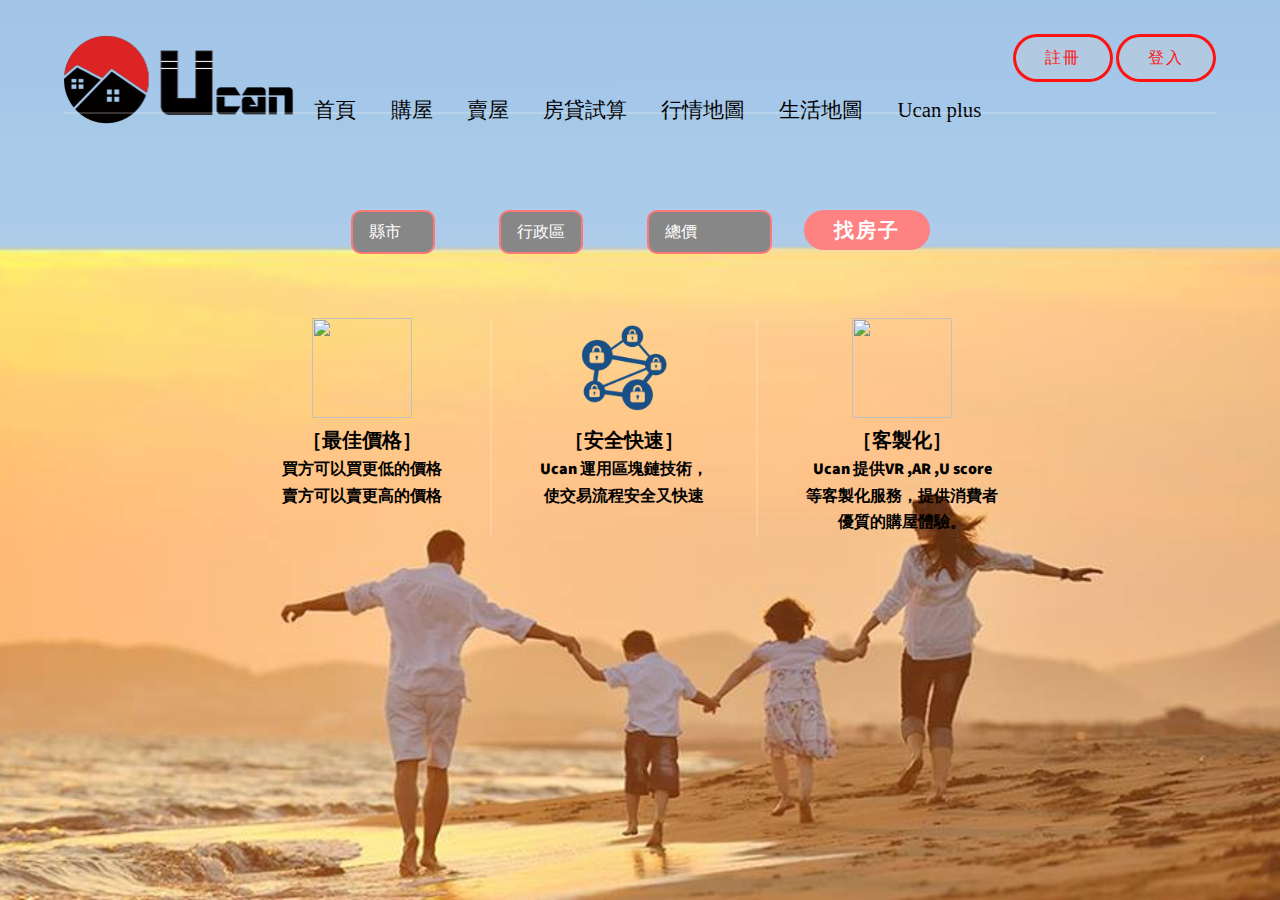
==== commit 9ec98ab8: "home_page *.png" ====
--- a/Front_end/index.html
+++ b/Front_end/index.html
@@ -95,21 +95,21 @@
 					<div class="flex ">
 
 						<div>
-							<span><img class="cha" src="images/cha1.jpg"></span>
+							<span><img class="cha" src="images/cha1.png"></span>
 							<h3 style="color:#000000;font-weight:900;">［最佳價格］</h3>
 							<p style="color:#000000;font-weight:900;">買方可以買更低的價格</p>
 							<p style="color:#000000;font-weight:900;">賣方可以賣更高的價格</p>
 						</div>
 
 						<div>
-							<span><img class="cha" src="images/cha2.jpg"></span>
+							<span><img class="cha" src="images/cha2.png"></span>
 							<h3 style="color:#000000;font-weight:900;">［安全快速］</h3>
 							<p style="color:#000000;font-weight:900;">Ucan 運用區塊鏈技術，</p>
 							<p style="color:#000000;font-weight:900;">使交易流程安全又快速</p>
 						</div>
 
 						<div>
-							<span><img class="cha" src="images/cha3.jpg"></span>
+							<span><img class="cha" src="images/cha3.png"></span>
 							<h3 style="color:#000000;font-weight:900;">［客製化］</h3>
 							<p style="color:#000000;font-weight:900;">Ucan 提供VR ,AR ,U score</p>
 							<p style="color:#000000;font-weight:900;">等客製化服務，提供消費者</p>
